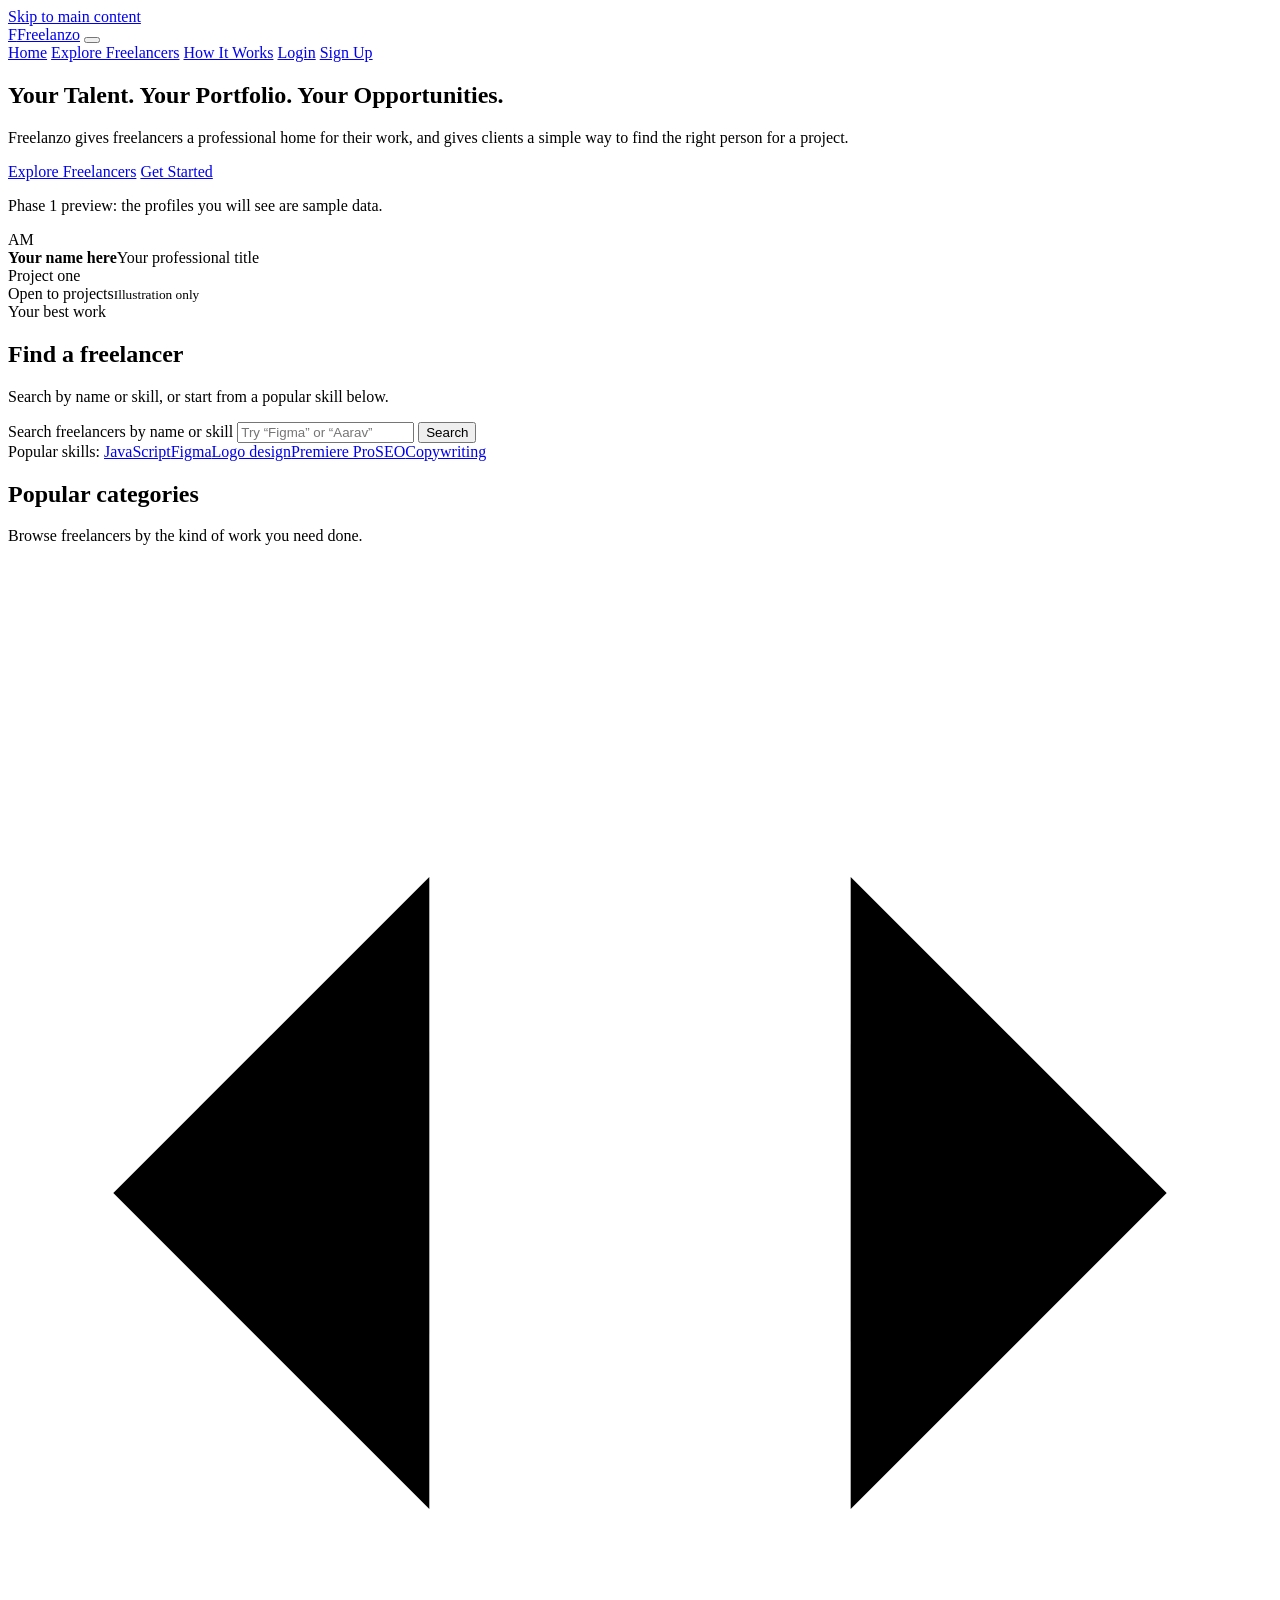
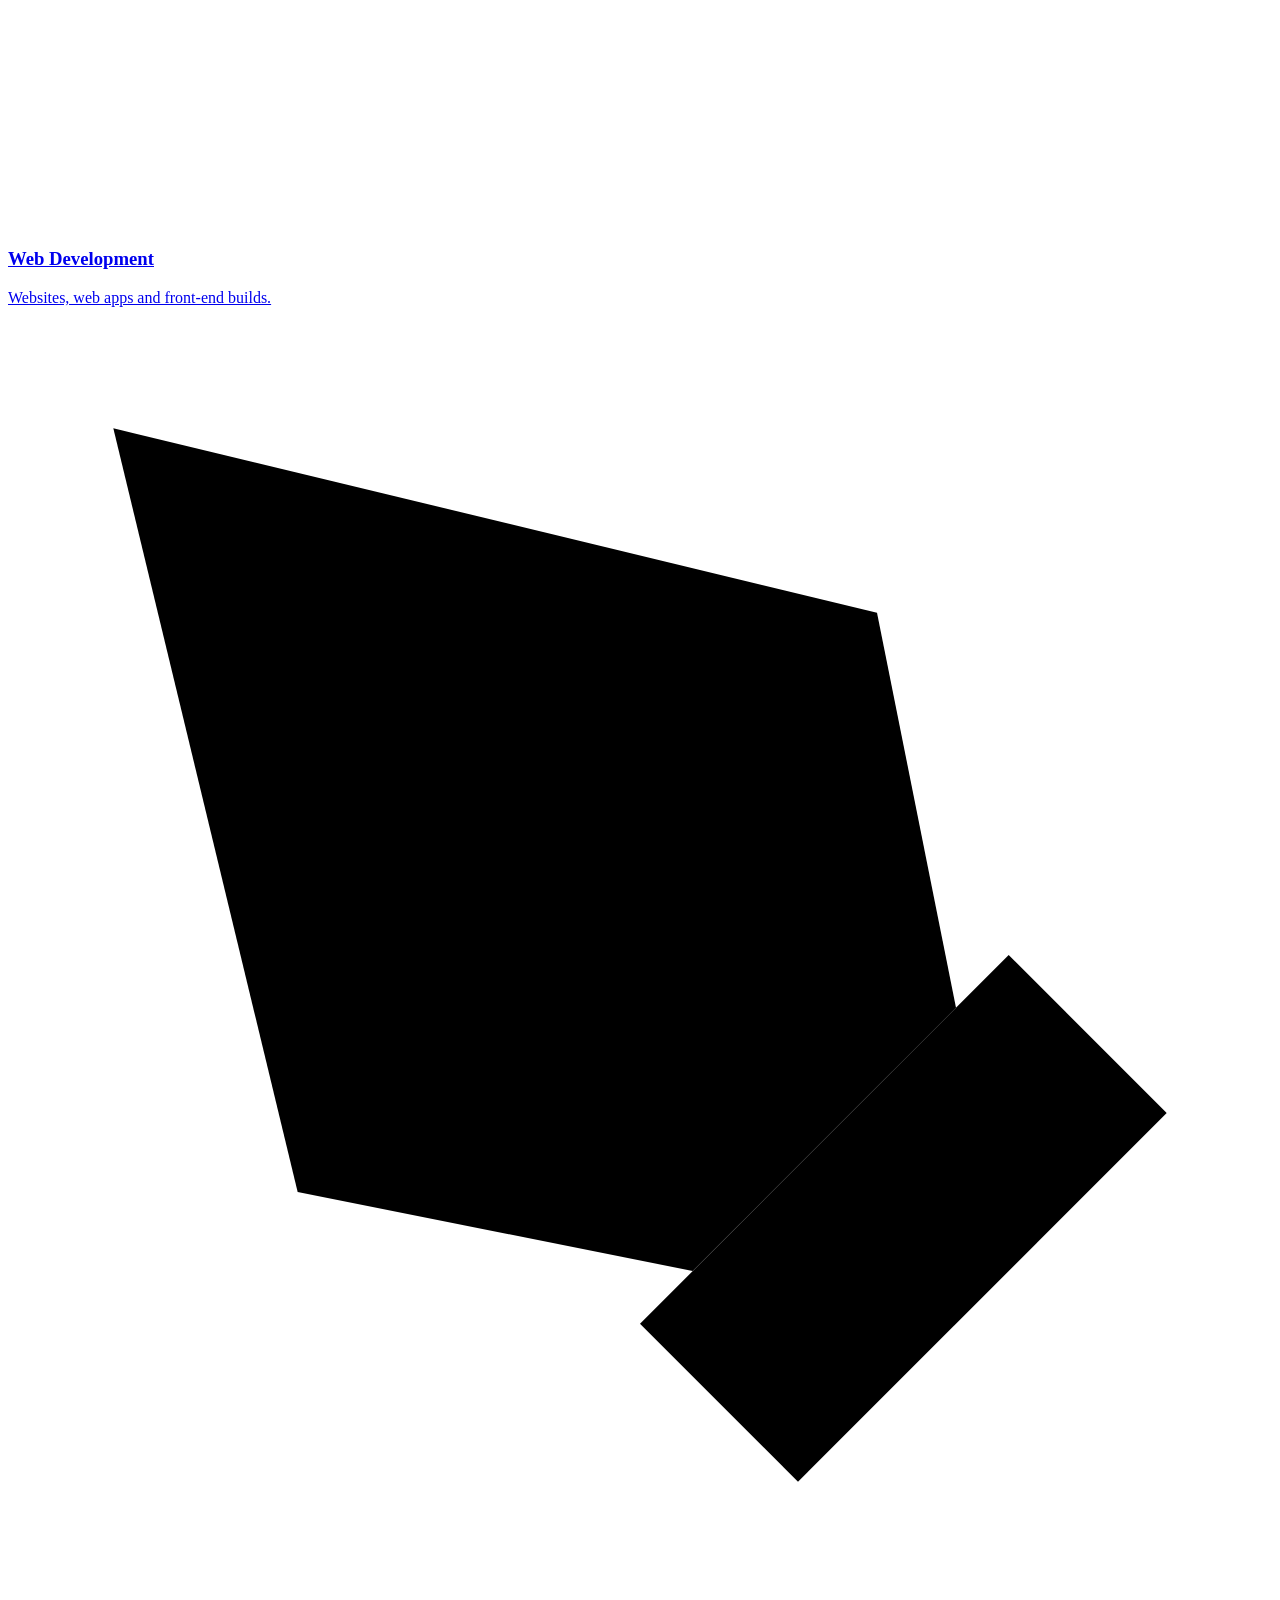
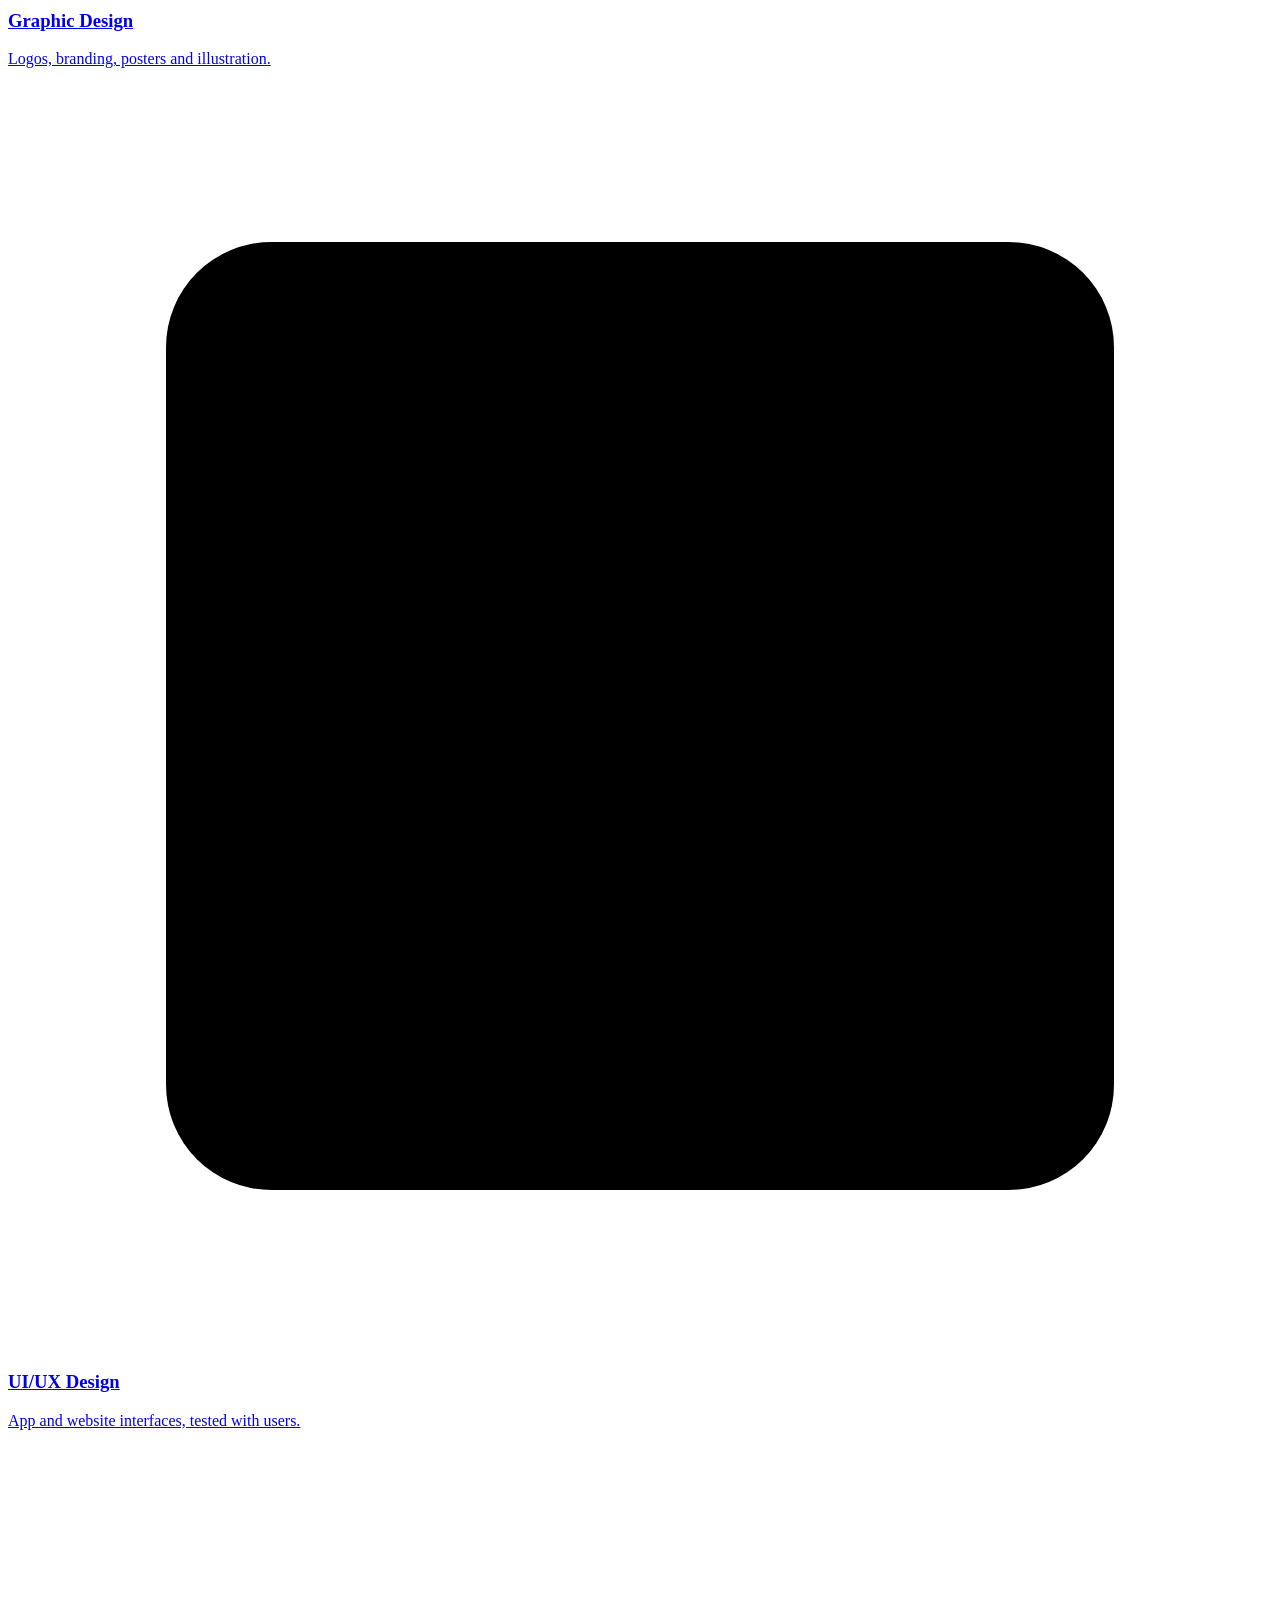
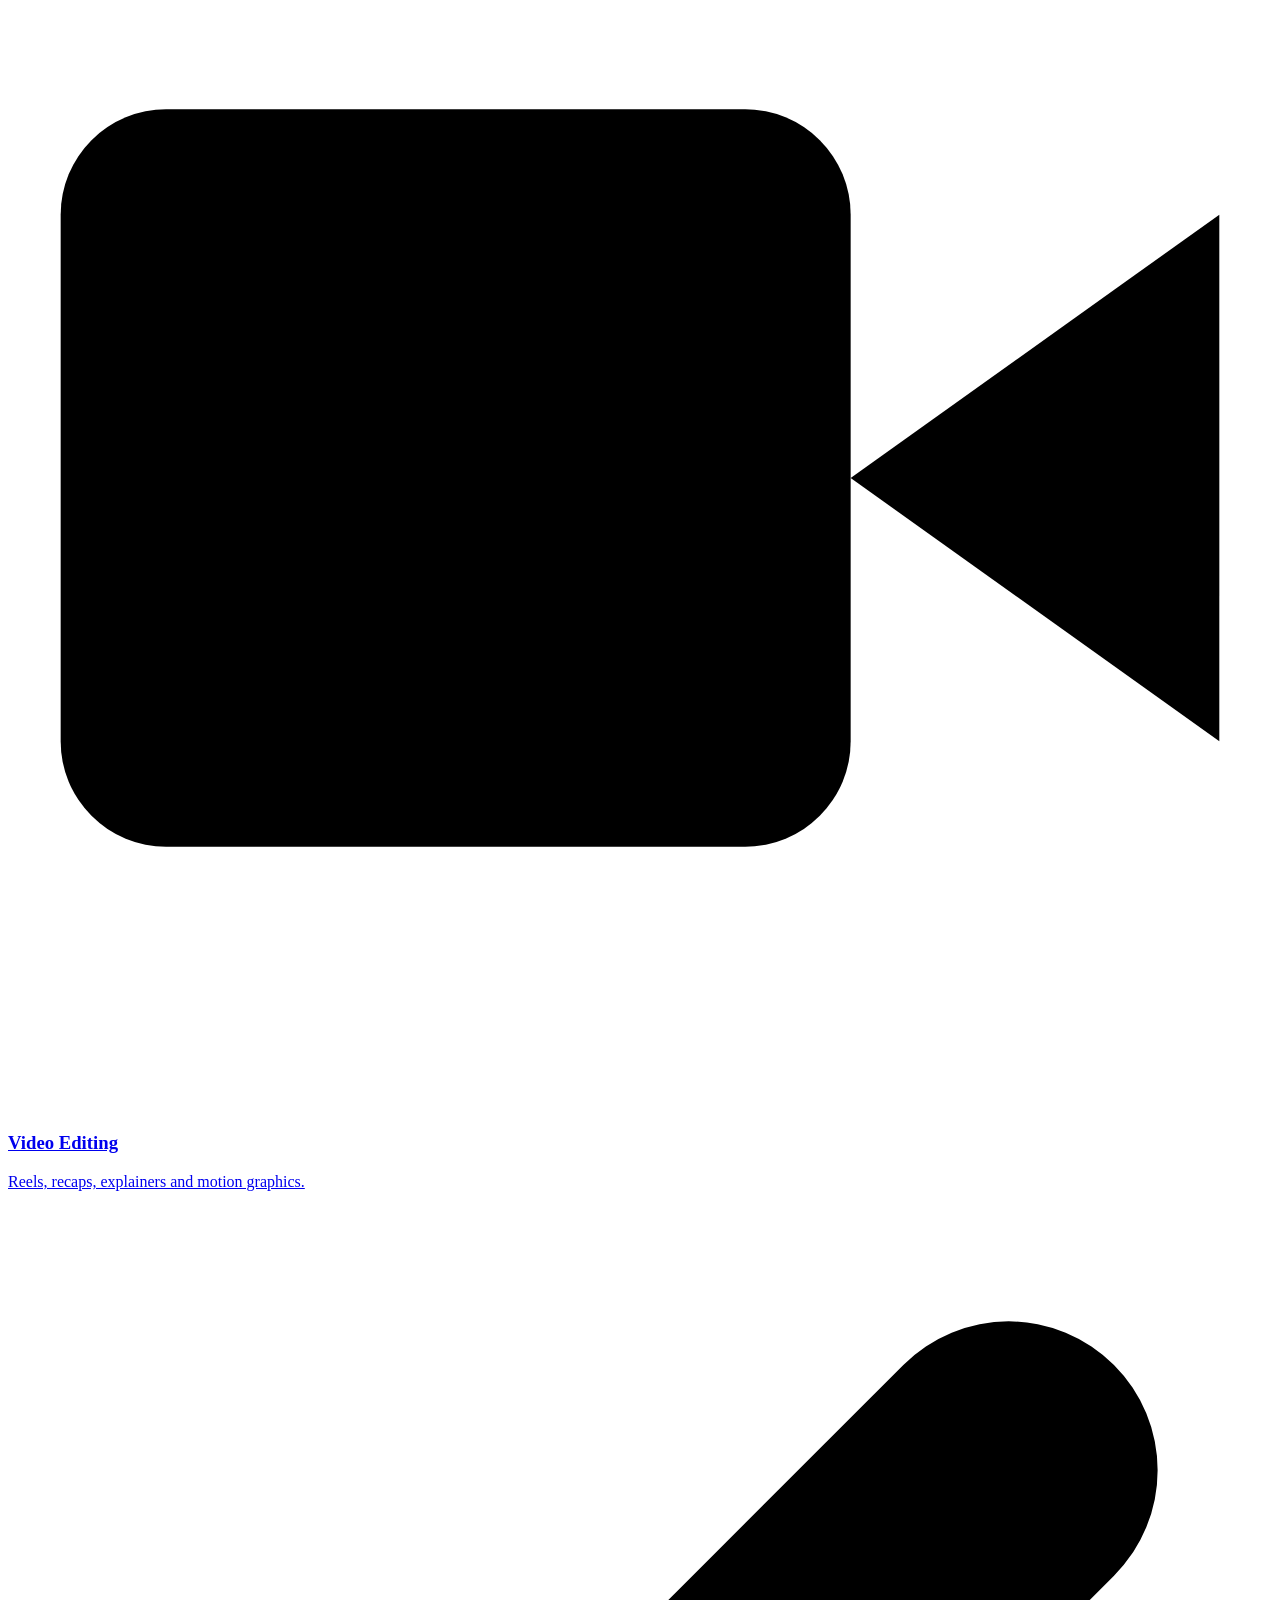
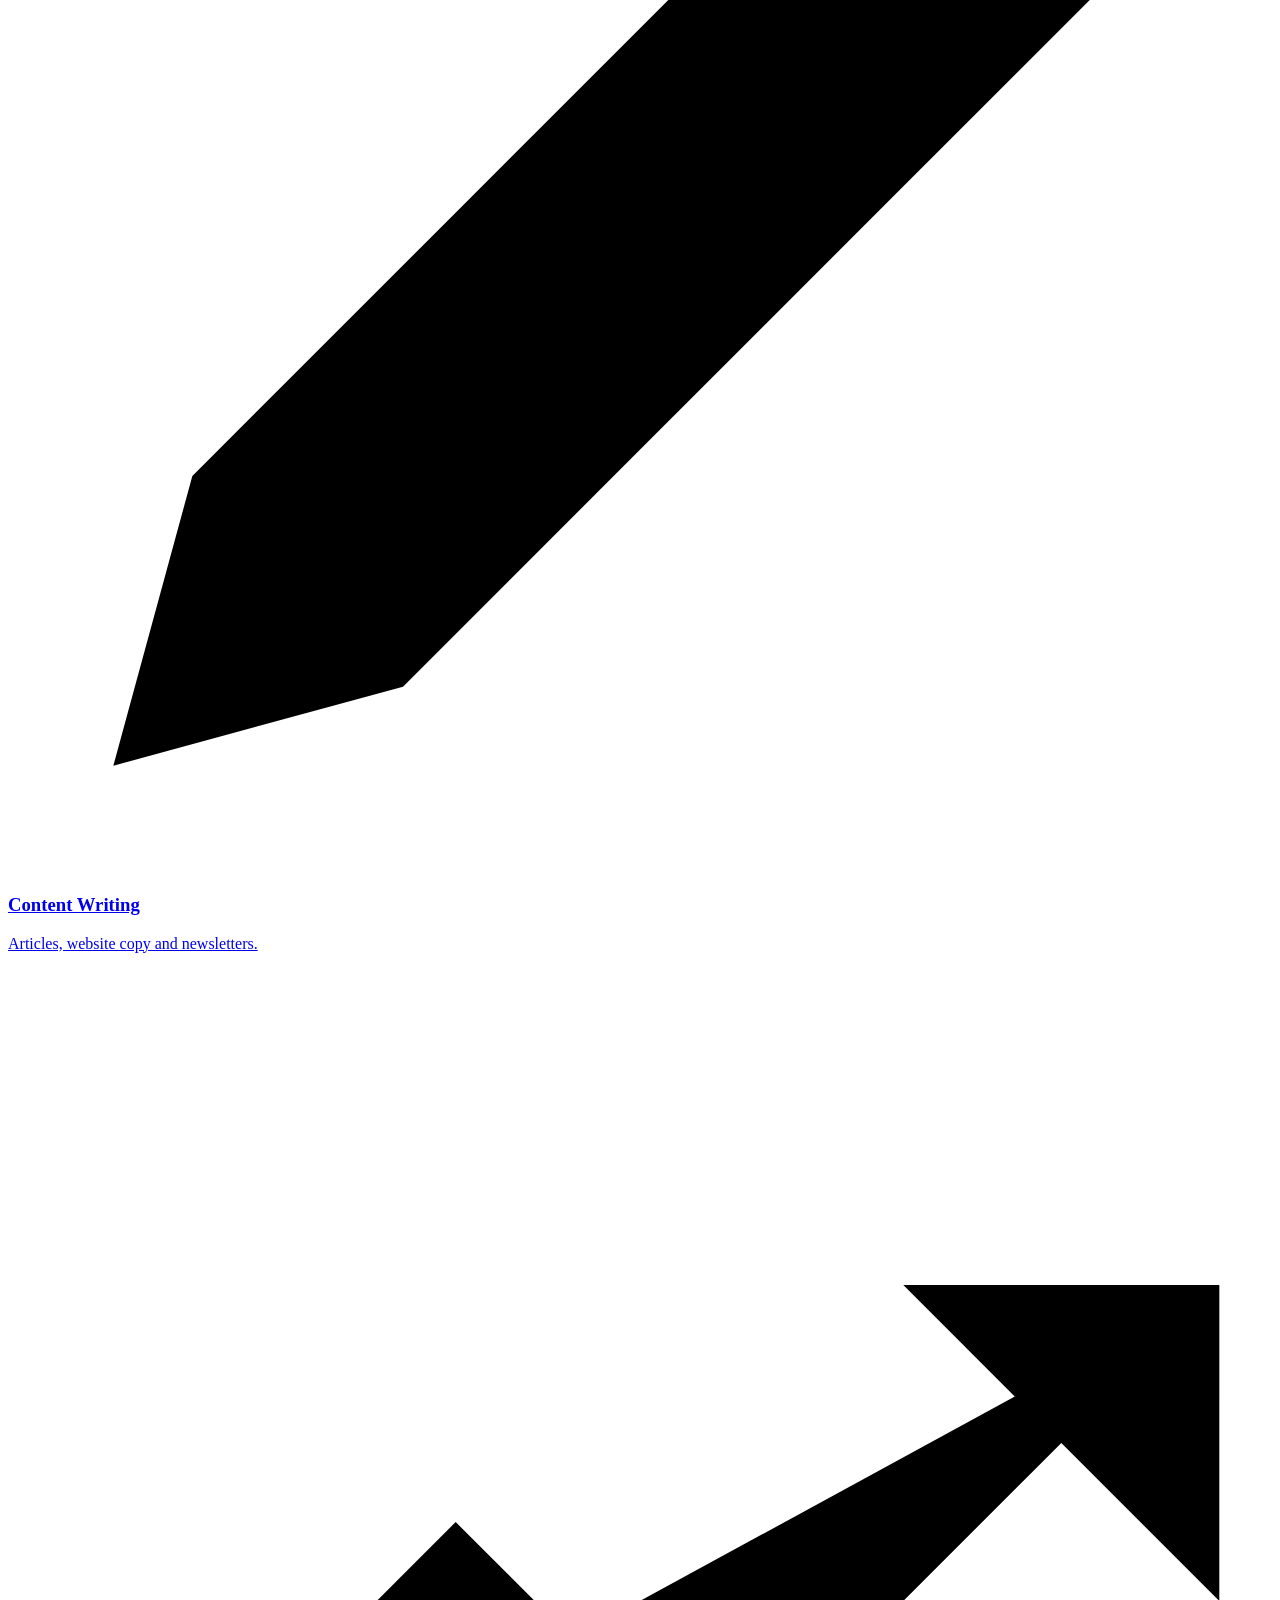
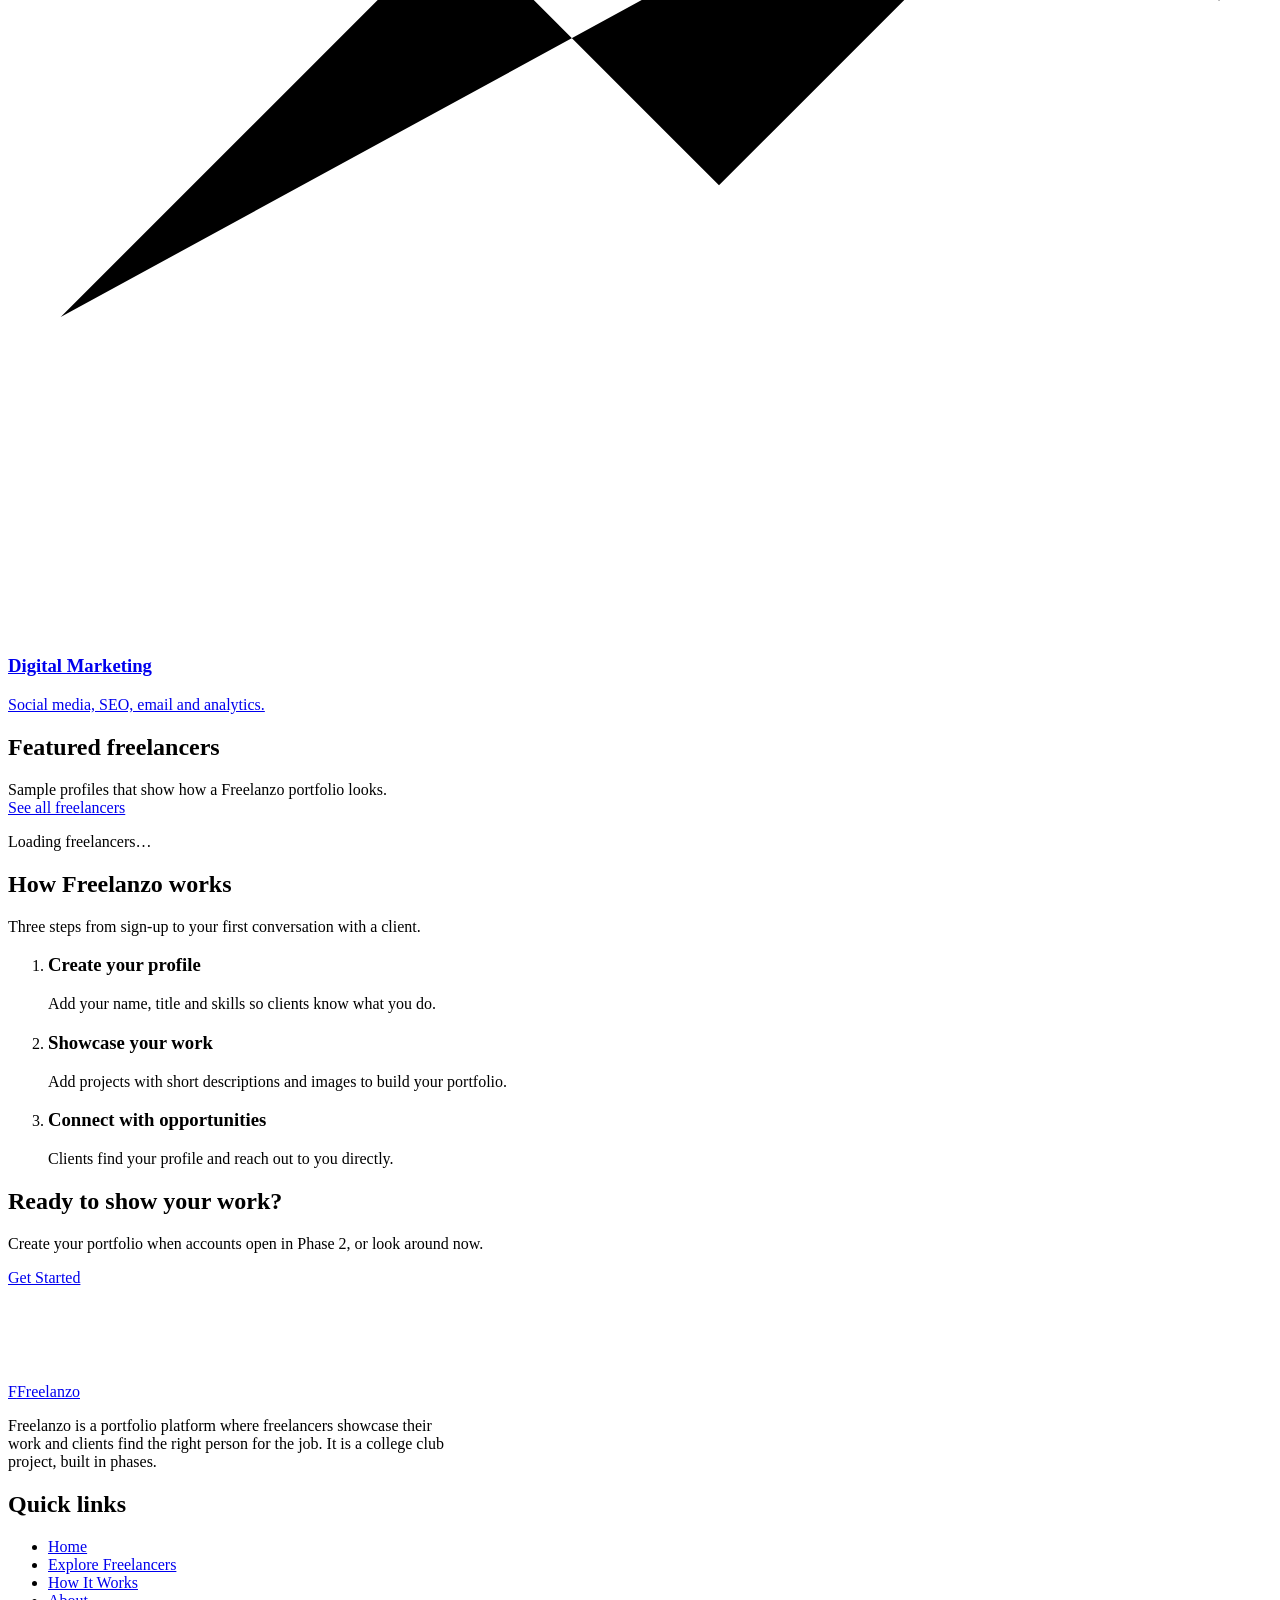
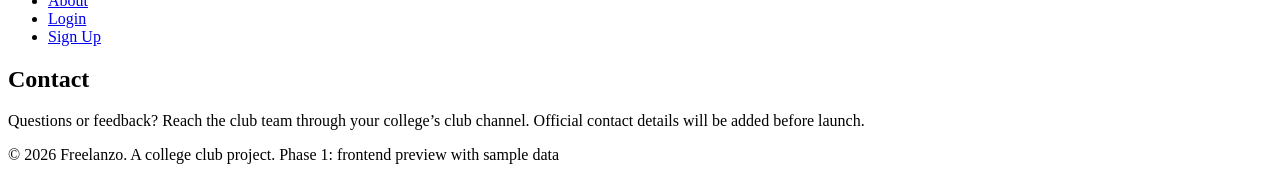
==== index.html @ 68101e15 "Add files via upload" ====
<!DOCTYPE html>
<html lang="en">
<head>
  <meta charset="UTF-8">
  <meta name="viewport" content="width=device-width, initial-scale=1">
  <title>Freelanzo — Your Talent. Your Portfolio. Your Opportunities.</title>
  <meta name="description" content="Freelanzo is a portfolio platform where freelancers showcase their work and clients discover talent.">
  <link rel="icon" href="assets/images/favicon.svg" type="image/svg+xml">
  <link rel="preconnect" href="https://fonts.googleapis.com">
  <link rel="preconnect" href="https://fonts.gstatic.com" crossorigin>
  <link href="https://fonts.googleapis.com/css2?family=Bricolage+Grotesque:opsz,wght@12..96,500;12..96,700;12..96,800&family=Instrument+Sans:wght@400;500;600;700&display=swap" rel="stylesheet">
  <link rel="stylesheet" href="css/style.css">
</head>
<body data-page="home">
  <a class="skip-link" href="#main">Skip to main content</a>
  <header class="navbar">
    <div class="container navbar__inner">
      <a class="logo" href="index.html" aria-label="Freelanzo home"><span class="logo__mark" aria-hidden="true">F</span>Freelanzo</a>
      <button class="nav-toggle" id="nav-toggle" type="button" aria-expanded="false" aria-controls="nav-menu" aria-label="Open menu">
        <span></span><span></span><span></span>
      </button>
      <nav class="nav-menu" id="nav-menu" aria-label="Main">
        <a class="nav-link" href="index.html" aria-current="page">Home</a>
        <a class="nav-link" href="explore.html">Explore Freelancers</a>
        <a class="nav-link" href="index.html#how-it-works">How It Works</a>
        <a class="nav-link" href="login.html">Login</a>
        <a class="btn btn--primary btn--sm" href="signup.html">Sign Up</a>
      </nav>
    </div>
  </header>

  <main id="main">
    <section class="hero" aria-labelledby="hero-title">
      <div class="container hero__grid">
        <div>
          <h1 id="hero-title">Your Talent. Your Portfolio. Your Opportunities.</h1>
          <p class="hero__lead">Freelanzo gives freelancers a professional home for their work, and gives clients a simple way to find the right person for a project.</p>
          <div class="hero__ctas">
            <a class="btn btn--primary" href="explore.html">Explore Freelancers</a>
            <a class="btn btn--secondary" href="signup.html">Get Started</a>
          </div>
          <p class="hero__note">Phase 1 preview: the profiles you will see are sample data.</p>
        </div>
        <div class="mock" role="img" aria-label="Illustration of a freelancer portfolio page with three project thumbnails">
          <div class="mock__window" aria-hidden="true">
            <div class="mock__bar"><i></i><i></i><i></i></div>
            <div class="mock__body">
              <div class="mock__who">
                <div class="avatar tone-1">AM</div>
                <div><strong>Your name here</strong><span>Your professional title</span></div>
              </div>
              <div class="mock__tiles">
                <div class="tile tile--a tone-1"><span class="tile__label">Project one</span></div>
                <div class="tile tile--b tone-2"></div>
                <div class="tile tile--c tone-3"></div>
              </div>
            </div>
          </div>
          <div class="mock__float mock__float--a" aria-hidden="true">Open to projects<small>Illustration only</small></div>
          <div class="mock__float mock__float--b" aria-hidden="true">Your best work</div>
        </div>
      </div>
    </section>

    <section class="container" aria-labelledby="search-title">
      <div class="search-panel reveal">
        <h2 id="search-title">Find a freelancer</h2>
        <p>Search by name or skill, or start from a popular skill below.</p>
        <form class="search-form" id="home-search" action="explore.html" method="get" role="search">
          <label class="visually-hidden" for="home-query">Search freelancers by name or skill</label>
          <input id="home-query" name="q" type="search" placeholder="Try &ldquo;Figma&rdquo; or &ldquo;Aarav&rdquo;" autocomplete="off" maxlength="80">
          <button class="btn btn--primary" type="submit">Search</button>
        </form>
        <div class="chip-row">
          <span class="search-panel__label">Popular skills:</span>
          <a class="chip" href="explore.html?q=JavaScript">JavaScript</a><a class="chip" href="explore.html?q=Figma">Figma</a><a class="chip" href="explore.html?q=Logo%20design">Logo design</a><a class="chip" href="explore.html?q=Premiere%20Pro">Premiere Pro</a><a class="chip" href="explore.html?q=SEO">SEO</a><a class="chip" href="explore.html?q=Copywriting">Copywriting</a>
        </div>
      </div>
    </section>

    <section class="section" aria-labelledby="categories-title">
      <div class="container">
        <div class="section-head">
          <h2 id="categories-title">Popular categories</h2>
          <p>Browse freelancers by the kind of work you need done.</p>
        </div>
        <div class="grid grid--3 carousel reveal">
          <a class="category" href="explore.html?category=web-development">
            <span class="category__icon tone-1" aria-hidden="true"><svg viewBox="0 0 24 24"><polyline points="16 18 22 12 16 6"/><polyline points="8 6 2 12 8 18"/></svg></span>
            <h3>Web Development</h3>
            <p>Websites, web apps and front-end builds.</p>
          </a>
          <a class="category" href="explore.html?category=graphic-design">
            <span class="category__icon tone-6" aria-hidden="true"><svg viewBox="0 0 24 24"><path d="M12 19l7-7 3 3-7 7-3-3z"/><path d="M18 13l-1.5-7.5L2 2l3.5 14.5L13 18l5-5z"/><path d="M2 2l7.6 7.6"/><circle cx="11" cy="11" r="2"/></svg></span>
            <h3>Graphic Design</h3>
            <p>Logos, branding, posters and illustration.</p>
          </a>
          <a class="category" href="explore.html?category=ui-ux-design">
            <span class="category__icon tone-5" aria-hidden="true"><svg viewBox="0 0 24 24"><rect x="3" y="3" width="18" height="18" rx="2"/><path d="M3 9h18M9 21V9"/></svg></span>
            <h3>UI/UX Design</h3>
            <p>App and website interfaces, tested with users.</p>
          </a>
          <a class="category" href="explore.html?category=video-editing">
            <span class="category__icon tone-4" aria-hidden="true"><svg viewBox="0 0 24 24"><polygon points="23 7 16 12 23 17 23 7"/><rect x="1" y="5" width="15" height="14" rx="2"/></svg></span>
            <h3>Video Editing</h3>
            <p>Reels, recaps, explainers and motion graphics.</p>
          </a>
          <a class="category" href="explore.html?category=content-writing">
            <span class="category__icon tone-3" aria-hidden="true"><svg viewBox="0 0 24 24"><path d="M17 3a2.8 2.8 0 0 1 4 4L7.5 20.5 2 22l1.5-5.5L17 3z"/></svg></span>
            <h3>Content Writing</h3>
            <p>Articles, website copy and newsletters.</p>
          </a>
          <a class="category" href="explore.html?category=digital-marketing">
            <span class="category__icon tone-2" aria-hidden="true"><svg viewBox="0 0 24 24"><polyline points="23 6 13.5 15.5 8.5 10.5 1 18"/><polyline points="17 6 23 6 23 12"/></svg></span>
            <h3>Digital Marketing</h3>
            <p>Social media, SEO, email and analytics.</p>
          </a>
        </div>
      </div>
    </section>

    <section class="section section--white" aria-labelledby="featured-title">
      <div class="container">
        <div class="section-head section-head--row">
          <div>
            <h2 id="featured-title">Featured freelancers</h2>
            <p style="margin:0">Sample profiles that show how a Freelanzo portfolio looks.</p>
          </div>
          <a class="btn btn--secondary" href="explore.html">See all freelancers</a>
        </div>
        <div class="grid grid--4 carousel reveal" id="featured-list">
          <p>Loading freelancers&hellip;</p>
        </div>
        <noscript><p>Turn on JavaScript to see the sample freelancers, or <a href="explore.html">open the Explore page</a>.</p></noscript>
      </div>
    </section>

    <section class="section" id="how-it-works" aria-labelledby="how-title">
      <div class="container">
        <div class="section-head">
          <h2 id="how-title">How Freelanzo works</h2>
          <p>Three steps from sign-up to your first conversation with a client.</p>
        </div>
        <ol class="steps reveal">
          <li class="step"><h3>Create your profile</h3><p>Add your name, title and skills so clients know what you do.</p></li>
          <li class="step"><h3>Showcase your work</h3><p>Add projects with short descriptions and images to build your portfolio.</p></li>
          <li class="step"><h3>Connect with opportunities</h3><p>Clients find your profile and reach out to you directly.</p></li>
        </ol>
      </div>
    </section>

    <section class="container" style="padding-bottom:clamp(3.5rem,8vw,6rem)" aria-labelledby="cta-title">
      <div class="cta-band reveal">
        <div>
          <h2 id="cta-title">Ready to show your work?</h2>
          <p>Create your portfolio when accounts open in Phase 2, or look around now.</p>
        </div>
        <a class="btn btn--secondary" href="signup.html">Get Started</a>
      </div>
    </section>
  </main>

  <footer class="footer">
    <div class="container">
      <div class="footer__grid">
        <div id="about">
          <a class="logo" href="index.html" aria-label="Freelanzo home"><span class="logo__mark" aria-hidden="true">F</span>Freelanzo</a>
          <p style="margin-top:1rem;max-width:28rem">Freelanzo is a portfolio platform where freelancers showcase their work and clients find the right person for the job. It is a college club project, built in phases.</p>
        </div>
        <nav aria-label="Quick links">
          <h2>Quick links</h2>
          <ul>
            <li><a href="index.html">Home</a></li>
            <li><a href="explore.html">Explore Freelancers</a></li>
            <li><a href="index.html#how-it-works">How It Works</a></li>
            <li><a href="index.html#about">About</a></li>
            <li><a href="login.html">Login</a></li>
            <li><a href="signup.html">Sign Up</a></li>
          </ul>
        </nav>
        <div id="contact">
          <h2>Contact</h2>
          <p>Questions or feedback? Reach the club team through your college&rsquo;s club channel. Official contact details will be added before launch.</p>
        </div>
      </div>
      <div class="footer__bottom">
        <span>&copy; <span id="year">2026</span> Freelanzo. A college club project.</span>
        <span>Phase 1: frontend preview with sample data</span>
      </div>
    </div>
  </footer>
  <script src="js/sample-data.js"></script>
  <script src="js/freelancers.js"></script>
  <script src="js/main.js"></script>
</body>
</html>
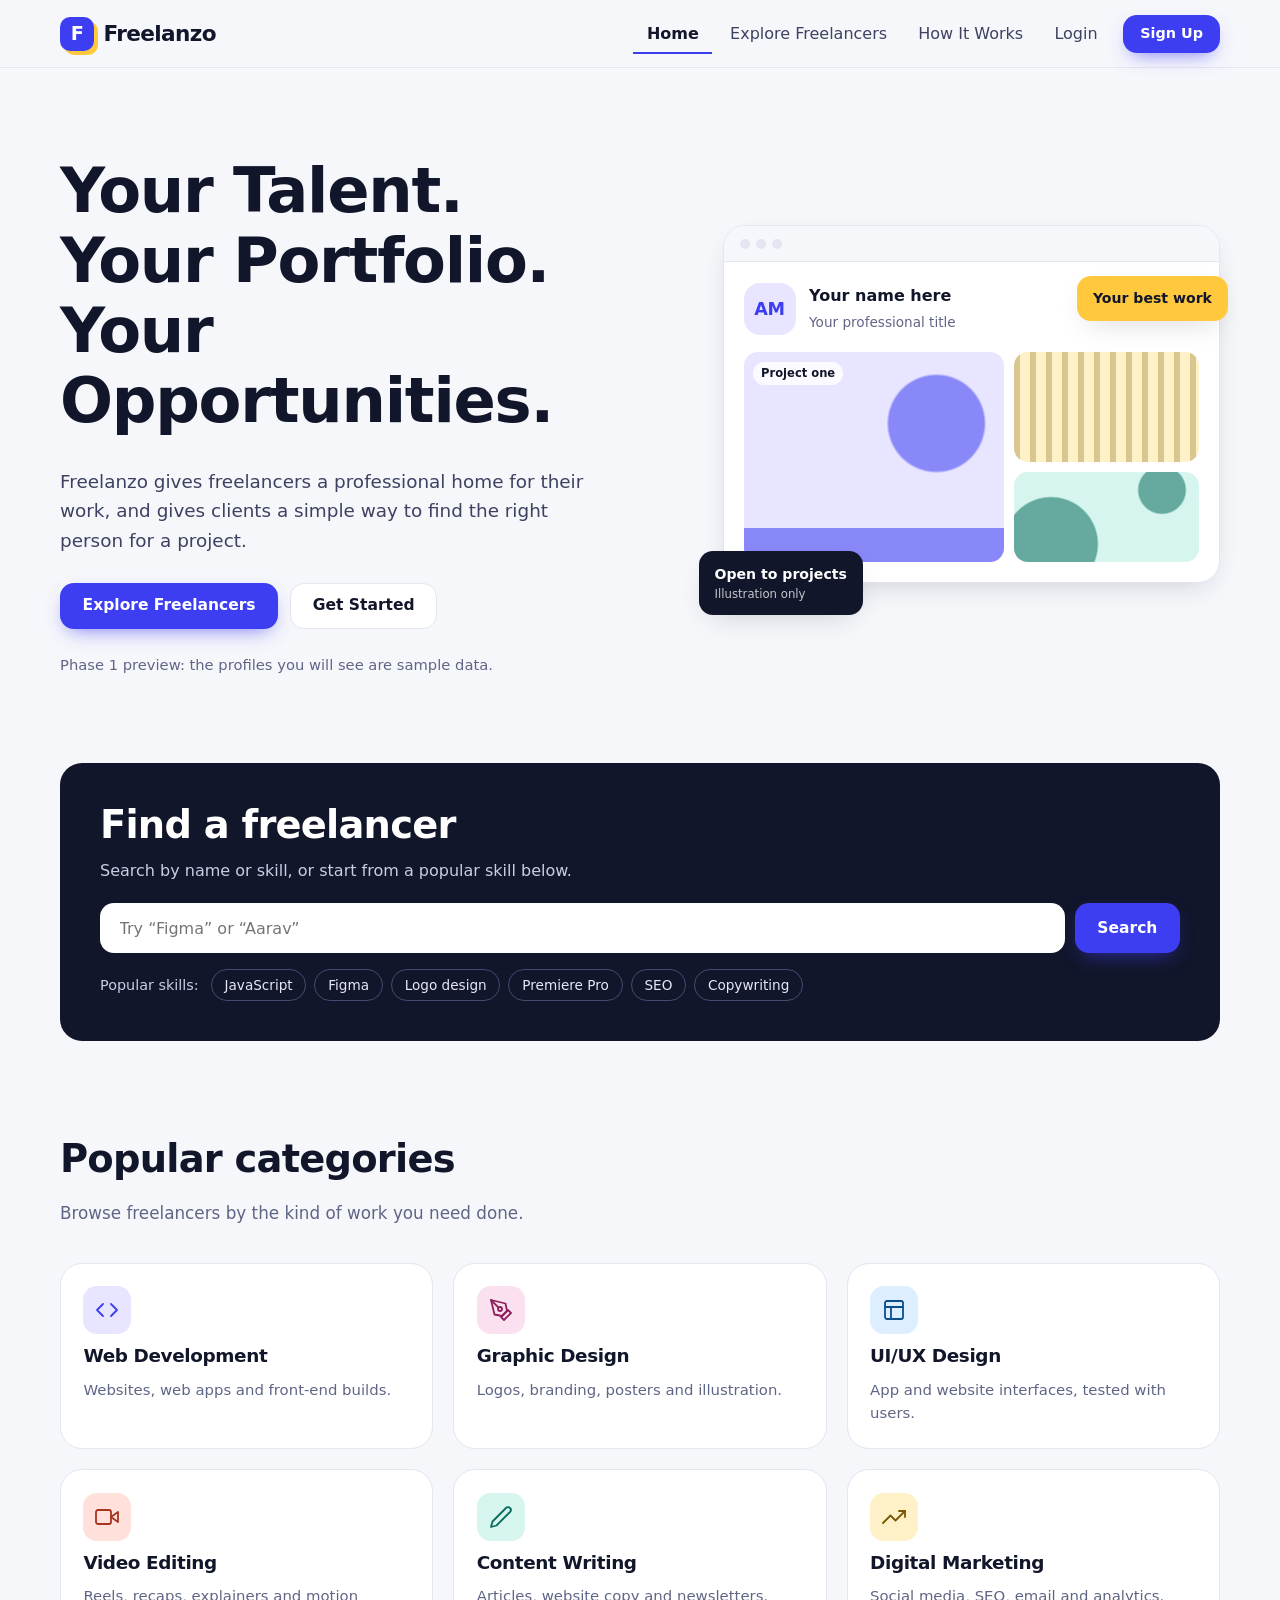
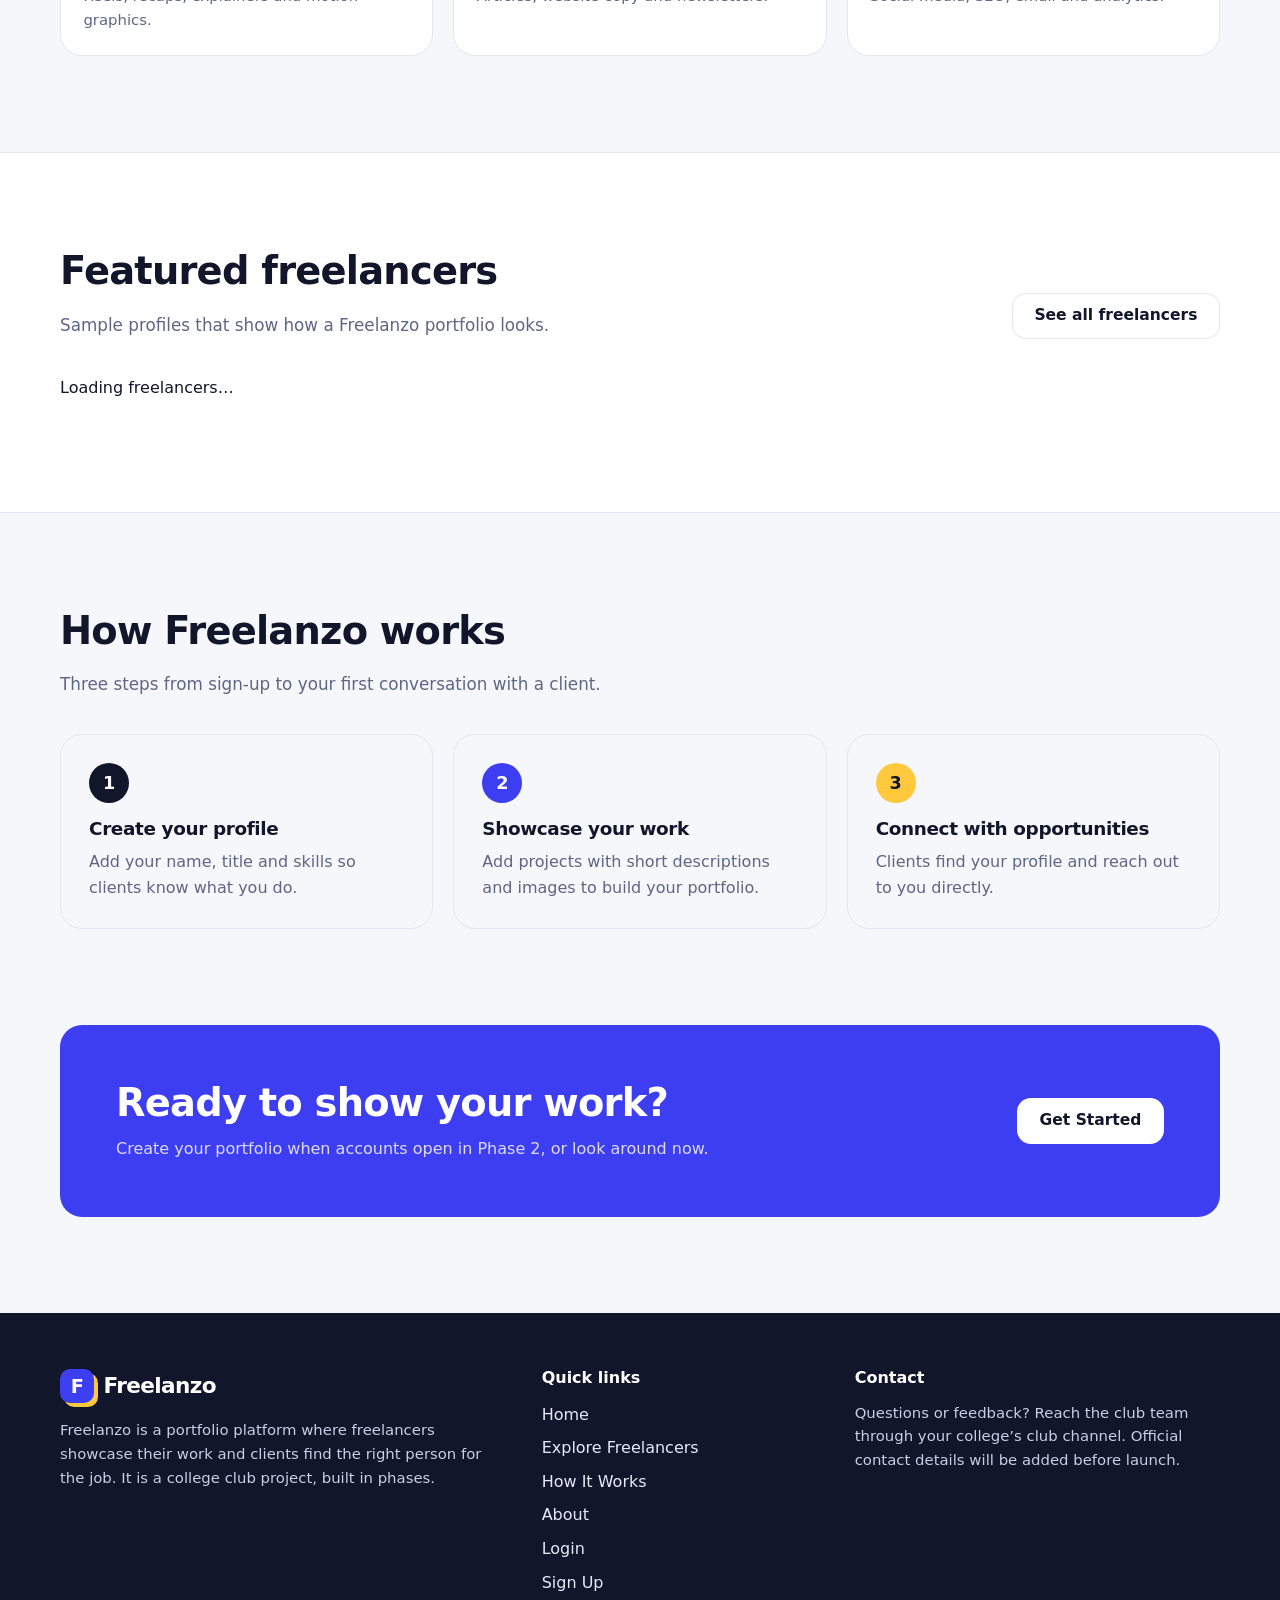
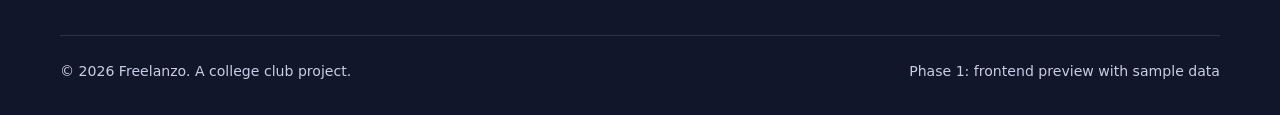
==== commit 1f154a8a: "Update index.html css" ====
--- a/index.html
+++ b/index.html
@@ -9,7 +9,7 @@
   <link rel="preconnect" href="https://fonts.googleapis.com">
   <link rel="preconnect" href="https://fonts.gstatic.com" crossorigin>
   <link href="https://fonts.googleapis.com/css2?family=Bricolage+Grotesque:opsz,wght@12..96,500;12..96,700;12..96,800&family=Instrument+Sans:wght@400;500;600;700&display=swap" rel="stylesheet">
-  <link rel="stylesheet" href="css/style.css">
+  <link rel="stylesheet" href="style.css">
 </head>
 <body data-page="home">
   <a class="skip-link" href="#main">Skip to main content</a>
--- a/style.css
+++ b/style.css
@@ -0,0 +1,448 @@
+/* ==========================================================================
+   Freelanzo — Phase 1 stylesheet
+   Sections: 1 Tokens · 2 Base · 3 Layout · 4 Buttons/Chips · 5 Navbar
+             6 Hero · 7 Home sections · 8 Cards · 9 Explore · 10 Profile
+             11 Forms · 12 Footer · 13 Motion · 14 Responsive
+   ========================================================================== */
+
+/* 1. DESIGN TOKENS ------------------------------------------------------- */
+:root {
+  --ink: #12162b;
+  --ink-2: #3c4260;
+  --muted: #5f6585;
+  --line: #e3e5f1;
+  --bg: #f6f7fb;
+  --surface: #ffffff;
+
+  --brand: #3d3df2;
+  --brand-dark: #2a2ac9;
+  --brand-soft: #ecedff;
+  --sun: #ffc83d;
+  --danger: #b42318;
+  --danger-soft: #fdecea;
+  --ok: #0b6b5e;
+
+  /* Tone pairs used for avatars and project placeholders */
+  --t1-bg: #e7e5ff; --t1-fg: #3d3df2;
+  --t2-bg: #fff1c7; --t2-fg: #7a5600;
+  --t3-bg: #d5f5ee; --t3-fg: #0b6b5e;
+  --t4-bg: #ffe0da; --t4-fg: #a8341f;
+  --t5-bg: #dceeff; --t5-fg: #0b4f8a;
+  --t6-bg: #fbe1f0; --t6-fg: #8f1f5c;
+
+  --font-display: "Bricolage Grotesque", "Segoe UI", system-ui, -apple-system, sans-serif;
+  --font-body: "Instrument Sans", "Segoe UI", system-ui, -apple-system, sans-serif;
+
+  --radius-sm: 10px;
+  --radius-md: 14px;
+  --radius-lg: 22px;
+  --shadow-sm: 0 1px 2px rgba(18, 22, 43, 0.06);
+  --shadow-md: 0 10px 30px -12px rgba(18, 22, 43, 0.22);
+  --container: 1160px;
+  --nav-h: 68px;
+}
+
+/* 2. BASE ---------------------------------------------------------------- */
+*, *::before, *::after { box-sizing: border-box; }
+html { scroll-behavior: smooth; scroll-padding-top: calc(var(--nav-h) + 12px); }
+body {
+  margin: 0;
+  font-family: var(--font-body);
+  font-size: 1rem;
+  line-height: 1.6;
+  color: var(--ink);
+  background: var(--bg);
+  -webkit-font-smoothing: antialiased;
+}
+img, svg { max-width: 100%; display: block; }
+h1, h2, h3, h4 { font-family: var(--font-display); line-height: 1.12; margin: 0 0 0.5em; letter-spacing: -0.02em; }
+h1 { font-size: clamp(2.3rem, 5.4vw, 3.9rem); font-weight: 800; }
+h2 { font-size: clamp(1.65rem, 3.4vw, 2.4rem); font-weight: 700; }
+h3 { font-size: 1.15rem; font-weight: 700; }
+p { margin: 0 0 1em; }
+a { color: var(--brand-dark); }
+a:hover { color: var(--brand); }
+ul, ol { margin: 0; padding: 0; list-style: none; }
+[hidden] { display: none !important; }
+:focus-visible { outline: 3px solid var(--brand); outline-offset: 3px; border-radius: 6px; }
+
+.skip-link {
+  position: absolute; left: 12px; top: -60px; z-index: 100;
+  background: var(--ink); color: #fff; padding: 10px 16px; border-radius: var(--radius-sm);
+}
+.skip-link:focus { top: 12px; color: #fff; }
+.visually-hidden {
+  position: absolute !important; width: 1px; height: 1px; margin: -1px; padding: 0;
+  overflow: hidden; clip: rect(0 0 0 0); white-space: nowrap; border: 0;
+}
+
+/* 3. LAYOUT -------------------------------------------------------------- */
+.container { width: min(100% - 2.5rem, var(--container)); margin-inline: auto; }
+.section { padding-block: clamp(3.5rem, 8vw, 6rem); }
+.section--white { background: var(--surface); border-block: 1px solid var(--line); }
+.section-head { max-width: 640px; margin-bottom: 2.25rem; }
+.section-head p { color: var(--muted); font-size: 1.05rem; }
+.section-head--row { max-width: none; display: flex; justify-content: space-between; align-items: end; gap: 1rem; flex-wrap: wrap; }
+.grid { display: grid; gap: 1.25rem; }
+.grid--cards { grid-template-columns: repeat(auto-fill, minmax(290px, 1fr)); }
+.grid--4 { grid-template-columns: repeat(4, 1fr); }
+.grid--3 { grid-template-columns: repeat(3, 1fr); }
+
+/* 4. BUTTONS & CHIPS ----------------------------------------------------- */
+.btn {
+  display: inline-flex; align-items: center; justify-content: center; gap: 0.5rem;
+  min-height: 46px; padding: 0.7rem 1.35rem;
+  font: 600 0.97rem/1 var(--font-body);
+  border-radius: var(--radius-md); border: 1.5px solid transparent;
+  cursor: pointer; text-decoration: none;
+  transition: transform 0.18s ease, background-color 0.18s ease, border-color 0.18s ease, box-shadow 0.18s ease;
+}
+.btn:hover { transform: translateY(-2px); }
+.btn:active { transform: translateY(0); }
+.btn--primary { background: var(--brand); color: #fff; box-shadow: 0 8px 20px -8px rgba(61, 61, 242, 0.7); }
+.btn--primary:hover { background: var(--brand-dark); color: #fff; }
+.btn--secondary { background: var(--surface); color: var(--ink); border-color: var(--line); }
+.btn--secondary:hover { border-color: var(--ink); color: var(--ink); }
+.btn--ghost { color: var(--brand-dark); background: var(--brand-soft); border-color: var(--brand-soft); }
+.btn--ghost:hover { background: #dedfff; color: var(--brand-dark); }
+.btn--block { width: 100%; }
+.btn--sm { min-height: 38px; padding: 0.5rem 1rem; font-size: 0.9rem; }
+.btn[disabled], .btn[aria-disabled="true"] { cursor: not-allowed; opacity: 0.75; }
+
+.chip {
+  display: inline-flex; align-items: center; min-height: 32px; padding: 0.2rem 0.8rem;
+  font: 500 0.85rem/1 var(--font-body);
+  color: var(--ink-2); background: var(--surface); border: 1px solid var(--line);
+  border-radius: 999px; text-decoration: none; cursor: pointer;
+  transition: background-color 0.15s ease, border-color 0.15s ease, color 0.15s ease;
+}
+a.chip:hover, button.chip:hover { border-color: var(--brand); color: var(--brand-dark); }
+button.chip[aria-pressed="true"] { background: var(--ink); border-color: var(--ink); color: #fff; }
+.chip--tag { background: var(--bg); cursor: default; min-height: 28px; font-size: 0.8rem; }
+.chip-row { display: flex; flex-wrap: wrap; gap: 0.5rem; }
+
+.badge {
+  display: inline-flex; align-items: center; gap: 0.4rem; padding: 0.25rem 0.7rem;
+  font-size: 0.8rem; font-weight: 600; border-radius: 999px;
+  background: var(--t2-bg); color: var(--t2-fg);
+}
+
+/* 5. NAVBAR -------------------------------------------------------------- */
+.navbar {
+  position: sticky; top: 0; z-index: 50; height: var(--nav-h);
+  background: rgba(246, 247, 251, 0.92); backdrop-filter: blur(10px);
+  border-bottom: 1px solid var(--line);
+}
+.navbar__inner { height: 100%; display: flex; align-items: center; justify-content: space-between; gap: 1rem; }
+.logo {
+  display: inline-flex; align-items: center; gap: 0.6rem; text-decoration: none;
+  font: 800 1.35rem/1 var(--font-display); letter-spacing: -0.03em; color: var(--ink);
+}
+.logo:hover { color: var(--ink); }
+.logo__mark {
+  width: 34px; height: 34px; border-radius: 10px; background: var(--brand); color: #fff;
+  display: grid; place-items: center; font-size: 1.2rem;
+  box-shadow: 4px 4px 0 var(--sun);
+}
+.nav-menu { display: flex; align-items: center; gap: 0.25rem; }
+.nav-link {
+  padding: 0.5rem 0.85rem; border-radius: var(--radius-sm);
+  font-weight: 500; color: var(--ink-2); text-decoration: none;
+  transition: background-color 0.15s ease, color 0.15s ease;
+}
+.nav-link:hover { background: var(--brand-soft); color: var(--brand-dark); }
+.nav-link[aria-current="page"] { color: var(--ink); font-weight: 700; box-shadow: inset 0 -2px 0 var(--brand); border-radius: 0; }
+.nav-menu .btn { margin-left: 0.5rem; }
+.nav-toggle {
+  display: none; width: 44px; height: 44px; border: 1px solid var(--line);
+  background: var(--surface); border-radius: var(--radius-sm); cursor: pointer; padding: 0;
+  align-items: center; justify-content: center; flex-direction: column; gap: 5px;
+}
+.nav-toggle span { display: block; width: 20px; height: 2px; background: var(--ink); border-radius: 2px; transition: transform 0.2s ease, opacity 0.2s ease; }
+.nav-toggle[aria-expanded="true"] span:nth-child(1) { transform: translateY(7px) rotate(45deg); }
+.nav-toggle[aria-expanded="true"] span:nth-child(2) { opacity: 0; }
+.nav-toggle[aria-expanded="true"] span:nth-child(3) { transform: translateY(-7px) rotate(-45deg); }
+
+/* 6. HERO ---------------------------------------------------------------- */
+.hero { padding-block: clamp(2.5rem, 7vw, 5.5rem) clamp(2.5rem, 6vw, 4.5rem); overflow: hidden; }
+.hero__grid { display: grid; grid-template-columns: 1.05fr 0.95fr; gap: clamp(2rem, 5vw, 4rem); align-items: center; }
+.hero__lead { font-size: 1.15rem; color: var(--ink-2); max-width: 34rem; margin-bottom: 1.75rem; }
+.hero__ctas { display: flex; flex-wrap: wrap; gap: 0.75rem; }
+.hero__note { margin-top: 1.5rem; color: var(--muted); font-size: 0.92rem; }
+
+/* Mock portfolio window (pure CSS illustration) */
+.mock { position: relative; padding: 0 0 2.5rem 1.5rem; }
+.mock__window {
+  background: var(--surface); border: 1px solid var(--line); border-radius: var(--radius-lg);
+  box-shadow: var(--shadow-md); overflow: hidden;
+}
+.mock__bar { display: flex; gap: 6px; padding: 0.8rem 1rem; border-bottom: 1px solid var(--line); background: var(--bg); }
+.mock__bar i { width: 10px; height: 10px; border-radius: 50%; background: var(--line); display: block; }
+.mock__body { padding: 1.25rem; }
+.mock__who { display: flex; align-items: center; gap: 0.85rem; margin-bottom: 1.1rem; }
+.mock__who strong { display: block; font-family: var(--font-display); }
+.mock__who span { font-size: 0.85rem; color: var(--muted); }
+.mock__tiles { display: grid; grid-template-columns: 1.4fr 1fr; grid-template-rows: 110px 90px; gap: 0.6rem; }
+.mock__tiles .tile:first-child { grid-row: span 2; }
+.mock__float {
+  position: absolute; background: var(--ink); color: #fff; border-radius: var(--radius-md);
+  padding: 0.7rem 1rem; box-shadow: var(--shadow-md); font-size: 0.88rem; font-weight: 600;
+}
+.mock__float--a { left: 0; bottom: 0.5rem; }
+.mock__float small { display: block; font-weight: 400; opacity: 0.75; }
+.mock__float--b { right: -0.5rem; top: 3.2rem; background: var(--sun); color: var(--ink); }
+.mock .tile__label { top: 0.6rem; bottom: auto; }
+
+/* 7. HOME SECTIONS ------------------------------------------------------- */
+.search-panel {
+  background: var(--ink); color: #fff; border-radius: var(--radius-lg);
+  padding: clamp(1.5rem, 4vw, 2.5rem);
+}
+.search-panel h2 { margin-bottom: 0.3em; }
+.search-panel p { color: #c9cde6; }
+.search-form { display: flex; gap: 0.6rem; margin: 1.25rem 0 1rem; }
+.search-form input {
+  flex: 1; min-width: 0; min-height: 50px; padding: 0 1.1rem;
+  font: inherit; color: var(--ink); background: #fff;
+  border: 2px solid transparent; border-radius: var(--radius-md);
+}
+.search-form input:focus-visible { outline: 3px solid var(--sun); outline-offset: 2px; }
+.search-panel .chip { background: transparent; color: #e6e8f7; border-color: #444a73; }
+.search-panel a.chip:hover { border-color: var(--sun); color: var(--sun); }
+.search-panel__label { font-size: 0.9rem; color: #c9cde6; margin-right: 0.25rem; align-self: center; }
+
+.category {
+  display: flex; flex-direction: column; gap: 0.75rem; padding: 1.4rem;
+  background: var(--surface); border: 1px solid var(--line); border-radius: var(--radius-lg);
+  text-decoration: none; color: var(--ink);
+  transition: transform 0.2s ease, border-color 0.2s ease, box-shadow 0.2s ease;
+}
+.category:hover { transform: translateY(-4px); border-color: var(--brand); box-shadow: var(--shadow-md); color: var(--ink); }
+.category__icon { width: 48px; height: 48px; border-radius: var(--radius-md); display: grid; place-items: center; }
+.category__icon svg { width: 24px; height: 24px; stroke: currentColor; fill: none; stroke-width: 1.8; stroke-linecap: round; stroke-linejoin: round; }
+.category h3 { margin: 0; }
+.category p { margin: 0; color: var(--muted); font-size: 0.93rem; }
+
+.steps { display: grid; grid-template-columns: repeat(3, 1fr); gap: 1.25rem; counter-reset: step; }
+.step { position: relative; padding: 1.75rem; background: var(--bg); border: 1px solid var(--line); border-radius: var(--radius-lg); }
+.step::before {
+  counter-increment: step; content: counter(step);
+  display: grid; place-items: center; width: 40px; height: 40px; margin-bottom: 1rem;
+  font: 800 1.1rem var(--font-display); background: var(--ink); color: #fff; border-radius: 50%;
+}
+.step:nth-child(2)::before { background: var(--brand); }
+.step:nth-child(3)::before { background: var(--sun); color: var(--ink); }
+.step p { margin: 0; color: var(--muted); }
+
+.cta-band {
+  background: var(--brand); color: #fff; border-radius: var(--radius-lg);
+  padding: clamp(2rem, 5vw, 3.5rem); display: flex; justify-content: space-between; align-items: center; gap: 1.5rem; flex-wrap: wrap;
+}
+.cta-band h2 { margin: 0 0 0.3em; }
+.cta-band p { margin: 0; color: #dcdcff; }
+.cta-band .btn--secondary { border-color: transparent; }
+
+/* 8. CARDS (freelancers) ------------------------------------------------- */
+.avatar {
+  flex: none; display: grid; place-items: center; width: 52px; height: 52px; border-radius: 16px;
+  font: 800 1.1rem var(--font-display); letter-spacing: -0.02em;
+}
+.avatar--lg { width: 112px; height: 112px; border-radius: 30px; font-size: 2.4rem; }
+.avatar--sm { width: 40px; height: 40px; border-radius: 12px; font-size: 0.95rem; }
+.tone-1 { background: var(--t1-bg); color: var(--t1-fg); }
+.tone-2 { background: var(--t2-bg); color: var(--t2-fg); }
+.tone-3 { background: var(--t3-bg); color: var(--t3-fg); }
+.tone-4 { background: var(--t4-bg); color: var(--t4-fg); }
+.tone-5 { background: var(--t5-bg); color: var(--t5-fg); }
+.tone-6 { background: var(--t6-bg); color: var(--t6-fg); }
+
+.card {
+  display: flex; flex-direction: column; gap: 1rem; padding: 1.4rem;
+  background: var(--surface); border: 1px solid var(--line); border-radius: var(--radius-lg);
+  transition: transform 0.2s ease, box-shadow 0.2s ease, border-color 0.2s ease;
+}
+.card:hover { transform: translateY(-4px); box-shadow: var(--shadow-md); border-color: #c9ccec; }
+.card__head { display: flex; align-items: center; gap: 0.9rem; }
+.card__head h3 { margin: 0; font-size: 1.1rem; }
+.card__title { margin: 0; color: var(--muted); font-size: 0.92rem; }
+.card__bio { margin: 0; color: var(--ink-2); font-size: 0.95rem; flex: 1; }
+.card__skills { display: flex; flex-wrap: wrap; gap: 0.4rem; }
+.card__foot { margin-top: auto; }
+
+/* Project placeholder tiles (no image files needed) */
+.tile { position: relative; border-radius: var(--radius-md); overflow: hidden; min-height: 56px; }
+.tile::before { content: ""; position: absolute; inset: 0; opacity: 0.55; }
+.tile--a::before { background: radial-gradient(circle at 74% 34%, currentColor 0 20%, transparent 21%), linear-gradient(0deg, currentColor 0 16%, transparent 16%); }
+.tile--b::before { background: repeating-linear-gradient(90deg, currentColor 0 6px, transparent 6px 16px); opacity: 0.28; }
+.tile--c::before { background: radial-gradient(circle at 20% 80%, currentColor 0 28%, transparent 29%), radial-gradient(circle at 80% 20%, currentColor 0 14%, transparent 15%); }
+.tile__label {
+  position: absolute; left: 0.6rem; bottom: 0.5rem; font-size: 0.72rem; font-weight: 700;
+  padding: 0.15rem 0.5rem; background: rgba(255, 255, 255, 0.85); color: var(--ink); border-radius: 999px;
+}
+.preview { display: grid; grid-template-columns: repeat(3, 1fr); gap: 0.4rem; height: 58px; }
+.preview .tile { min-height: 0; border-radius: 10px; }
+
+/* 9. EXPLORE ------------------------------------------------------------- */
+.page-head { padding-block: clamp(2rem, 5vw, 3.5rem) 1.5rem; }
+.page-head h1 { font-size: clamp(2rem, 4.5vw, 3rem); }
+.page-head p { color: var(--muted); max-width: 40rem; font-size: 1.05rem; }
+.notice {
+  display: flex; gap: 0.6rem; align-items: flex-start; padding: 0.8rem 1rem; margin-bottom: 1.5rem;
+  background: var(--t2-bg); color: #5c4200; border-radius: var(--radius-md); font-size: 0.92rem;
+}
+.notice strong { white-space: nowrap; }
+.filters { background: var(--surface); border: 1px solid var(--line); border-radius: var(--radius-lg); padding: 1.25rem; margin-bottom: 1.5rem; }
+.filters .search-form { margin: 0 0 1rem; }
+.filters .search-form input { border-color: var(--line); background: var(--bg); }
+.results-meta { color: var(--muted); font-size: 0.95rem; margin: 0 0 1rem; }
+.empty {
+  text-align: center; padding: clamp(2.5rem, 6vw, 4rem) 1.5rem;
+  background: var(--surface); border: 2px dashed var(--line); border-radius: var(--radius-lg);
+}
+.empty h3 { font-size: 1.3rem; }
+.empty p { color: var(--muted); max-width: 30rem; margin-inline: auto; }
+
+/* 10. PROFILE ------------------------------------------------------------ */
+.profile-hero {
+  display: flex; gap: 1.75rem; align-items: center; flex-wrap: wrap;
+  padding: clamp(1.5rem, 4vw, 2.5rem); background: var(--surface);
+  border: 1px solid var(--line); border-radius: var(--radius-lg); margin-bottom: 1.5rem;
+}
+.profile-hero__main { flex: 1; min-width: 240px; }
+.profile-hero h1 { font-size: clamp(1.9rem, 4vw, 2.7rem); margin-bottom: 0.15em; }
+.profile-hero__title { font-size: 1.15rem; color: var(--ink-2); margin-bottom: 0.75rem; }
+.profile-hero__meta { display: flex; flex-wrap: wrap; gap: 0.5rem; }
+.profile-hero__cta { display: flex; flex-direction: column; gap: 0.5rem; align-items: stretch; min-width: 200px; }
+.contact-note { margin: 0; font-size: 0.88rem; color: var(--ok); min-height: 1.3em; max-width: 220px; }
+.profile-layout { display: grid; grid-template-columns: 1fr 320px; gap: 1.5rem; align-items: start; }
+.panel { background: var(--surface); border: 1px solid var(--line); border-radius: var(--radius-lg); padding: 1.6rem; margin-bottom: 1.5rem; }
+.panel h2 { font-size: 1.35rem; }
+.panel p:last-child { margin-bottom: 0; }
+.projects { display: grid; gap: 1.25rem; grid-template-columns: repeat(2, 1fr); }
+.project .tile { height: 170px; margin-bottom: 0.9rem; }
+.project h3 { margin-bottom: 0.25em; }
+.project p { color: var(--muted); font-size: 0.95rem; margin: 0; }
+.back-link { display: inline-flex; margin-bottom: 1rem; font-weight: 600; text-decoration: none; }
+
+/* 11. FORMS -------------------------------------------------------------- */
+.auth-wrap { min-height: calc(100vh - var(--nav-h)); display: grid; place-items: center; padding: 2.5rem 0; }
+.auth-card {
+  width: min(100% - 2rem, 460px); background: var(--surface);
+  border: 1px solid var(--line); border-radius: var(--radius-lg);
+  padding: clamp(1.5rem, 5vw, 2.5rem); box-shadow: var(--shadow-md);
+}
+.auth-card h1 { font-size: 2rem; margin-bottom: 0.2em; }
+.auth-card > p { color: var(--muted); }
+.field { margin-bottom: 1.15rem; }
+.field label, .field legend { display: block; font-weight: 600; font-size: 0.93rem; margin-bottom: 0.4rem; padding: 0; }
+.input {
+  width: 100%; min-height: 48px; padding: 0 1rem; font: inherit; color: var(--ink);
+  background: var(--bg); border: 1.5px solid var(--line); border-radius: var(--radius-md);
+  transition: border-color 0.15s ease, background-color 0.15s ease;
+}
+.input:hover { border-color: #c4c8e4; }
+.input:focus-visible { outline: 3px solid var(--brand-soft); outline-offset: 0; border-color: var(--brand); background: #fff; }
+.input[aria-invalid="true"] { border-color: var(--danger); background: var(--danger-soft); }
+.input-group { position: relative; }
+.input-group .input { padding-right: 4.5rem; }
+.toggle-pw {
+  position: absolute; right: 6px; top: 6px; height: 36px; padding: 0 0.7rem;
+  background: transparent; border: 0; border-radius: var(--radius-sm); cursor: pointer;
+  font: 600 0.85rem var(--font-body); color: var(--brand-dark);
+}
+.toggle-pw:hover { background: var(--brand-soft); }
+.field-error { margin: 0.35rem 0 0; font-size: 0.86rem; color: var(--danger); min-height: 1.2em; }
+.field-hint { margin: 0.35rem 0 0; font-size: 0.85rem; color: var(--muted); }
+fieldset.field { border: 0; padding: 0; margin: 0 0 1.15rem; min-width: 0; }
+.radio-cards { display: grid; grid-template-columns: 1fr 1fr; gap: 0.6rem; }
+.radio-card { position: relative; }
+.radio-card input { position: absolute; opacity: 0; inset: 0; cursor: pointer; }
+.radio-card span {
+  display: block; padding: 0.85rem 1rem; border: 1.5px solid var(--line); border-radius: var(--radius-md);
+  font-weight: 600; background: var(--bg); transition: border-color 0.15s ease, background-color 0.15s ease;
+}
+.radio-card small { display: block; font-weight: 400; color: var(--muted); font-size: 0.82rem; }
+.radio-card input:checked + span { border-color: var(--brand); background: var(--brand-soft); }
+.radio-card input:focus-visible + span { outline: 3px solid var(--brand); outline-offset: 2px; }
+.check { display: flex; gap: 0.6rem; align-items: flex-start; font-size: 0.93rem; }
+.check input { width: 20px; height: 20px; margin: 2px 0 0; accent-color: var(--brand); flex: none; }
+.form-status {
+  margin: 0 0 1rem; padding: 0.85rem 1rem; border-radius: var(--radius-md);
+  background: var(--brand-soft); color: var(--brand-dark); font-size: 0.93rem;
+}
+.form-status:empty { display: none; }
+.auth-alt { text-align: center; margin: 1.5rem 0 0; color: var(--muted); font-size: 0.95rem; }
+
+/* 12. FOOTER ------------------------------------------------------------- */
+.footer { background: var(--ink); color: #c9cde6; padding-block: 3.5rem 2rem; }
+.footer a { color: #e6e8f7; text-decoration: none; }
+.footer a:hover { color: var(--sun); text-decoration: underline; }
+.footer .logo { color: #fff; }
+.footer__grid { display: grid; grid-template-columns: 1.6fr 1fr 1.3fr; gap: 2rem; }
+.footer h2 { font-size: 1rem; color: #fff; margin-bottom: 0.9rem; letter-spacing: 0; }
+.footer li + li { margin-top: 0.5rem; }
+.footer p { font-size: 0.93rem; }
+.footer__bottom { margin-top: 2.5rem; padding-top: 1.5rem; border-top: 1px solid #2b3050; font-size: 0.88rem; display: flex; justify-content: space-between; gap: 1rem; flex-wrap: wrap; }
+
+/* 13. MOTION ------------------------------------------------------------- */
+/* One page-load moment: the hero mock-up assembles itself. */
+@keyframes rise { from { opacity: 0; transform: translateY(18px); } to { opacity: 1; transform: none; } }
+.hero .mock__window { animation: rise 0.7s cubic-bezier(0.2, 0.7, 0.2, 1) both; }
+.hero .mock__float--a { animation: rise 0.7s 0.25s cubic-bezier(0.2, 0.7, 0.2, 1) both; }
+.hero .mock__float--b { animation: rise 0.7s 0.4s cubic-bezier(0.2, 0.7, 0.2, 1) both; }
+/* Subtle scroll reveal; only applied once JS has confirmed it is running. */
+.js .reveal { opacity: 0; transform: translateY(14px); transition: opacity 0.5s ease, transform 0.5s ease; }
+.js .reveal.is-visible { opacity: 1; transform: none; }
+@media (prefers-reduced-motion: reduce) {
+  html { scroll-behavior: auto; }
+  *, *::before, *::after { animation: none !important; transition: none !important; }
+  .js .reveal { opacity: 1; transform: none; }
+}
+
+/* 14. RESPONSIVE --------------------------------------------------------- */
+@media (max-width: 1024px) {
+  .grid--4 { grid-template-columns: repeat(2, 1fr); }
+  .footer__grid { grid-template-columns: 1fr 1fr; }
+  .footer__grid > :first-child { grid-column: 1 / -1; }
+  .profile-layout { grid-template-columns: 1fr; }
+}
+@media (max-width: 860px) {
+  .nav-toggle { display: inline-flex; }
+  .nav-menu {
+    position: absolute; top: var(--nav-h); left: 0; right: 0; flex-direction: column; align-items: stretch;
+    gap: 0.25rem; padding: 1rem 1.25rem 1.5rem; background: var(--surface);
+    border-bottom: 1px solid var(--line); box-shadow: var(--shadow-md);
+    display: none;
+  }
+  .nav-menu.is-open { display: flex; }
+  .nav-link { padding: 0.8rem 0.9rem; }
+  .nav-link[aria-current="page"] { box-shadow: none; background: var(--brand-soft); border-radius: var(--radius-sm); }
+  .nav-menu .btn { margin: 0.5rem 0 0; }
+  .hero__grid { grid-template-columns: 1fr; }
+  .mock { max-width: 520px; }
+  .steps { grid-template-columns: 1fr; }
+  .grid--3 { grid-template-columns: repeat(2, 1fr); }
+}
+@media (max-width: 640px) {
+  .container { width: min(100% - 2rem, var(--container)); }
+  .search-form { flex-direction: column; }
+  .projects { grid-template-columns: 1fr; }
+  .footer__grid { grid-template-columns: 1fr; }
+  .profile-hero { flex-direction: column; align-items: flex-start; }
+  .profile-hero__cta { align-self: stretch; }
+  .contact-note { max-width: none; }
+  .mock { padding-left: 0; }
+  .mock__float--b { display: none; }
+
+  /* Horizontal swipe carousels on phones */
+  .carousel {
+    display: flex; overflow-x: auto; gap: 1rem; padding-bottom: 1rem;
+    margin-inline: -1rem; padding-inline: 1rem;
+    scroll-snap-type: x mandatory; scrollbar-width: thin;
+  }
+  .carousel > * { flex: 0 0 80%; scroll-snap-align: start; }
+}
+@media (max-width: 420px) {
+  .radio-cards { grid-template-columns: 1fr; }
+  .grid--4 { grid-template-columns: 1fr; }
+}
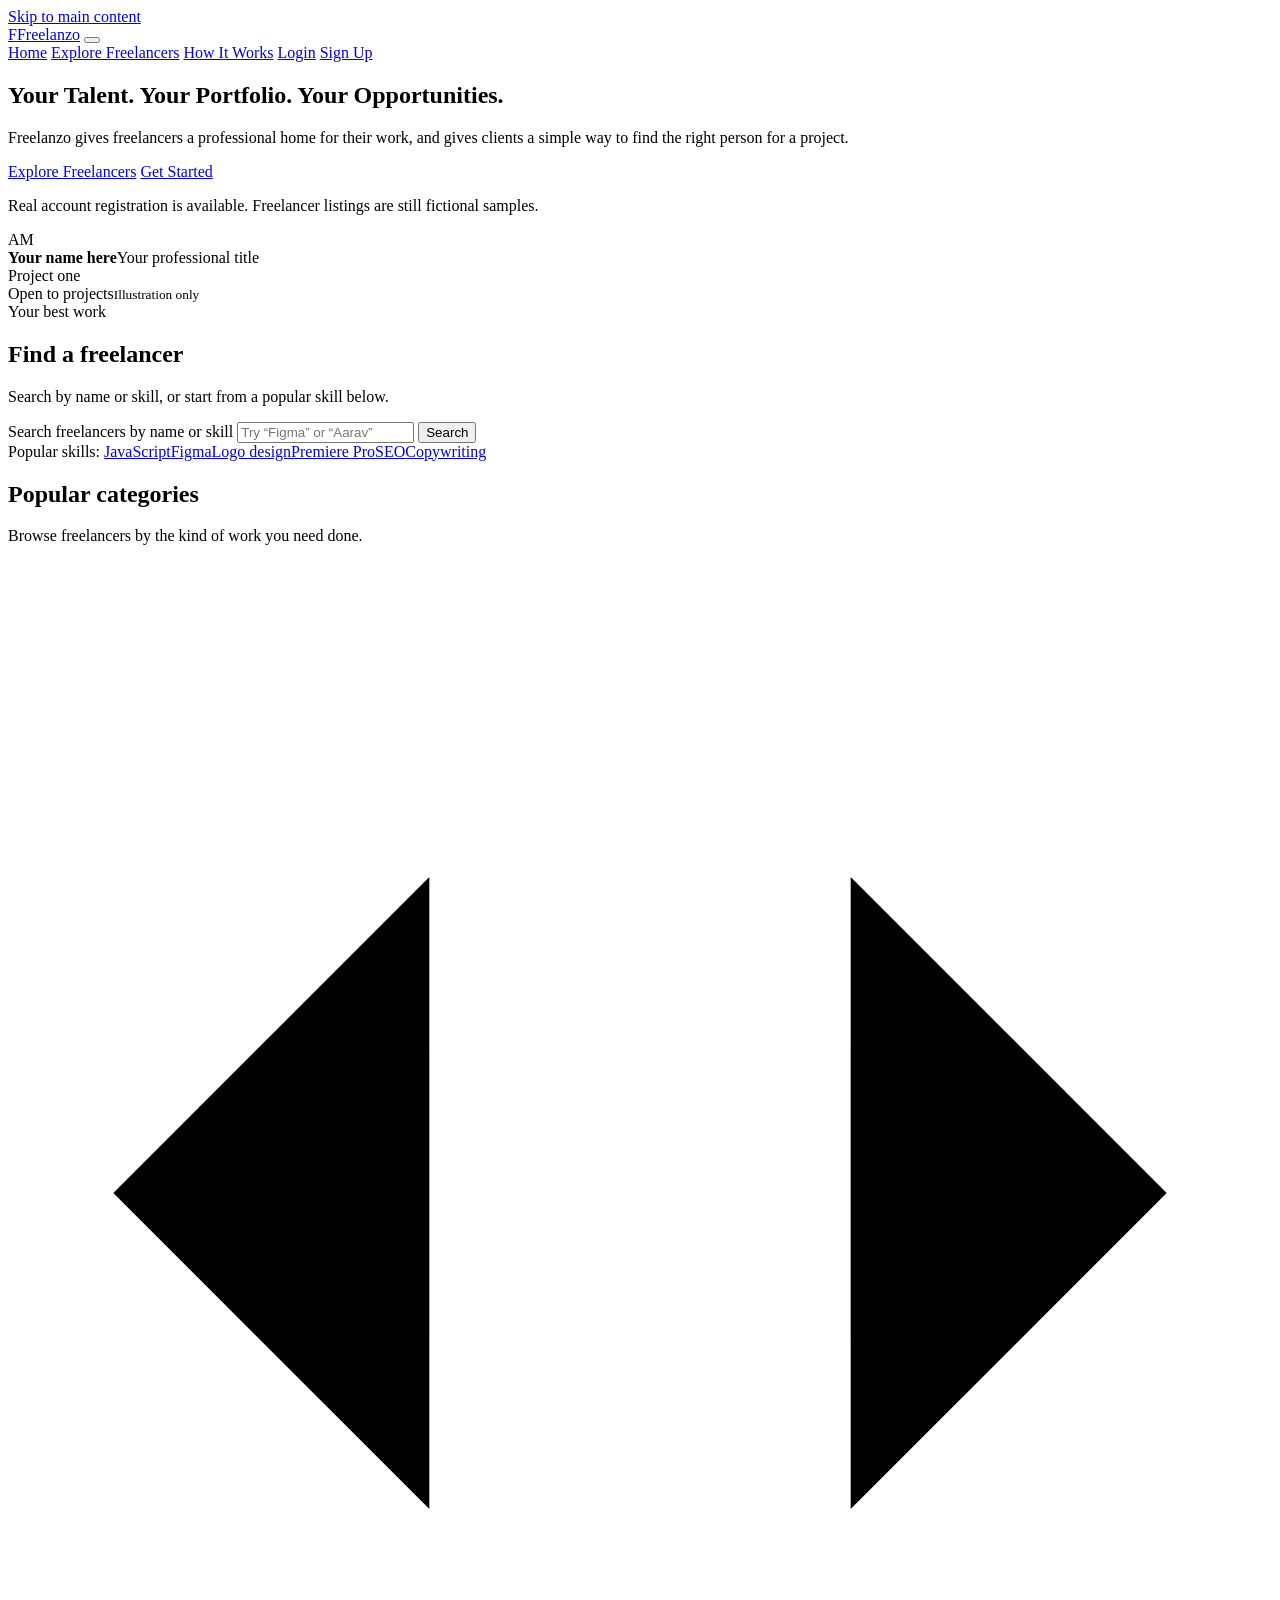
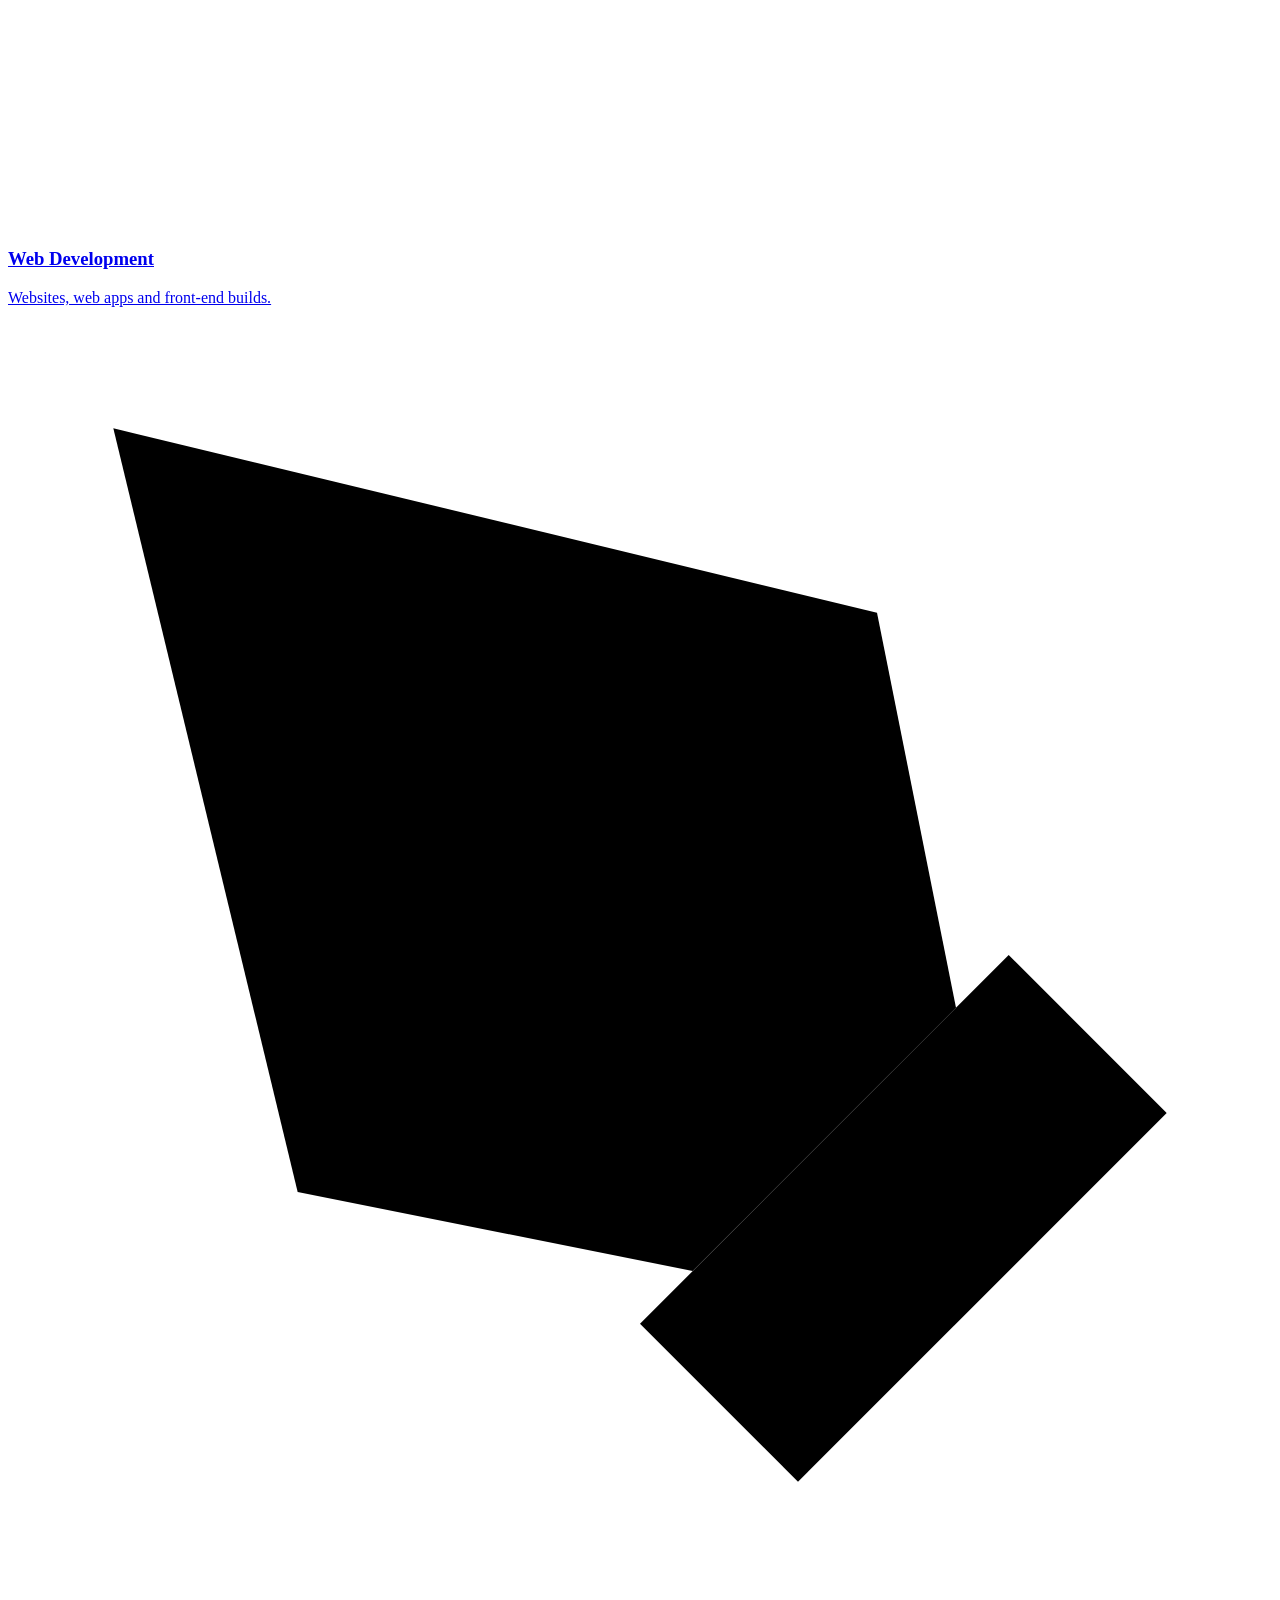
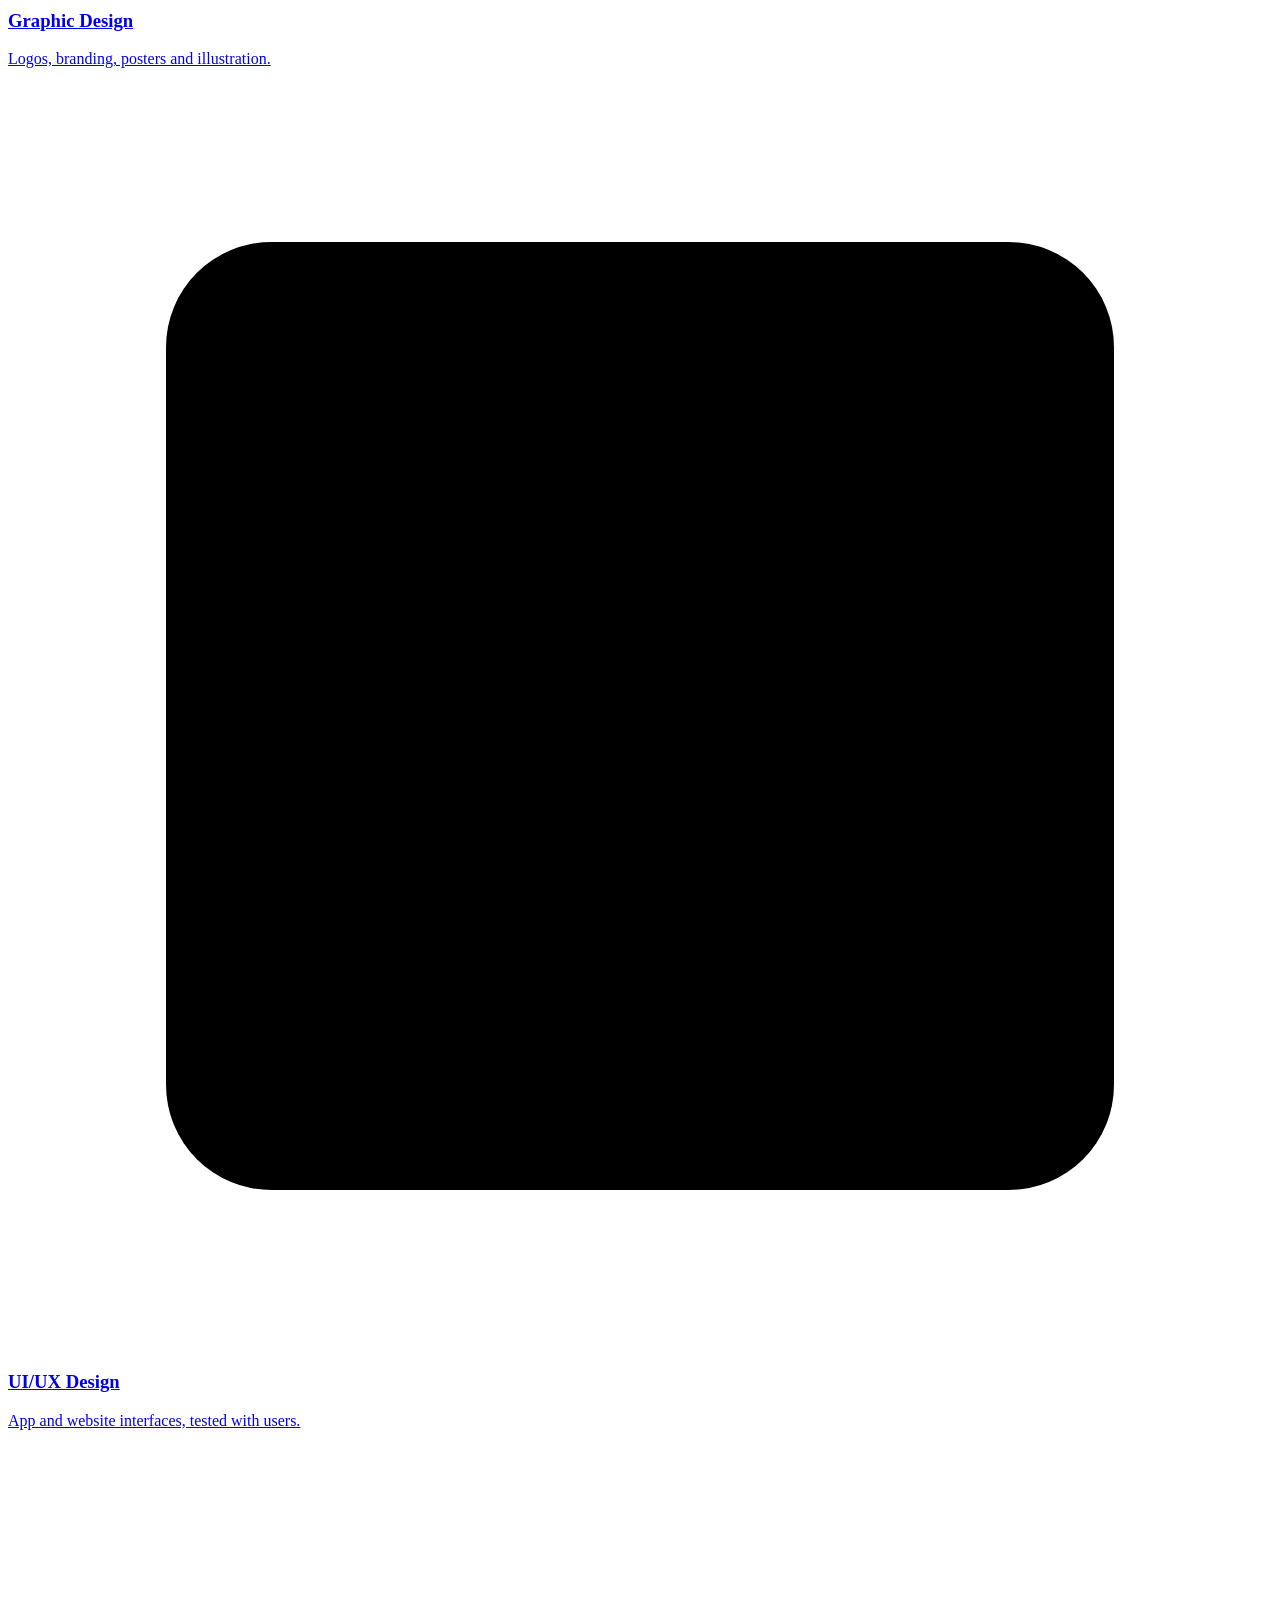
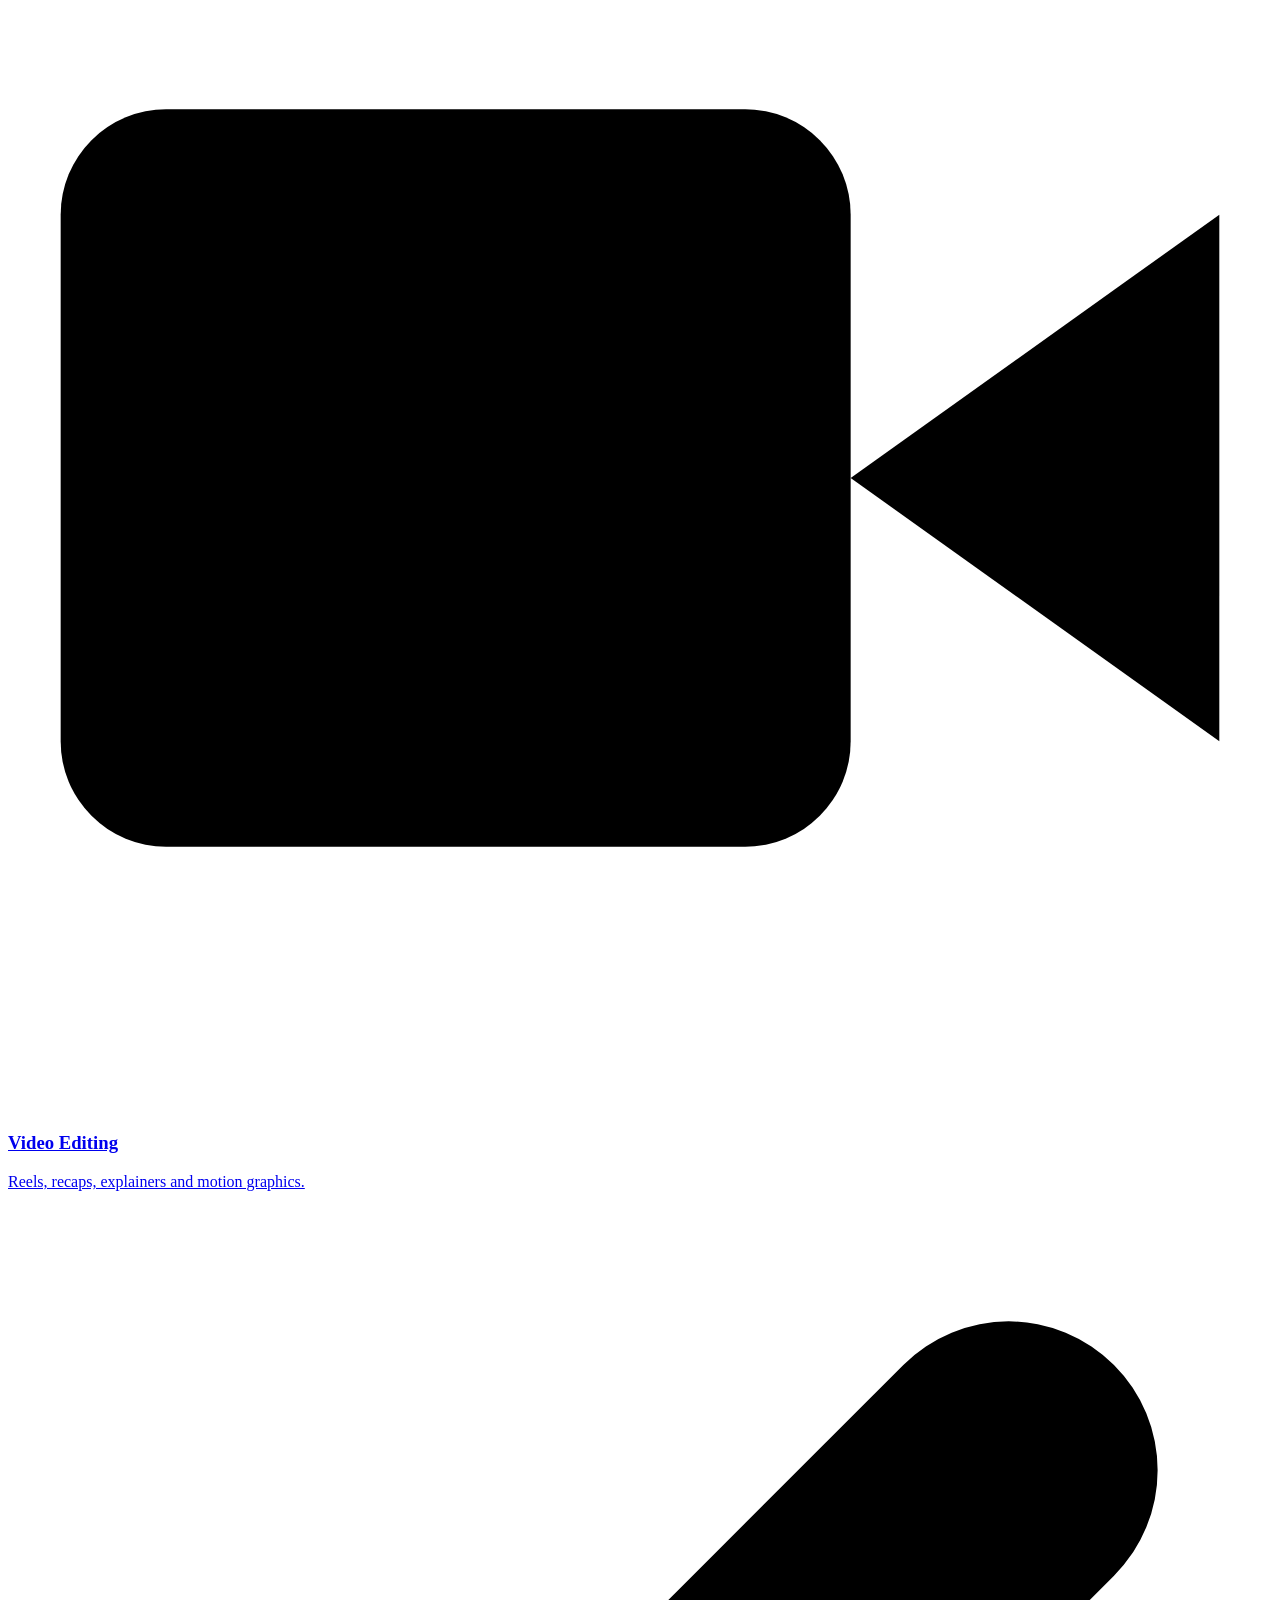
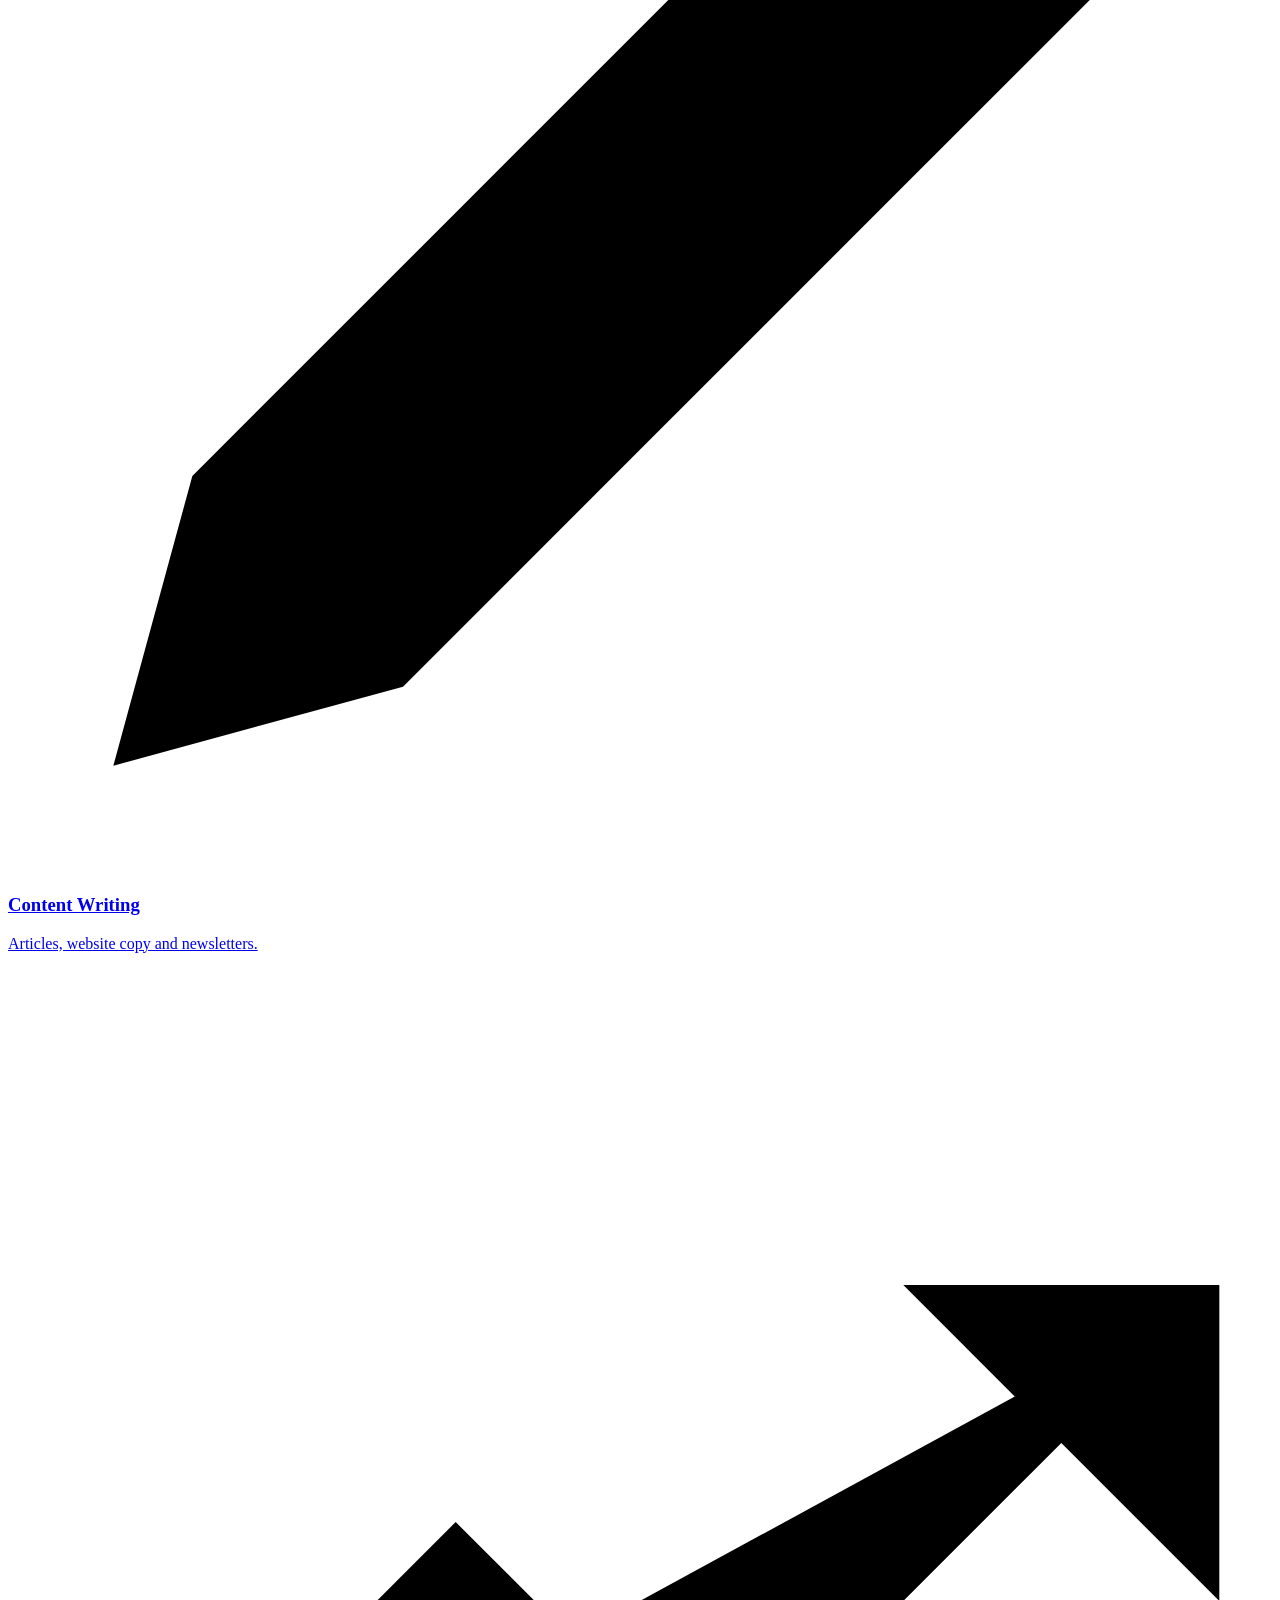
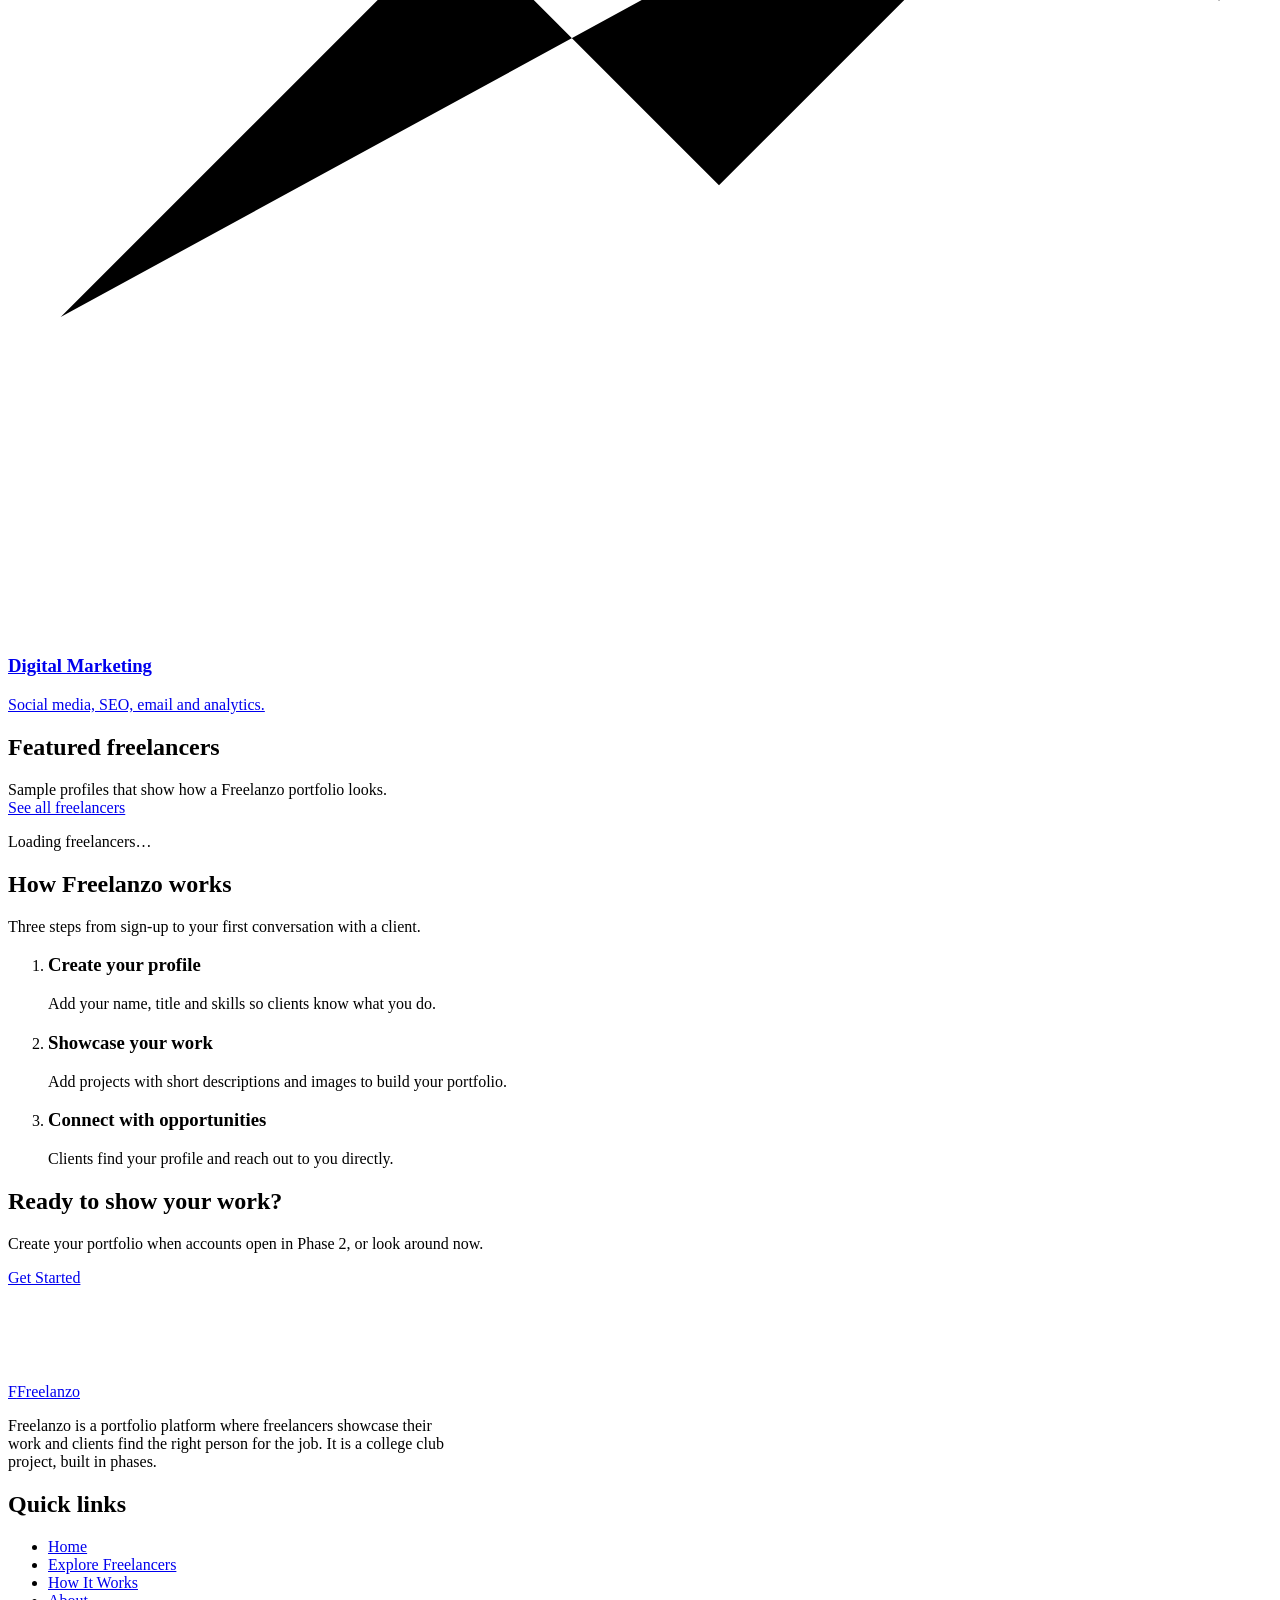
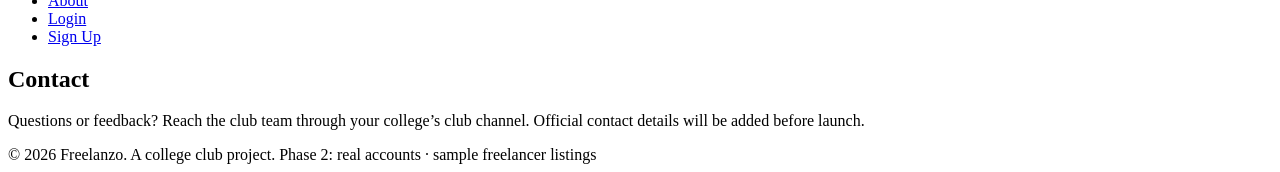
==== commit fc0ab3f7: "Add files via upload" ====
--- a/index.html
+++ b/index.html
@@ -9,7 +9,7 @@
   <link rel="preconnect" href="https://fonts.googleapis.com">
   <link rel="preconnect" href="https://fonts.gstatic.com" crossorigin>
   <link href="https://fonts.googleapis.com/css2?family=Bricolage+Grotesque:opsz,wght@12..96,500;12..96,700;12..96,800&family=Instrument+Sans:wght@400;500;600;700&display=swap" rel="stylesheet">
-  <link rel="stylesheet" href="style.css">
+  <link rel="stylesheet" href="css/style.css">
 </head>
 <body data-page="home">
   <a class="skip-link" href="#main">Skip to main content</a>
@@ -23,8 +23,10 @@
         <a class="nav-link" href="index.html" aria-current="page">Home</a>
         <a class="nav-link" href="explore.html">Explore Freelancers</a>
         <a class="nav-link" href="index.html#how-it-works">How It Works</a>
-        <a class="nav-link" href="login.html">Login</a>
-        <a class="btn btn--primary btn--sm" href="signup.html">Sign Up</a>
+        <a class="nav-link" data-auth="guest" href="login.html">Login</a>
+        <a class="btn btn--primary btn--sm" data-auth="guest" href="signup.html">Sign Up</a>
+        <a class="nav-link" href="dashboard.html" data-auth="user" hidden>Dashboard</a>
+        <button class="btn btn--secondary btn--sm" data-action="logout" data-auth="user" type="button" hidden>Log out</button>
       </nav>
     </div>
   </header>
@@ -39,7 +41,7 @@
             <a class="btn btn--primary" href="explore.html">Explore Freelancers</a>
             <a class="btn btn--secondary" href="signup.html">Get Started</a>
           </div>
-          <p class="hero__note">Phase 1 preview: the profiles you will see are sample data.</p>
+          <p class="hero__note">Real account registration is available. Freelancer listings are still fictional samples.</p>
         </div>
         <div class="mock" role="img" aria-label="Illustration of a freelancer portfolio page with three project thumbnails">
           <div class="mock__window" aria-hidden="true">
@@ -174,8 +176,9 @@
             <li><a href="explore.html">Explore Freelancers</a></li>
             <li><a href="index.html#how-it-works">How It Works</a></li>
             <li><a href="index.html#about">About</a></li>
-            <li><a href="login.html">Login</a></li>
-            <li><a href="signup.html">Sign Up</a></li>
+            <li data-auth="guest"><a href="login.html">Login</a></li>
+            <li data-auth="guest"><a href="signup.html">Sign Up</a></li>
+            <li data-auth="user" hidden><a href="dashboard.html">Dashboard</a></li>
           </ul>
         </nav>
         <div id="contact">
@@ -185,12 +188,13 @@
       </div>
       <div class="footer__bottom">
         <span>&copy; <span id="year">2026</span> Freelanzo. A college club project.</span>
-        <span>Phase 1: frontend preview with sample data</span>
+        <span>Phase 2: real accounts · sample freelancer listings</span>
       </div>
     </div>
   </footer>
   <script src="js/sample-data.js"></script>
   <script src="js/freelancers.js"></script>
+  <script type="module" src="js/auth-state.js"></script>
   <script src="js/main.js"></script>
 </body>
 </html>
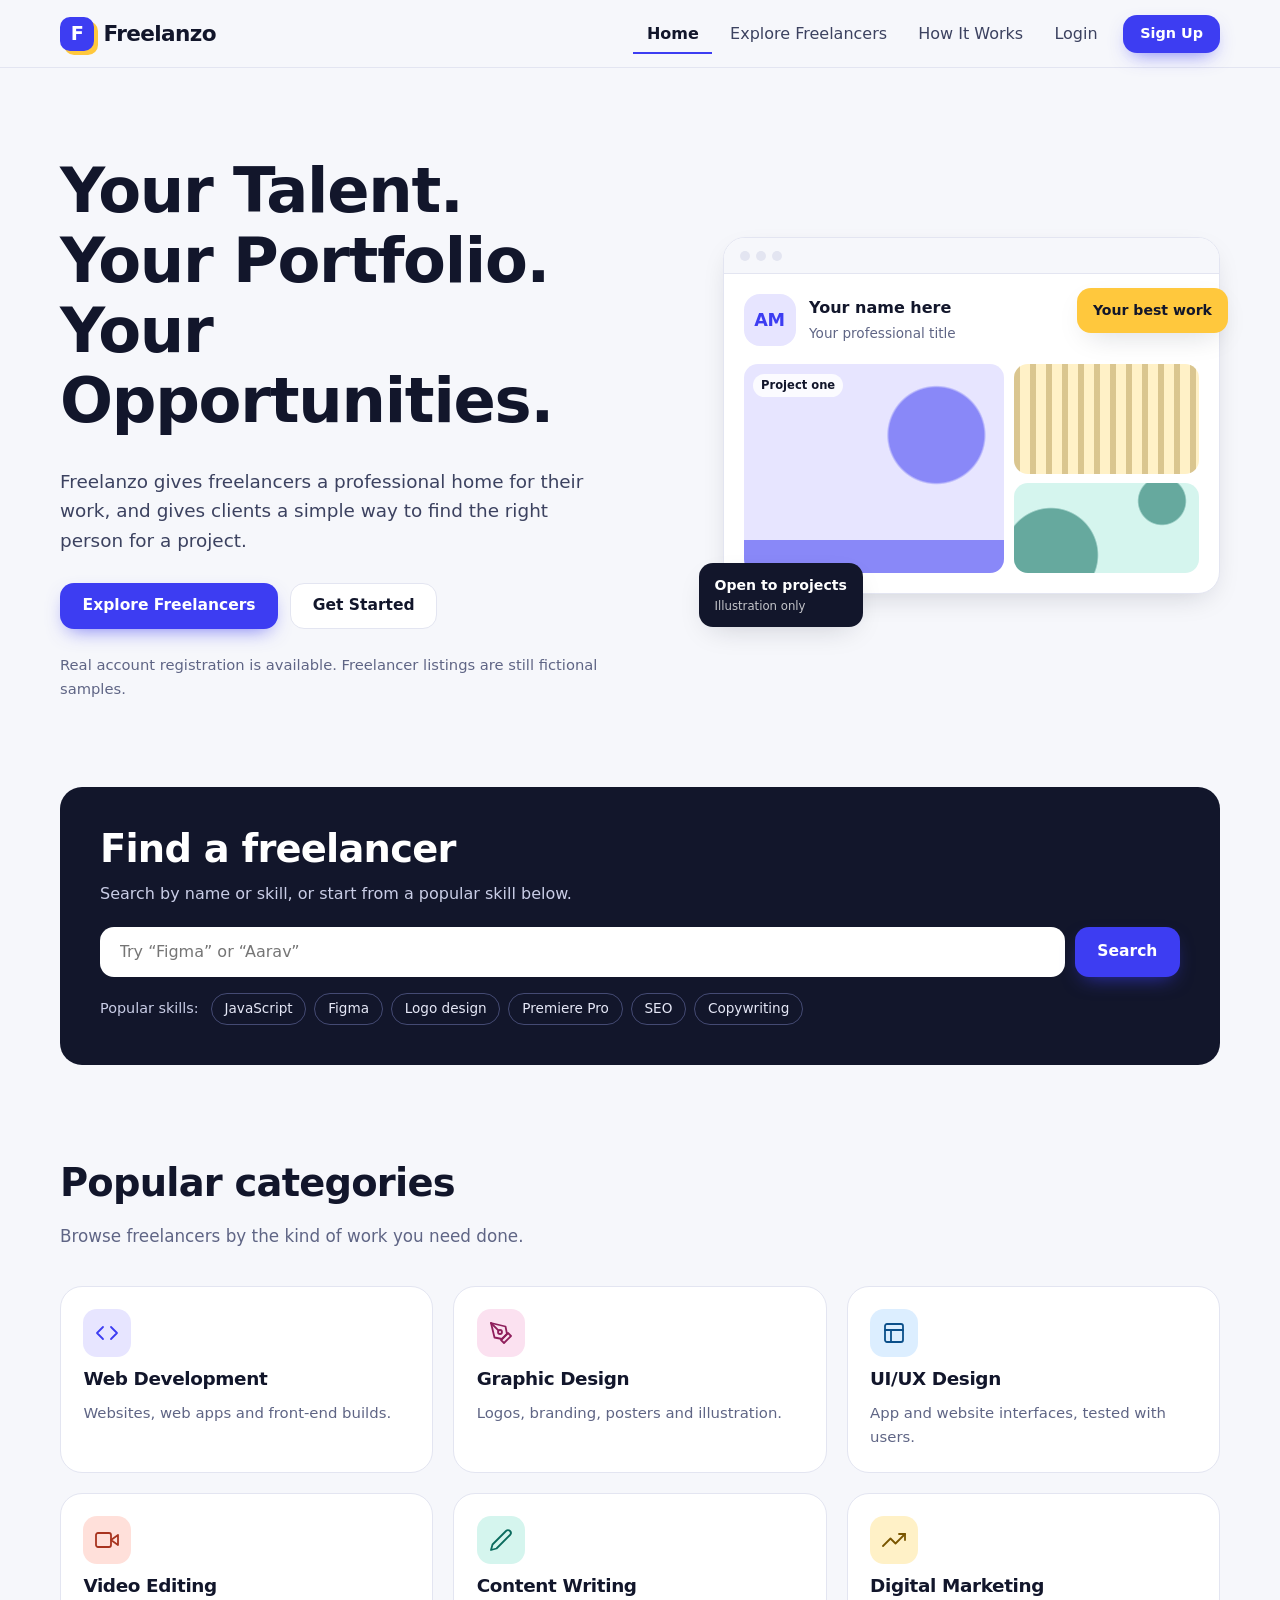
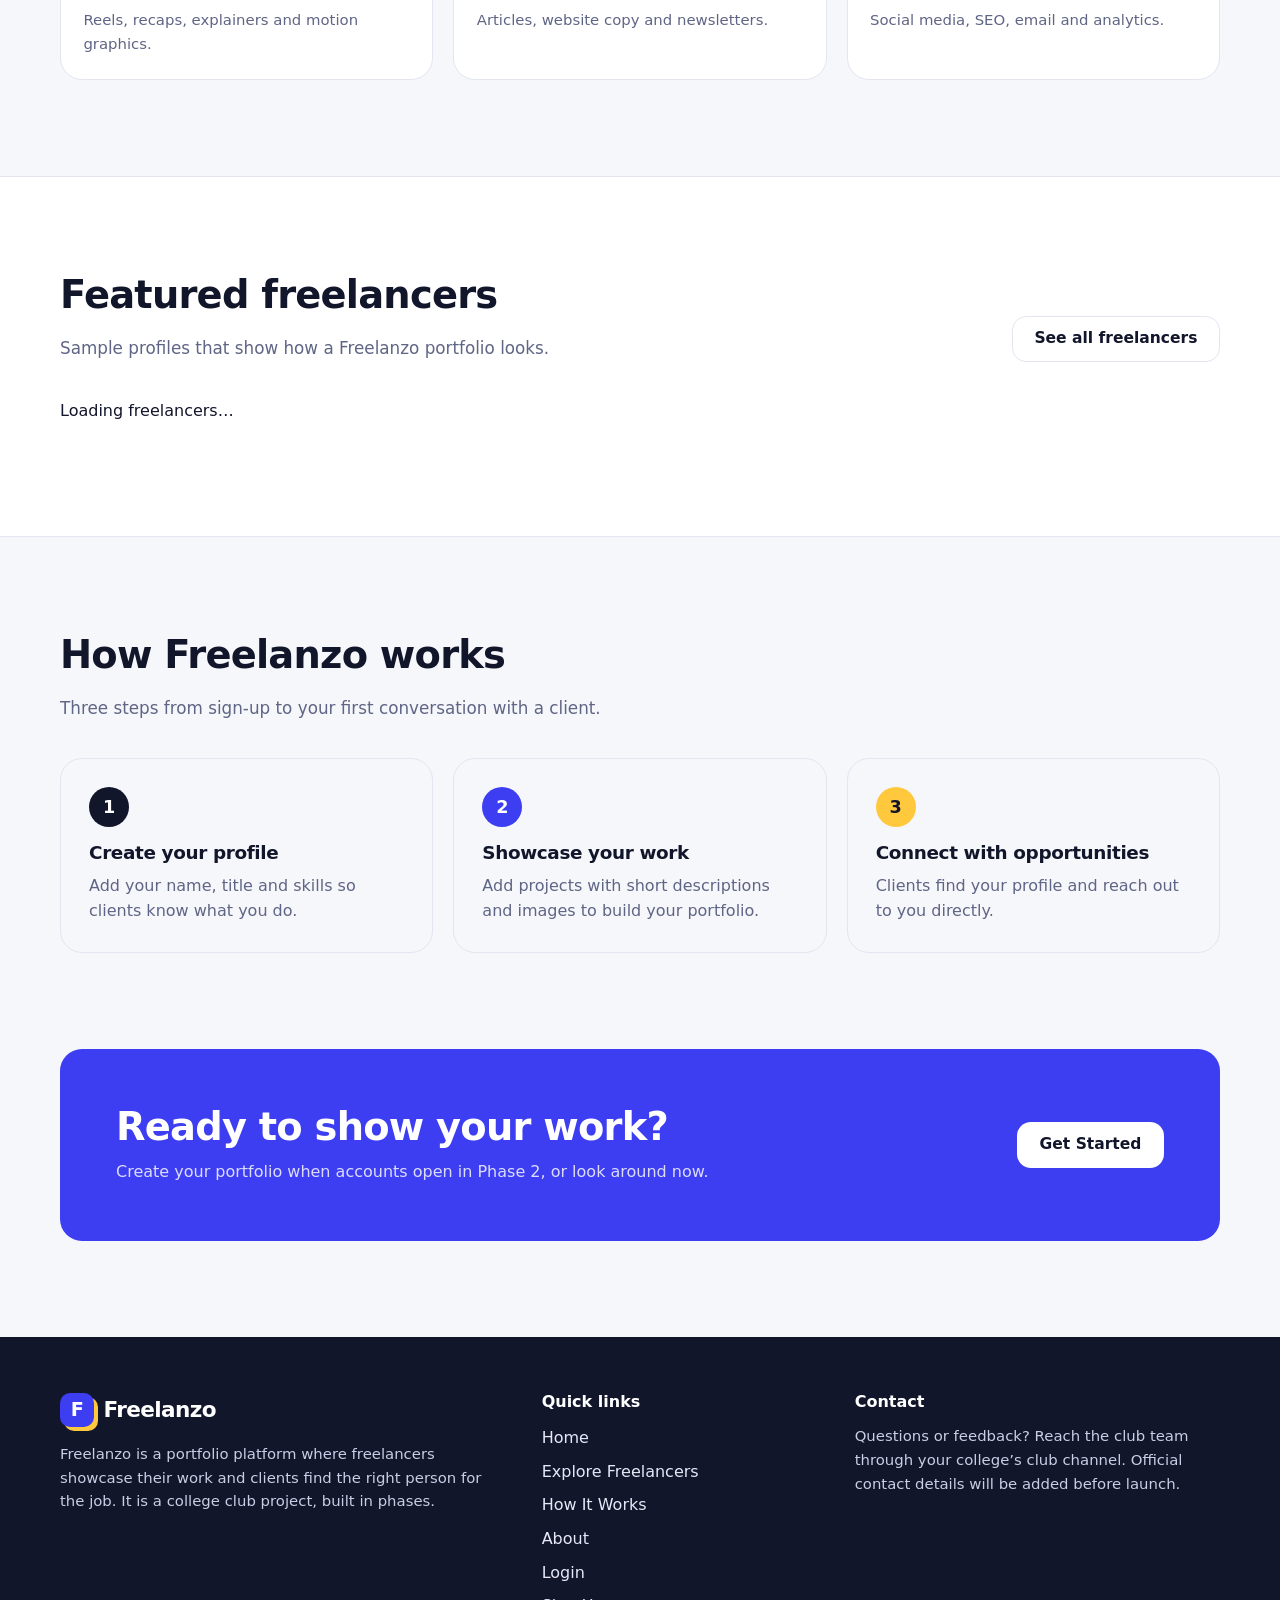
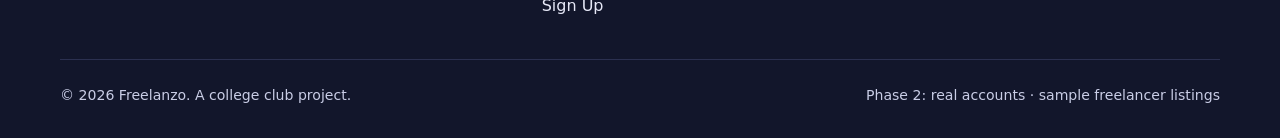
==== commit cf04a83f: "Update index.html" ====
--- a/index.html
+++ b/index.html
@@ -9,7 +9,7 @@
   <link rel="preconnect" href="https://fonts.googleapis.com">
   <link rel="preconnect" href="https://fonts.gstatic.com" crossorigin>
   <link href="https://fonts.googleapis.com/css2?family=Bricolage+Grotesque:opsz,wght@12..96,500;12..96,700;12..96,800&family=Instrument+Sans:wght@400;500;600;700&display=swap" rel="stylesheet">
-  <link rel="stylesheet" href="css/style.css">
+  <link rel="stylesheet" href="style.css">
 </head>
 <body data-page="home">
   <a class="skip-link" href="#main">Skip to main content</a>
--- a/style.css
+++ b/style.css
@@ -0,0 +1,480 @@
+/* ==========================================================================
+   Freelanzo — Phase 1 stylesheet
+   Sections: 1 Tokens · 2 Base · 3 Layout · 4 Buttons/Chips · 5 Navbar
+             6 Hero · 7 Home sections · 8 Cards · 9 Explore · 10 Profile
+             11 Forms · 12 Footer · 13 Motion · 14 Responsive
+   ========================================================================== */
+
+/* 1. DESIGN TOKENS ------------------------------------------------------- */
+:root {
+  --ink: #12162b;
+  --ink-2: #3c4260;
+  --muted: #5f6585;
+  --line: #e3e5f1;
+  --bg: #f6f7fb;
+  --surface: #ffffff;
+
+  --brand: #3d3df2;
+  --brand-dark: #2a2ac9;
+  --brand-soft: #ecedff;
+  --sun: #ffc83d;
+  --danger: #b42318;
+  --danger-soft: #fdecea;
+  --ok: #0b6b5e;
+
+  /* Tone pairs used for avatars and project placeholders */
+  --t1-bg: #e7e5ff; --t1-fg: #3d3df2;
+  --t2-bg: #fff1c7; --t2-fg: #7a5600;
+  --t3-bg: #d5f5ee; --t3-fg: #0b6b5e;
+  --t4-bg: #ffe0da; --t4-fg: #a8341f;
+  --t5-bg: #dceeff; --t5-fg: #0b4f8a;
+  --t6-bg: #fbe1f0; --t6-fg: #8f1f5c;
+
+  --font-display: "Bricolage Grotesque", "Segoe UI", system-ui, -apple-system, sans-serif;
+  --font-body: "Instrument Sans", "Segoe UI", system-ui, -apple-system, sans-serif;
+
+  --radius-sm: 10px;
+  --radius-md: 14px;
+  --radius-lg: 22px;
+  --shadow-sm: 0 1px 2px rgba(18, 22, 43, 0.06);
+  --shadow-md: 0 10px 30px -12px rgba(18, 22, 43, 0.22);
+  --container: 1160px;
+  --nav-h: 68px;
+}
+
+/* 2. BASE ---------------------------------------------------------------- */
+*, *::before, *::after { box-sizing: border-box; }
+html { scroll-behavior: smooth; scroll-padding-top: calc(var(--nav-h) + 12px); }
+body {
+  margin: 0;
+  font-family: var(--font-body);
+  font-size: 1rem;
+  line-height: 1.6;
+  color: var(--ink);
+  background: var(--bg);
+  -webkit-font-smoothing: antialiased;
+}
+img, svg { max-width: 100%; display: block; }
+h1, h2, h3, h4 { font-family: var(--font-display); line-height: 1.12; margin: 0 0 0.5em; letter-spacing: -0.02em; }
+h1 { font-size: clamp(2.3rem, 5.4vw, 3.9rem); font-weight: 800; }
+h2 { font-size: clamp(1.65rem, 3.4vw, 2.4rem); font-weight: 700; }
+h3 { font-size: 1.15rem; font-weight: 700; }
+p { margin: 0 0 1em; }
+a { color: var(--brand-dark); }
+a:hover { color: var(--brand); }
+ul, ol { margin: 0; padding: 0; list-style: none; }
+[hidden] { display: none !important; }
+:focus-visible { outline: 3px solid var(--brand); outline-offset: 3px; border-radius: 6px; }
+
+.skip-link {
+  position: absolute; left: 12px; top: -60px; z-index: 100;
+  background: var(--ink); color: #fff; padding: 10px 16px; border-radius: var(--radius-sm);
+}
+.skip-link:focus { top: 12px; color: #fff; }
+.visually-hidden {
+  position: absolute !important; width: 1px; height: 1px; margin: -1px; padding: 0;
+  overflow: hidden; clip: rect(0 0 0 0); white-space: nowrap; border: 0;
+}
+
+/* 3. LAYOUT -------------------------------------------------------------- */
+.container { width: min(100% - 2.5rem, var(--container)); margin-inline: auto; }
+.section { padding-block: clamp(3.5rem, 8vw, 6rem); }
+.section--white { background: var(--surface); border-block: 1px solid var(--line); }
+.section-head { max-width: 640px; margin-bottom: 2.25rem; }
+.section-head p { color: var(--muted); font-size: 1.05rem; }
+.section-head--row { max-width: none; display: flex; justify-content: space-between; align-items: end; gap: 1rem; flex-wrap: wrap; }
+.grid { display: grid; gap: 1.25rem; }
+.grid--cards { grid-template-columns: repeat(auto-fill, minmax(290px, 1fr)); }
+.grid--4 { grid-template-columns: repeat(4, 1fr); }
+.grid--3 { grid-template-columns: repeat(3, 1fr); }
+
+/* 4. BUTTONS & CHIPS ----------------------------------------------------- */
+.btn {
+  display: inline-flex; align-items: center; justify-content: center; gap: 0.5rem;
+  min-height: 46px; padding: 0.7rem 1.35rem;
+  font: 600 0.97rem/1 var(--font-body);
+  border-radius: var(--radius-md); border: 1.5px solid transparent;
+  cursor: pointer; text-decoration: none;
+  transition: transform 0.18s ease, background-color 0.18s ease, border-color 0.18s ease, box-shadow 0.18s ease;
+}
+.btn:hover { transform: translateY(-2px); }
+.btn:active { transform: translateY(0); }
+.btn--primary { background: var(--brand); color: #fff; box-shadow: 0 8px 20px -8px rgba(61, 61, 242, 0.7); }
+.btn--primary:hover { background: var(--brand-dark); color: #fff; }
+.btn--secondary { background: var(--surface); color: var(--ink); border-color: var(--line); }
+.btn--secondary:hover { border-color: var(--ink); color: var(--ink); }
+.btn--ghost { color: var(--brand-dark); background: var(--brand-soft); border-color: var(--brand-soft); }
+.btn--ghost:hover { background: #dedfff; color: var(--brand-dark); }
+.btn--block { width: 100%; }
+.btn--sm { min-height: 38px; padding: 0.5rem 1rem; font-size: 0.9rem; }
+.btn[disabled], .btn[aria-disabled="true"] { cursor: not-allowed; opacity: 0.75; }
+
+.chip {
+  display: inline-flex; align-items: center; min-height: 32px; padding: 0.2rem 0.8rem;
+  font: 500 0.85rem/1 var(--font-body);
+  color: var(--ink-2); background: var(--surface); border: 1px solid var(--line);
+  border-radius: 999px; text-decoration: none; cursor: pointer;
+  transition: background-color 0.15s ease, border-color 0.15s ease, color 0.15s ease;
+}
+a.chip:hover, button.chip:hover { border-color: var(--brand); color: var(--brand-dark); }
+button.chip[aria-pressed="true"] { background: var(--ink); border-color: var(--ink); color: #fff; }
+.chip--tag { background: var(--bg); cursor: default; min-height: 28px; font-size: 0.8rem; }
+.chip-row { display: flex; flex-wrap: wrap; gap: 0.5rem; }
+
+.badge {
+  display: inline-flex; align-items: center; gap: 0.4rem; padding: 0.25rem 0.7rem;
+  font-size: 0.8rem; font-weight: 600; border-radius: 999px;
+  background: var(--t2-bg); color: var(--t2-fg);
+}
+
+/* 5. NAVBAR -------------------------------------------------------------- */
+.navbar {
+  position: sticky; top: 0; z-index: 50; height: var(--nav-h);
+  background: rgba(246, 247, 251, 0.92); backdrop-filter: blur(10px);
+  border-bottom: 1px solid var(--line);
+}
+.navbar__inner { height: 100%; display: flex; align-items: center; justify-content: space-between; gap: 1rem; }
+.logo {
+  display: inline-flex; align-items: center; gap: 0.6rem; text-decoration: none;
+  font: 800 1.35rem/1 var(--font-display); letter-spacing: -0.03em; color: var(--ink);
+}
+.logo:hover { color: var(--ink); }
+.logo__mark {
+  width: 34px; height: 34px; border-radius: 10px; background: var(--brand); color: #fff;
+  display: grid; place-items: center; font-size: 1.2rem;
+  box-shadow: 4px 4px 0 var(--sun);
+}
+.nav-menu { display: flex; align-items: center; gap: 0.25rem; }
+.nav-link {
+  padding: 0.5rem 0.85rem; border-radius: var(--radius-sm);
+  font-weight: 500; color: var(--ink-2); text-decoration: none;
+  transition: background-color 0.15s ease, color 0.15s ease;
+}
+.nav-link:hover { background: var(--brand-soft); color: var(--brand-dark); }
+.nav-link[aria-current="page"] { color: var(--ink); font-weight: 700; box-shadow: inset 0 -2px 0 var(--brand); border-radius: 0; }
+.nav-menu .btn { margin-left: 0.5rem; }
+.nav-toggle {
+  display: none; width: 44px; height: 44px; border: 1px solid var(--line);
+  background: var(--surface); border-radius: var(--radius-sm); cursor: pointer; padding: 0;
+  align-items: center; justify-content: center; flex-direction: column; gap: 5px;
+}
+.nav-toggle span { display: block; width: 20px; height: 2px; background: var(--ink); border-radius: 2px; transition: transform 0.2s ease, opacity 0.2s ease; }
+.nav-toggle[aria-expanded="true"] span:nth-child(1) { transform: translateY(7px) rotate(45deg); }
+.nav-toggle[aria-expanded="true"] span:nth-child(2) { opacity: 0; }
+.nav-toggle[aria-expanded="true"] span:nth-child(3) { transform: translateY(-7px) rotate(-45deg); }
+
+/* 6. HERO ---------------------------------------------------------------- */
+.hero { padding-block: clamp(2.5rem, 7vw, 5.5rem) clamp(2.5rem, 6vw, 4.5rem); overflow: hidden; }
+.hero__grid { display: grid; grid-template-columns: 1.05fr 0.95fr; gap: clamp(2rem, 5vw, 4rem); align-items: center; }
+.hero__lead { font-size: 1.15rem; color: var(--ink-2); max-width: 34rem; margin-bottom: 1.75rem; }
+.hero__ctas { display: flex; flex-wrap: wrap; gap: 0.75rem; }
+.hero__note { margin-top: 1.5rem; color: var(--muted); font-size: 0.92rem; }
+
+/* Mock portfolio window (pure CSS illustration) */
+.mock { position: relative; padding: 0 0 2.5rem 1.5rem; }
+.mock__window {
+  background: var(--surface); border: 1px solid var(--line); border-radius: var(--radius-lg);
+  box-shadow: var(--shadow-md); overflow: hidden;
+}
+.mock__bar { display: flex; gap: 6px; padding: 0.8rem 1rem; border-bottom: 1px solid var(--line); background: var(--bg); }
+.mock__bar i { width: 10px; height: 10px; border-radius: 50%; background: var(--line); display: block; }
+.mock__body { padding: 1.25rem; }
+.mock__who { display: flex; align-items: center; gap: 0.85rem; margin-bottom: 1.1rem; }
+.mock__who strong { display: block; font-family: var(--font-display); }
+.mock__who span { font-size: 0.85rem; color: var(--muted); }
+.mock__tiles { display: grid; grid-template-columns: 1.4fr 1fr; grid-template-rows: 110px 90px; gap: 0.6rem; }
+.mock__tiles .tile:first-child { grid-row: span 2; }
+.mock__float {
+  position: absolute; background: var(--ink); color: #fff; border-radius: var(--radius-md);
+  padding: 0.7rem 1rem; box-shadow: var(--shadow-md); font-size: 0.88rem; font-weight: 600;
+}
+.mock__float--a { left: 0; bottom: 0.5rem; }
+.mock__float small { display: block; font-weight: 400; opacity: 0.75; }
+.mock__float--b { right: -0.5rem; top: 3.2rem; background: var(--sun); color: var(--ink); }
+.mock .tile__label { top: 0.6rem; bottom: auto; }
+
+/* 7. HOME SECTIONS ------------------------------------------------------- */
+.search-panel {
+  background: var(--ink); color: #fff; border-radius: var(--radius-lg);
+  padding: clamp(1.5rem, 4vw, 2.5rem);
+}
+.search-panel h2 { margin-bottom: 0.3em; }
+.search-panel p { color: #c9cde6; }
+.search-form { display: flex; gap: 0.6rem; margin: 1.25rem 0 1rem; }
+.search-form input {
+  flex: 1; min-width: 0; min-height: 50px; padding: 0 1.1rem;
+  font: inherit; color: var(--ink); background: #fff;
+  border: 2px solid transparent; border-radius: var(--radius-md);
+}
+.search-form input:focus-visible { outline: 3px solid var(--sun); outline-offset: 2px; }
+.search-panel .chip { background: transparent; color: #e6e8f7; border-color: #444a73; }
+.search-panel a.chip:hover { border-color: var(--sun); color: var(--sun); }
+.search-panel__label { font-size: 0.9rem; color: #c9cde6; margin-right: 0.25rem; align-self: center; }
+
+.category {
+  display: flex; flex-direction: column; gap: 0.75rem; padding: 1.4rem;
+  background: var(--surface); border: 1px solid var(--line); border-radius: var(--radius-lg);
+  text-decoration: none; color: var(--ink);
+  transition: transform 0.2s ease, border-color 0.2s ease, box-shadow 0.2s ease;
+}
+.category:hover { transform: translateY(-4px); border-color: var(--brand); box-shadow: var(--shadow-md); color: var(--ink); }
+.category__icon { width: 48px; height: 48px; border-radius: var(--radius-md); display: grid; place-items: center; }
+.category__icon svg { width: 24px; height: 24px; stroke: currentColor; fill: none; stroke-width: 1.8; stroke-linecap: round; stroke-linejoin: round; }
+.category h3 { margin: 0; }
+.category p { margin: 0; color: var(--muted); font-size: 0.93rem; }
+
+.steps { display: grid; grid-template-columns: repeat(3, 1fr); gap: 1.25rem; counter-reset: step; }
+.step { position: relative; padding: 1.75rem; background: var(--bg); border: 1px solid var(--line); border-radius: var(--radius-lg); }
+.step::before {
+  counter-increment: step; content: counter(step);
+  display: grid; place-items: center; width: 40px; height: 40px; margin-bottom: 1rem;
+  font: 800 1.1rem var(--font-display); background: var(--ink); color: #fff; border-radius: 50%;
+}
+.step:nth-child(2)::before { background: var(--brand); }
+.step:nth-child(3)::before { background: var(--sun); color: var(--ink); }
+.step p { margin: 0; color: var(--muted); }
+
+.cta-band {
+  background: var(--brand); color: #fff; border-radius: var(--radius-lg);
+  padding: clamp(2rem, 5vw, 3.5rem); display: flex; justify-content: space-between; align-items: center; gap: 1.5rem; flex-wrap: wrap;
+}
+.cta-band h2 { margin: 0 0 0.3em; }
+.cta-band p { margin: 0; color: #dcdcff; }
+.cta-band .btn--secondary { border-color: transparent; }
+
+/* 8. CARDS (freelancers) ------------------------------------------------- */
+.avatar {
+  flex: none; display: grid; place-items: center; width: 52px; height: 52px; border-radius: 16px;
+  font: 800 1.1rem var(--font-display); letter-spacing: -0.02em;
+}
+.avatar--lg { width: 112px; height: 112px; border-radius: 30px; font-size: 2.4rem; }
+.avatar--sm { width: 40px; height: 40px; border-radius: 12px; font-size: 0.95rem; }
+.tone-1 { background: var(--t1-bg); color: var(--t1-fg); }
+.tone-2 { background: var(--t2-bg); color: var(--t2-fg); }
+.tone-3 { background: var(--t3-bg); color: var(--t3-fg); }
+.tone-4 { background: var(--t4-bg); color: var(--t4-fg); }
+.tone-5 { background: var(--t5-bg); color: var(--t5-fg); }
+.tone-6 { background: var(--t6-bg); color: var(--t6-fg); }
+
+.card {
+  display: flex; flex-direction: column; gap: 1rem; padding: 1.4rem;
+  background: var(--surface); border: 1px solid var(--line); border-radius: var(--radius-lg);
+  transition: transform 0.2s ease, box-shadow 0.2s ease, border-color 0.2s ease;
+}
+.card:hover { transform: translateY(-4px); box-shadow: var(--shadow-md); border-color: #c9ccec; }
+.card__head { display: flex; align-items: center; gap: 0.9rem; }
+.card__head h3 { margin: 0; font-size: 1.1rem; }
+.card__title { margin: 0; color: var(--muted); font-size: 0.92rem; }
+.card__bio { margin: 0; color: var(--ink-2); font-size: 0.95rem; flex: 1; }
+.card__skills { display: flex; flex-wrap: wrap; gap: 0.4rem; }
+.card__foot { margin-top: auto; }
+
+/* Project placeholder tiles (no image files needed) */
+.tile { position: relative; border-radius: var(--radius-md); overflow: hidden; min-height: 56px; }
+.tile::before { content: ""; position: absolute; inset: 0; opacity: 0.55; }
+.tile--a::before { background: radial-gradient(circle at 74% 34%, currentColor 0 20%, transparent 21%), linear-gradient(0deg, currentColor 0 16%, transparent 16%); }
+.tile--b::before { background: repeating-linear-gradient(90deg, currentColor 0 6px, transparent 6px 16px); opacity: 0.28; }
+.tile--c::before { background: radial-gradient(circle at 20% 80%, currentColor 0 28%, transparent 29%), radial-gradient(circle at 80% 20%, currentColor 0 14%, transparent 15%); }
+.tile__label {
+  position: absolute; left: 0.6rem; bottom: 0.5rem; font-size: 0.72rem; font-weight: 700;
+  padding: 0.15rem 0.5rem; background: rgba(255, 255, 255, 0.85); color: var(--ink); border-radius: 999px;
+}
+.preview { display: grid; grid-template-columns: repeat(3, 1fr); gap: 0.4rem; height: 58px; }
+.preview .tile { min-height: 0; border-radius: 10px; }
+
+/* 9. EXPLORE ------------------------------------------------------------- */
+.page-head { padding-block: clamp(2rem, 5vw, 3.5rem) 1.5rem; }
+.page-head h1 { font-size: clamp(2rem, 4.5vw, 3rem); }
+.page-head p { color: var(--muted); max-width: 40rem; font-size: 1.05rem; }
+.notice {
+  display: flex; gap: 0.6rem; align-items: flex-start; padding: 0.8rem 1rem; margin-bottom: 1.5rem;
+  background: var(--t2-bg); color: #5c4200; border-radius: var(--radius-md); font-size: 0.92rem;
+}
+.notice strong { white-space: nowrap; }
+.filters { background: var(--surface); border: 1px solid var(--line); border-radius: var(--radius-lg); padding: 1.25rem; margin-bottom: 1.5rem; }
+.filters .search-form { margin: 0 0 1rem; }
+.filters .search-form input { border-color: var(--line); background: var(--bg); }
+.results-meta { color: var(--muted); font-size: 0.95rem; margin: 0 0 1rem; }
+.empty {
+  text-align: center; padding: clamp(2.5rem, 6vw, 4rem) 1.5rem;
+  background: var(--surface); border: 2px dashed var(--line); border-radius: var(--radius-lg);
+}
+.empty h3 { font-size: 1.3rem; }
+.empty p { color: var(--muted); max-width: 30rem; margin-inline: auto; }
+
+/* 10. PROFILE ------------------------------------------------------------ */
+.profile-hero {
+  display: flex; gap: 1.75rem; align-items: center; flex-wrap: wrap;
+  padding: clamp(1.5rem, 4vw, 2.5rem); background: var(--surface);
+  border: 1px solid var(--line); border-radius: var(--radius-lg); margin-bottom: 1.5rem;
+}
+.profile-hero__main { flex: 1; min-width: 240px; }
+.profile-hero h1 { font-size: clamp(1.9rem, 4vw, 2.7rem); margin-bottom: 0.15em; }
+.profile-hero__title { font-size: 1.15rem; color: var(--ink-2); margin-bottom: 0.75rem; }
+.profile-hero__meta { display: flex; flex-wrap: wrap; gap: 0.5rem; }
+.profile-hero__cta { display: flex; flex-direction: column; gap: 0.5rem; align-items: stretch; min-width: 200px; }
+.contact-note { margin: 0; font-size: 0.88rem; color: var(--ok); min-height: 1.3em; max-width: 220px; }
+.profile-layout { display: grid; grid-template-columns: 1fr 320px; gap: 1.5rem; align-items: start; }
+.panel { background: var(--surface); border: 1px solid var(--line); border-radius: var(--radius-lg); padding: 1.6rem; margin-bottom: 1.5rem; }
+.panel h2 { font-size: 1.35rem; }
+.panel p:last-child { margin-bottom: 0; }
+.projects { display: grid; gap: 1.25rem; grid-template-columns: repeat(2, 1fr); }
+.project .tile { height: 170px; margin-bottom: 0.9rem; }
+.project h3 { margin-bottom: 0.25em; }
+.project p { color: var(--muted); font-size: 0.95rem; margin: 0; }
+.back-link { display: inline-flex; margin-bottom: 1rem; font-weight: 600; text-decoration: none; }
+
+/* 11. FORMS -------------------------------------------------------------- */
+.auth-wrap { min-height: calc(100vh - var(--nav-h)); display: grid; place-items: center; padding: 2.5rem 0; }
+.auth-card {
+  width: min(100% - 2rem, 460px); background: var(--surface);
+  border: 1px solid var(--line); border-radius: var(--radius-lg);
+  padding: clamp(1.5rem, 5vw, 2.5rem); box-shadow: var(--shadow-md);
+}
+.auth-card h1 { font-size: 2rem; margin-bottom: 0.2em; }
+.auth-card > p { color: var(--muted); }
+.field { margin-bottom: 1.15rem; }
+.field label, .field legend { display: block; font-weight: 600; font-size: 0.93rem; margin-bottom: 0.4rem; padding: 0; }
+.input {
+  width: 100%; min-height: 48px; padding: 0 1rem; font: inherit; color: var(--ink);
+  background: var(--bg); border: 1.5px solid var(--line); border-radius: var(--radius-md);
+  transition: border-color 0.15s ease, background-color 0.15s ease;
+}
+.input:hover { border-color: #c4c8e4; }
+.input:focus-visible { outline: 3px solid var(--brand-soft); outline-offset: 0; border-color: var(--brand); background: #fff; }
+.input[aria-invalid="true"] { border-color: var(--danger); background: var(--danger-soft); }
+.input-group { position: relative; }
+.input-group .input { padding-right: 4.5rem; }
+.toggle-pw {
+  position: absolute; right: 6px; top: 6px; height: 36px; padding: 0 0.7rem;
+  background: transparent; border: 0; border-radius: var(--radius-sm); cursor: pointer;
+  font: 600 0.85rem var(--font-body); color: var(--brand-dark);
+}
+.toggle-pw:hover { background: var(--brand-soft); }
+.field-error { margin: 0.35rem 0 0; font-size: 0.86rem; color: var(--danger); min-height: 1.2em; }
+.field-hint { margin: 0.35rem 0 0; font-size: 0.85rem; color: var(--muted); }
+fieldset.field { border: 0; padding: 0; margin: 0 0 1.15rem; min-width: 0; }
+.radio-cards { display: grid; grid-template-columns: 1fr 1fr; gap: 0.6rem; }
+.radio-card { position: relative; }
+.radio-card input { position: absolute; opacity: 0; inset: 0; cursor: pointer; }
+.radio-card span {
+  display: block; padding: 0.85rem 1rem; border: 1.5px solid var(--line); border-radius: var(--radius-md);
+  font-weight: 600; background: var(--bg); transition: border-color 0.15s ease, background-color 0.15s ease;
+}
+.radio-card small { display: block; font-weight: 400; color: var(--muted); font-size: 0.82rem; }
+.radio-card input:checked + span { border-color: var(--brand); background: var(--brand-soft); }
+.radio-card input:focus-visible + span { outline: 3px solid var(--brand); outline-offset: 2px; }
+.check { display: flex; gap: 0.6rem; align-items: flex-start; font-size: 0.93rem; }
+.check input { width: 20px; height: 20px; margin: 2px 0 0; accent-color: var(--brand); flex: none; }
+.form-status {
+  margin: 0 0 1rem; padding: 0.85rem 1rem; border-radius: var(--radius-md);
+  background: var(--brand-soft); color: var(--brand-dark); font-size: 0.93rem;
+}
+.form-status:empty { display: none; }
+.auth-alt { text-align: center; margin: 1.5rem 0 0; color: var(--muted); font-size: 0.95rem; }
+
+/* 12. FOOTER ------------------------------------------------------------- */
+.footer { background: var(--ink); color: #c9cde6; padding-block: 3.5rem 2rem; }
+.footer a { color: #e6e8f7; text-decoration: none; }
+.footer a:hover { color: var(--sun); text-decoration: underline; }
+.footer .logo { color: #fff; }
+.footer__grid { display: grid; grid-template-columns: 1.6fr 1fr 1.3fr; gap: 2rem; }
+.footer h2 { font-size: 1rem; color: #fff; margin-bottom: 0.9rem; letter-spacing: 0; }
+.footer li + li { margin-top: 0.5rem; }
+.footer p { font-size: 0.93rem; }
+.footer__bottom { margin-top: 2.5rem; padding-top: 1.5rem; border-top: 1px solid #2b3050; font-size: 0.88rem; display: flex; justify-content: space-between; gap: 1rem; flex-wrap: wrap; }
+
+/* 13. MOTION ------------------------------------------------------------- */
+/* One page-load moment: the hero mock-up assembles itself. */
+@keyframes rise { from { opacity: 0; transform: translateY(18px); } to { opacity: 1; transform: none; } }
+.hero .mock__window { animation: rise 0.7s cubic-bezier(0.2, 0.7, 0.2, 1) both; }
+.hero .mock__float--a { animation: rise 0.7s 0.25s cubic-bezier(0.2, 0.7, 0.2, 1) both; }
+.hero .mock__float--b { animation: rise 0.7s 0.4s cubic-bezier(0.2, 0.7, 0.2, 1) both; }
+/* Subtle scroll reveal; only applied once JS has confirmed it is running. */
+.js .reveal { opacity: 0; transform: translateY(14px); transition: opacity 0.5s ease, transform 0.5s ease; }
+.js .reveal.is-visible { opacity: 1; transform: none; }
+@media (prefers-reduced-motion: reduce) {
+  html { scroll-behavior: auto; }
+  *, *::before, *::after { animation: none !important; transition: none !important; }
+  .js .reveal { opacity: 1; transform: none; }
+}
+
+/* 14. RESPONSIVE --------------------------------------------------------- */
+@media (max-width: 1024px) {
+  .grid--4 { grid-template-columns: repeat(2, 1fr); }
+  .footer__grid { grid-template-columns: 1fr 1fr; }
+  .footer__grid > :first-child { grid-column: 1 / -1; }
+  .profile-layout { grid-template-columns: 1fr; }
+}
+@media (max-width: 860px) {
+  .nav-toggle { display: inline-flex; }
+  .nav-menu {
+    position: absolute; top: var(--nav-h); left: 0; right: 0; flex-direction: column; align-items: stretch;
+    gap: 0.25rem; padding: 1rem 1.25rem 1.5rem; background: var(--surface);
+    border-bottom: 1px solid var(--line); box-shadow: var(--shadow-md);
+    display: none;
+  }
+  .nav-menu.is-open { display: flex; }
+  .nav-link { padding: 0.8rem 0.9rem; }
+  .nav-link[aria-current="page"] { box-shadow: none; background: var(--brand-soft); border-radius: var(--radius-sm); }
+  .nav-menu .btn { margin: 0.5rem 0 0; }
+  .hero__grid { grid-template-columns: 1fr; }
+  .mock { max-width: 520px; }
+  .steps { grid-template-columns: 1fr; }
+  .grid--3 { grid-template-columns: repeat(2, 1fr); }
+}
+@media (max-width: 640px) {
+  .container { width: min(100% - 2rem, var(--container)); }
+  .search-form { flex-direction: column; }
+  .projects { grid-template-columns: 1fr; }
+  .footer__grid { grid-template-columns: 1fr; }
+  .profile-hero { flex-direction: column; align-items: flex-start; }
+  .profile-hero__cta { align-self: stretch; }
+  .contact-note { max-width: none; }
+  .mock { padding-left: 0; }
+  .mock__float--b { display: none; }
+
+  /* Horizontal swipe carousels on phones */
+  .carousel {
+    display: flex; overflow-x: auto; gap: 1rem; padding-bottom: 1rem;
+    margin-inline: -1rem; padding-inline: 1rem;
+    scroll-snap-type: x mandatory; scrollbar-width: thin;
+  }
+  .carousel > * { flex: 0 0 80%; scroll-snap-align: start; }
+}
+@media (max-width: 420px) {
+  .radio-cards { grid-template-columns: 1fr; }
+  .grid--4 { grid-template-columns: 1fr; }
+}
+
+
+/* Phase 2 — auth state, notifications, dashboard -------------------------- */
+.form-status[data-kind="error"] { background: var(--danger-soft); color: var(--danger); }
+.form-status[data-kind="success"] { background: #def8ef; color: var(--ok); }
+.nav-menu button { font-family: inherit; font-size: 0.9rem; }
+.dashboard-main { min-height: 65vh; padding-block: clamp(2.5rem, 7vw, 5rem); }
+.dashboard-loading { background: var(--surface); padding: 2.5rem; border: 1px solid var(--line); border-radius: var(--radius-lg); }
+.dashboard-loading h1 { font-size: 1.8rem; }
+.dashboard-heading { display: flex; gap: 1.25rem; align-items: center; justify-content: space-between; flex-wrap: wrap; margin-bottom: 2.25rem; }
+.dashboard-heading h1 { font-size: clamp(2rem,4vw,3rem); }
+.dashboard-heading p, .dashboard-card p { color: var(--muted); }
+.dashboard-eyebrow { font-size: 0.85rem; font-weight: 700; color: var(--brand-dark) !important; text-transform: uppercase; letter-spacing: 0.08em; }
+.dashboard-grid { display: grid; grid-template-columns: repeat(2, minmax(0, 1fr)); gap: 1.5rem; }
+.dashboard-card { min-width: 0; padding: clamp(1.5rem,3vw,2rem); background: var(--surface); border: 1px solid var(--line); border-radius: var(--radius-lg); box-shadow: var(--shadow-sm); }
+.dashboard-card h1 { font-size: 1.65rem; }
+.dashboard-card h2 { font-size: 1.4rem; }
+.dashboard-card .notice { margin: 1.2rem 0; }
+.account-details { margin: 0; }
+.account-details > div { border-bottom: 1px solid var(--line); padding: 0.85rem 0; }
+.account-details > div:last-child { border-bottom: 0; }
+.account-details dt { font-size: 0.82rem; font-weight: 600; color: var(--muted); }
+.account-details dd { margin: 0.15rem 0 0; font-weight: 600; overflow-wrap: anywhere; }
+.dashboard-footnote { margin: 1.5rem 0 0; color: var(--muted); font-size: 0.9rem; }
+.dashboard-recovery { margin-inline: auto; }
+.dashboard-recovery h1 { font-size: 1.65rem; }
+.dashboard-recovery .notice { overflow-wrap: anywhere; }
+.dashboard-recovery > .btn { margin-top: 1rem; }
+.dashboard-error { max-width: 680px; margin: 0 auto; }
+.dashboard-error .btn { margin-right: 0.6rem; margin-top: 0.5rem; }
+@media (max-width: 760px) { .dashboard-grid { grid-template-columns: 1fr; } }
+@media (max-width: 420px) { .dashboard-heading > .btn { width: 100%; } }
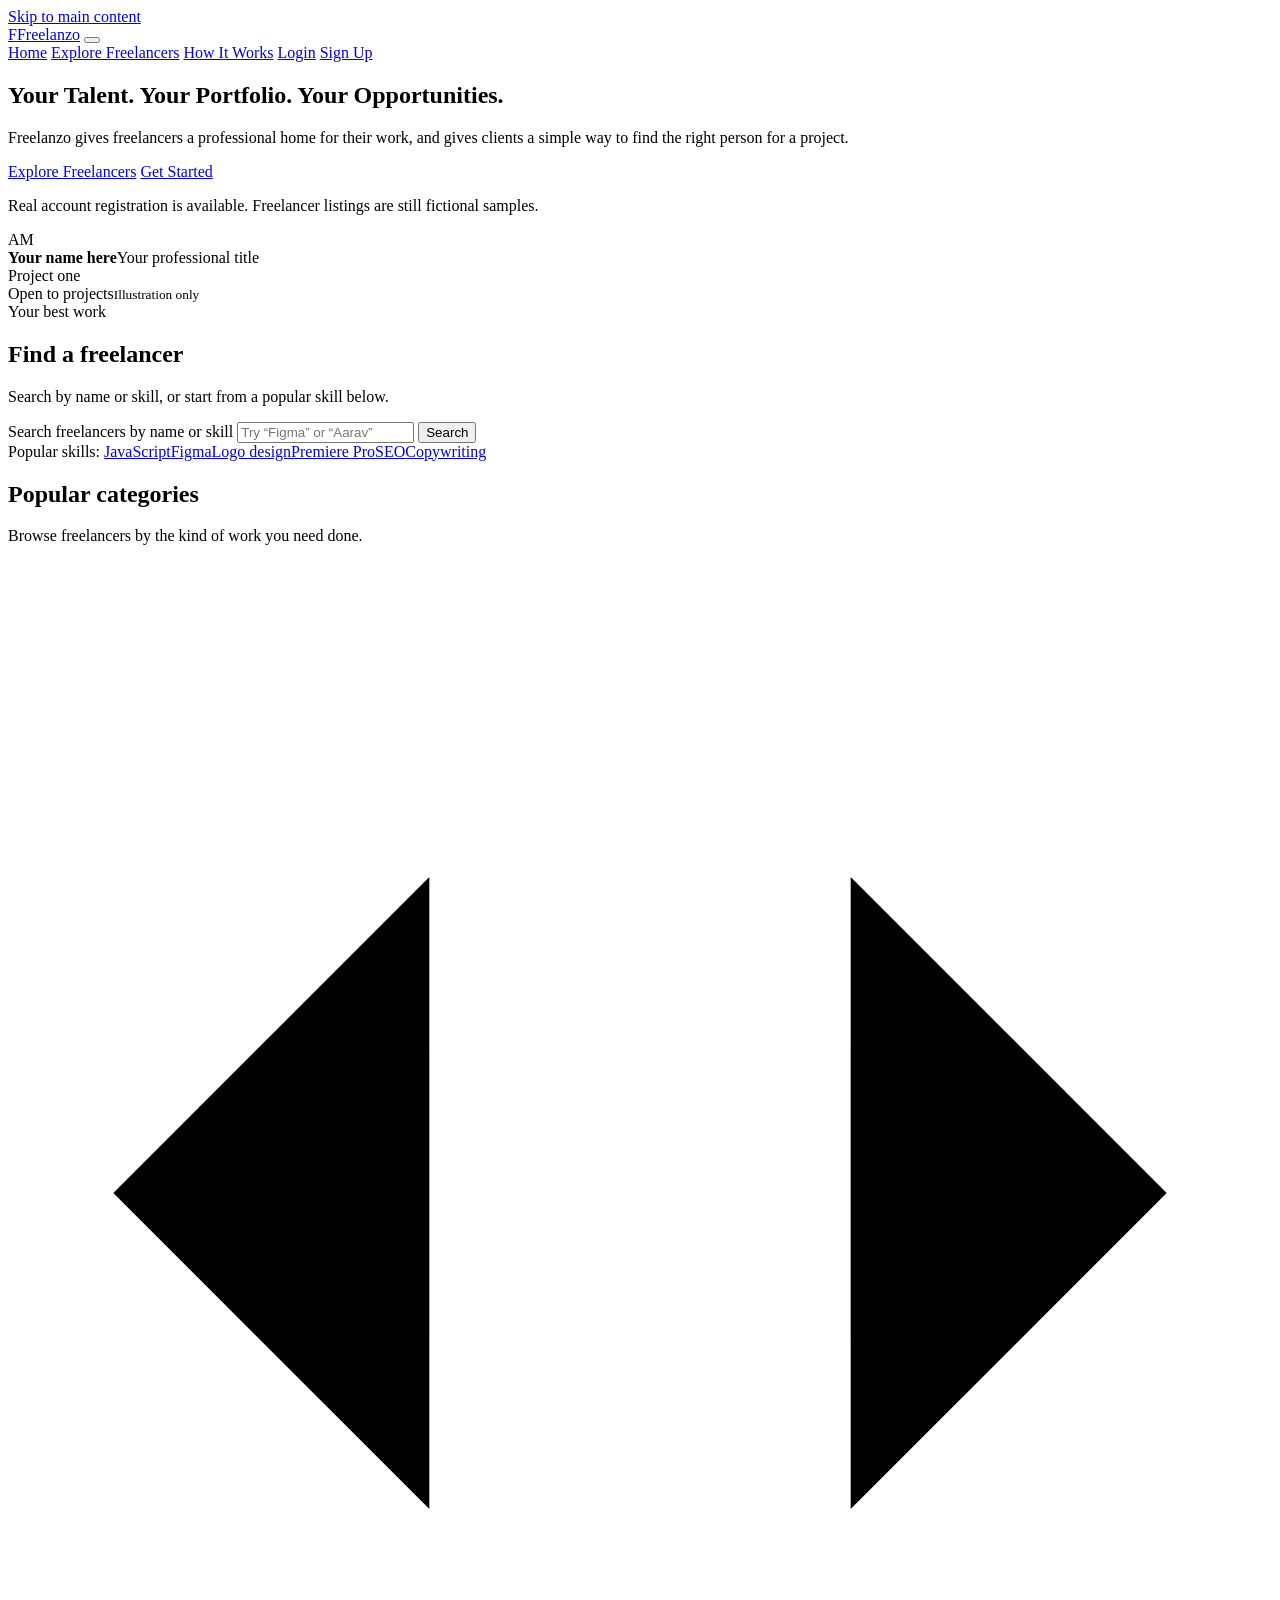
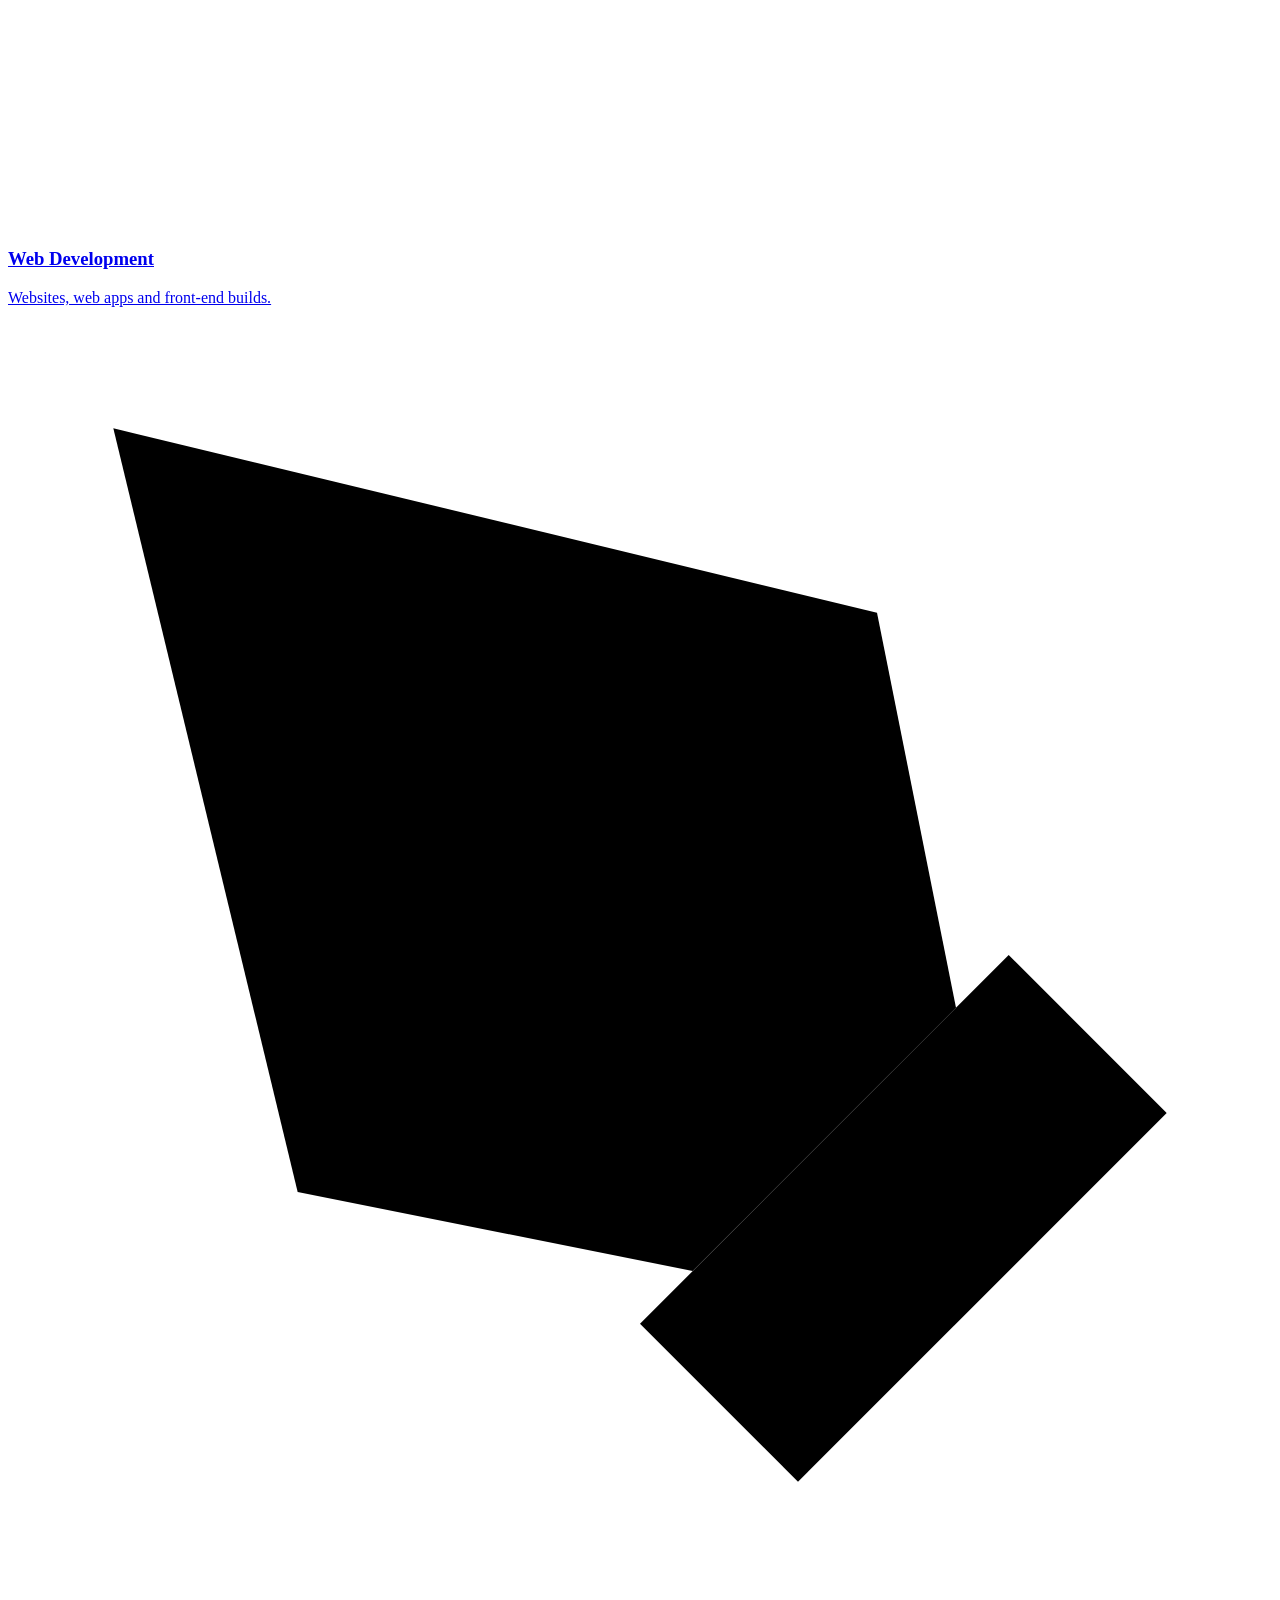
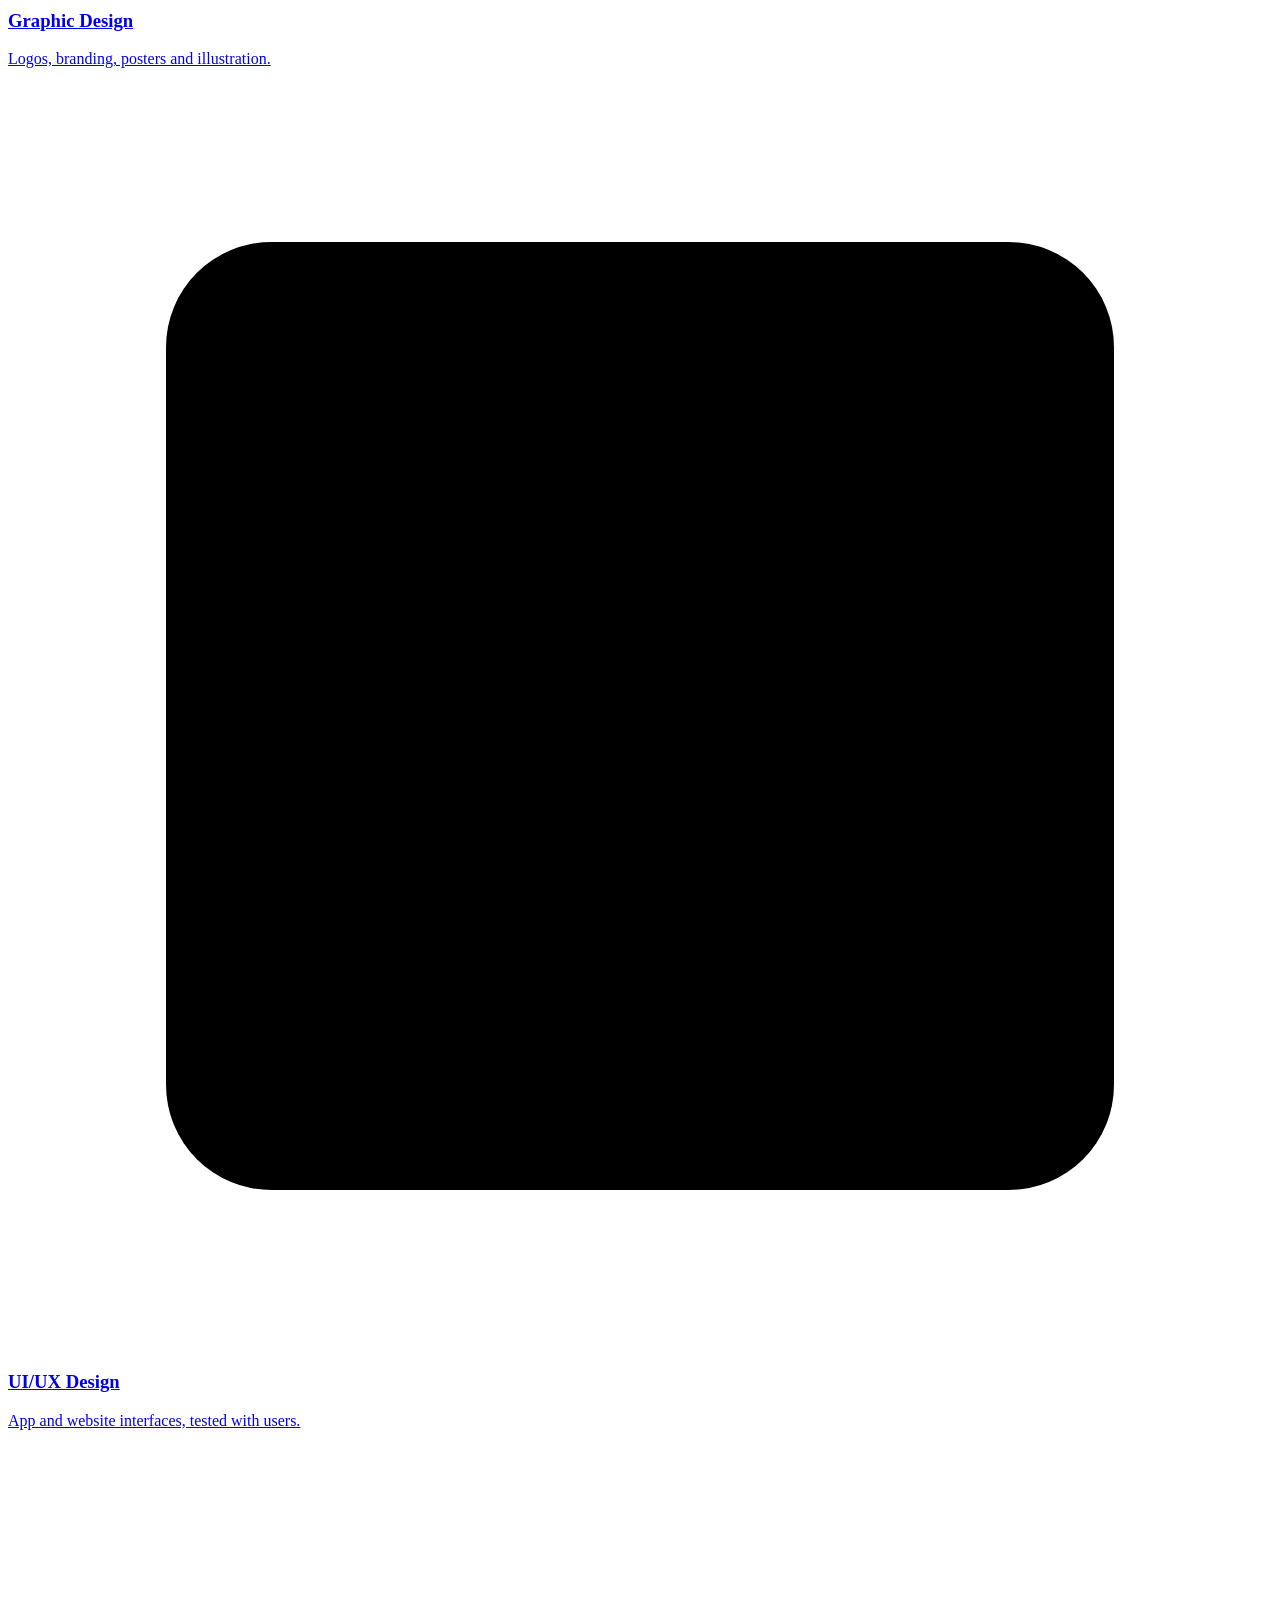
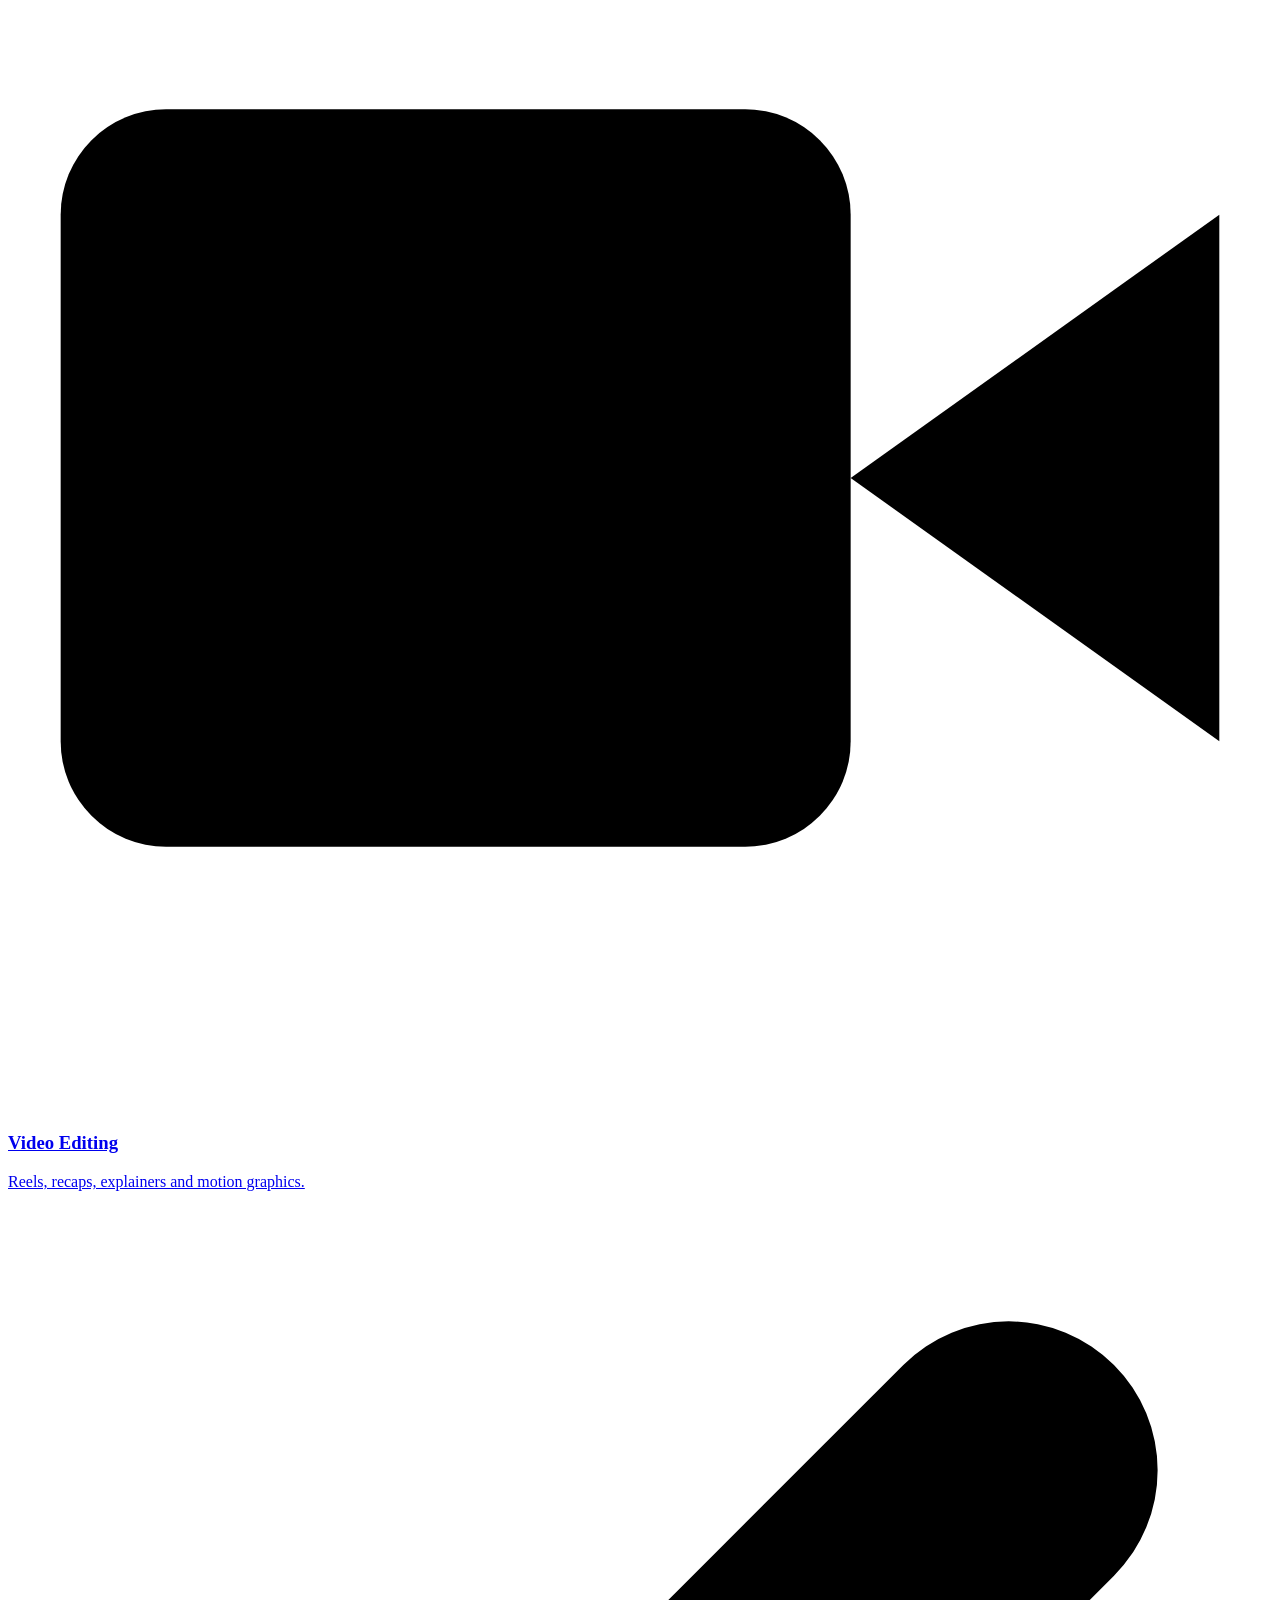
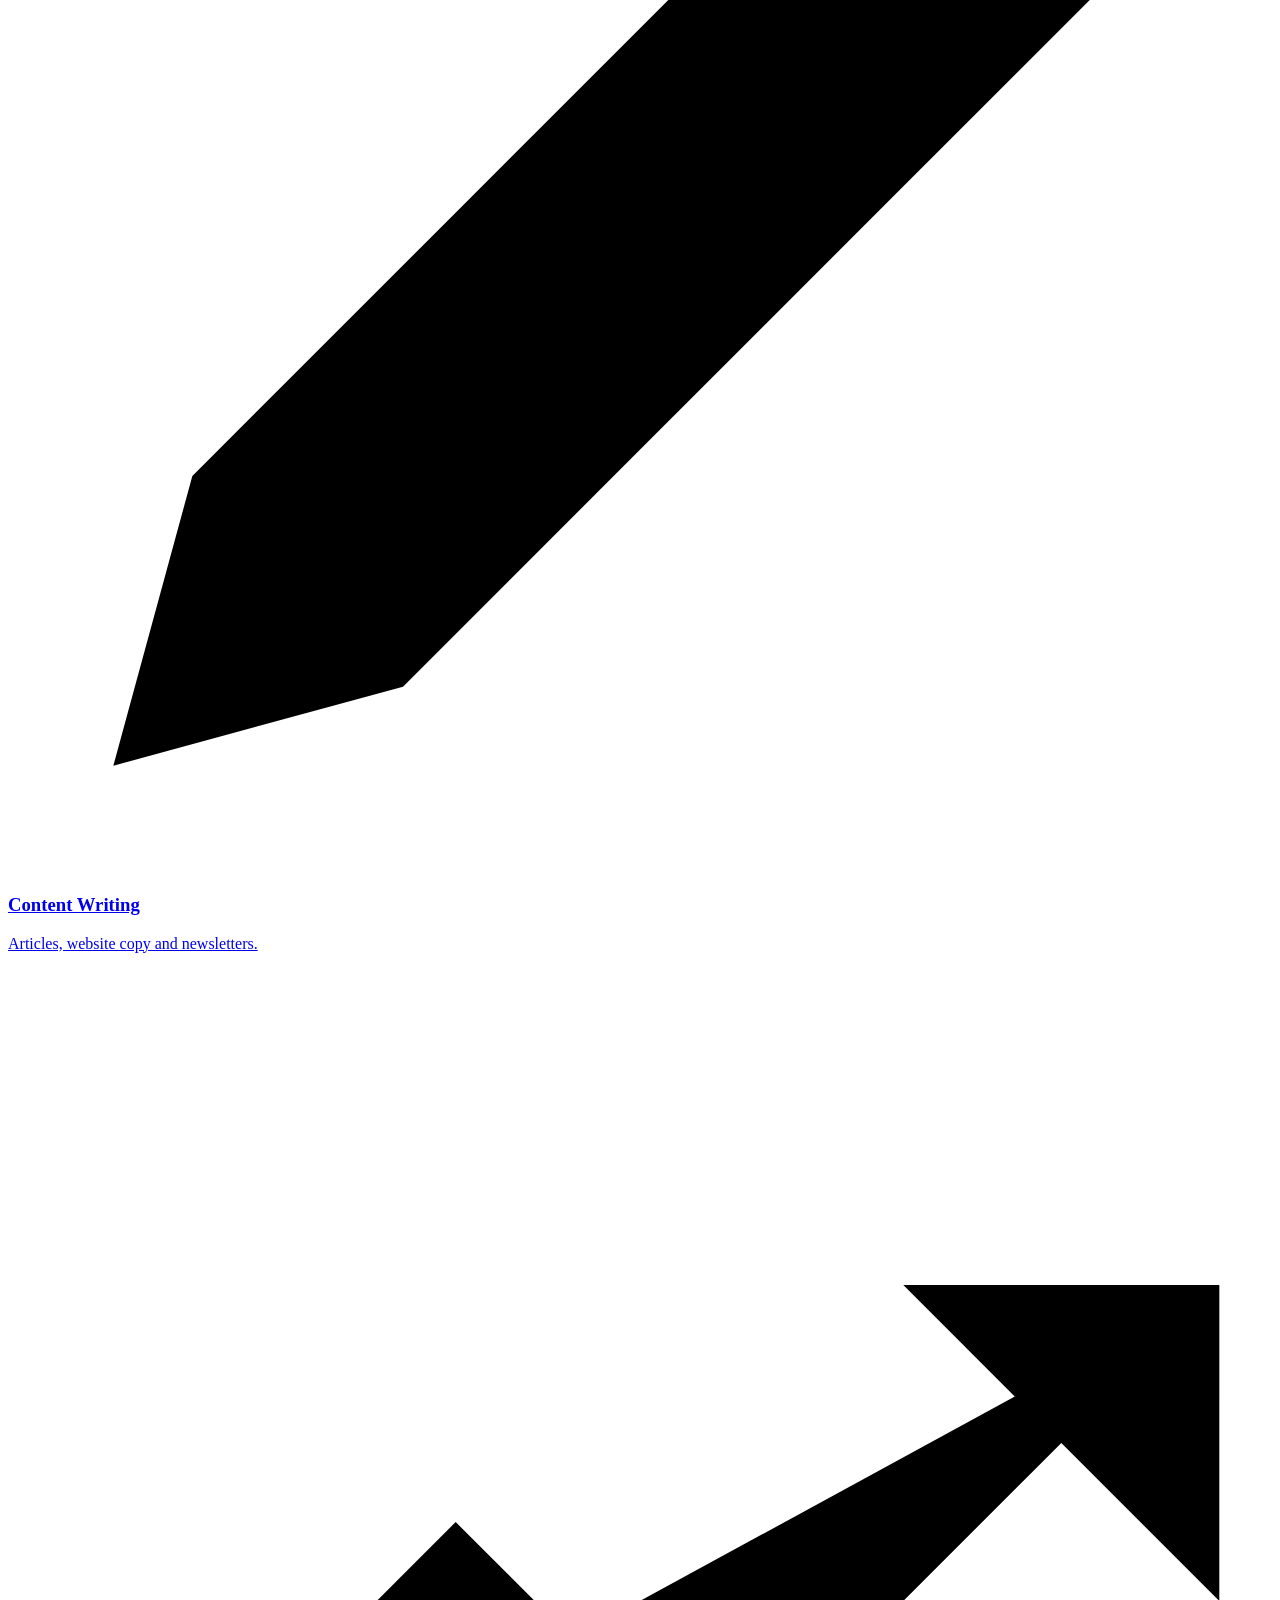
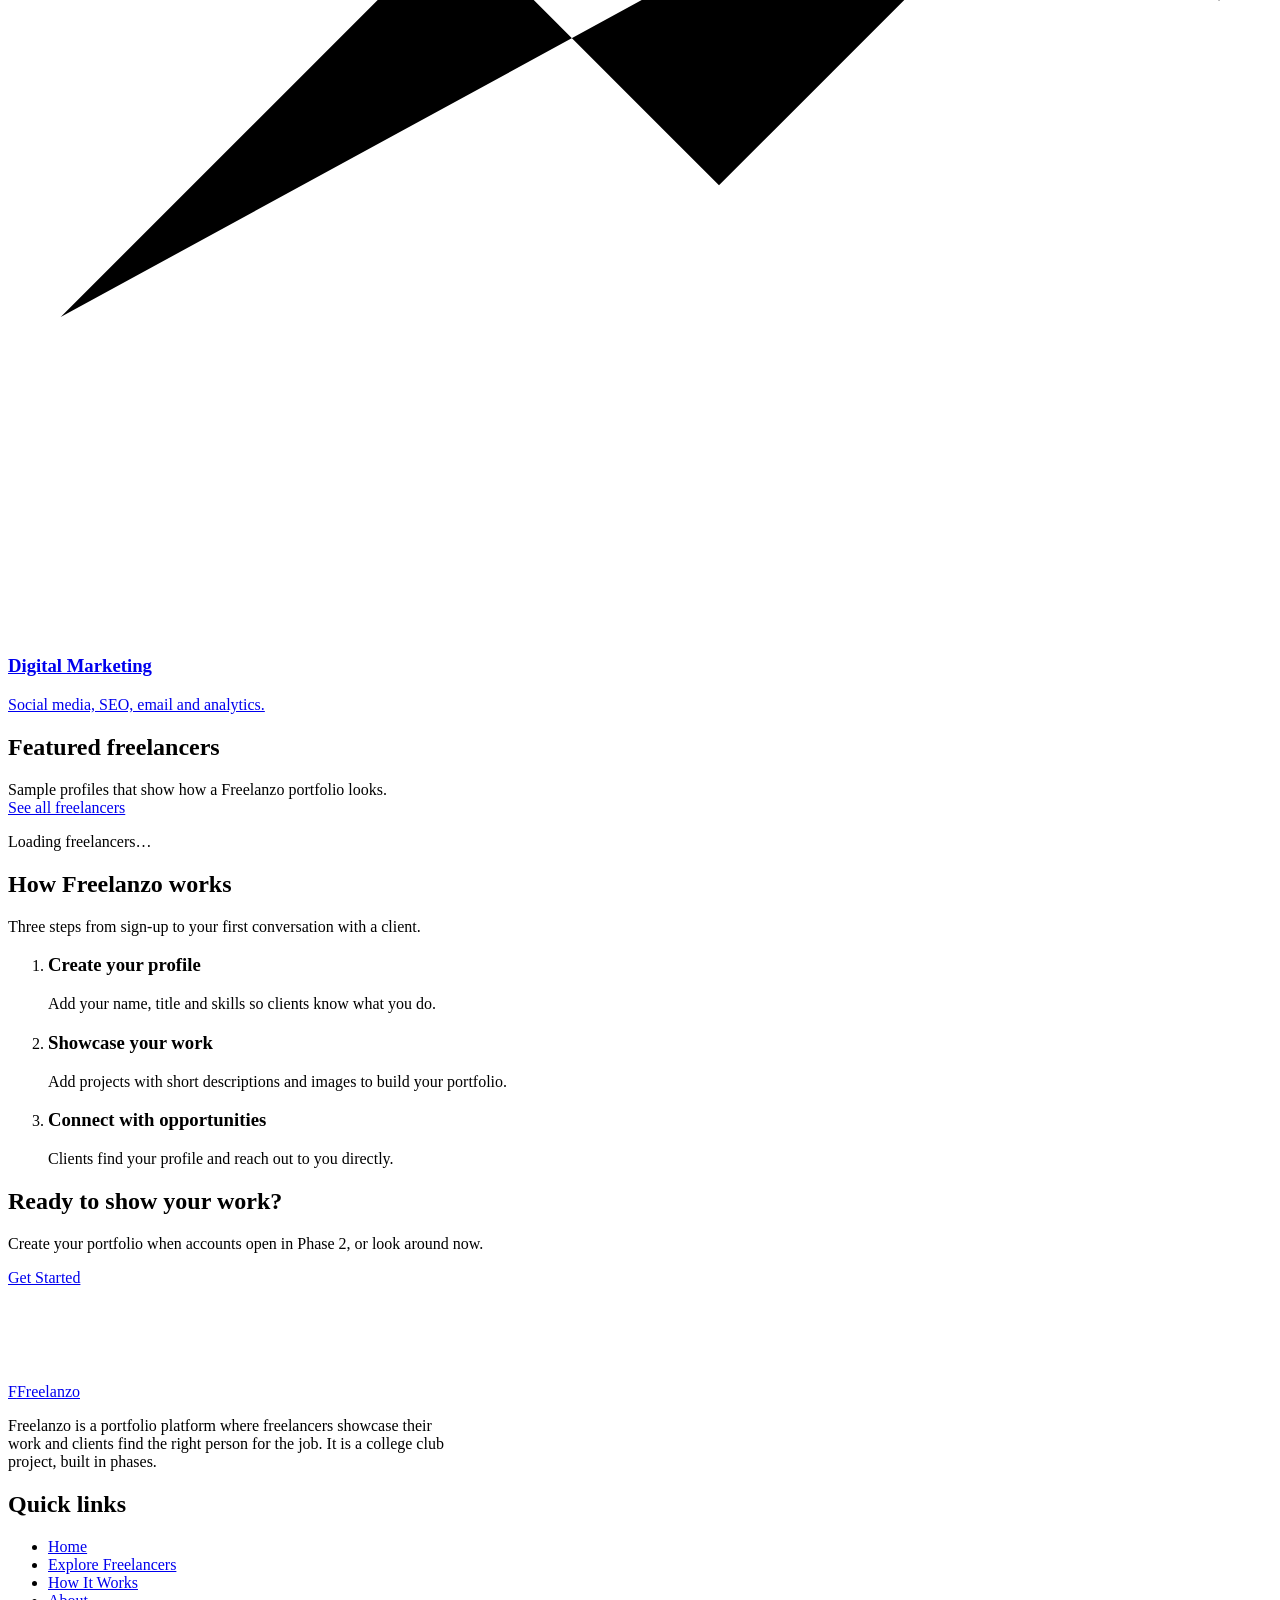
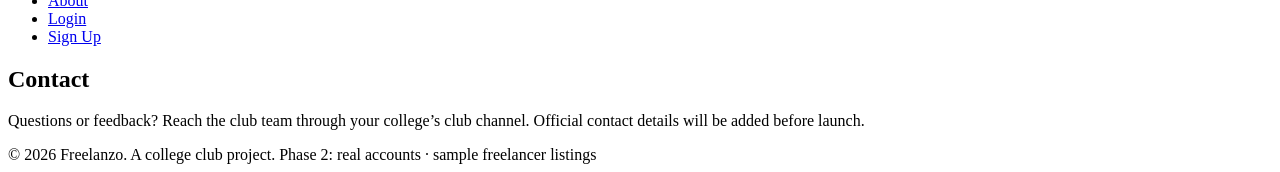
==== commit 6bd512ad: "Add files via upload" ====
--- a/index.html
+++ b/index.html
@@ -9,7 +9,7 @@
   <link rel="preconnect" href="https://fonts.googleapis.com">
   <link rel="preconnect" href="https://fonts.gstatic.com" crossorigin>
   <link href="https://fonts.googleapis.com/css2?family=Bricolage+Grotesque:opsz,wght@12..96,500;12..96,700;12..96,800&family=Instrument+Sans:wght@400;500;600;700&display=swap" rel="stylesheet">
-  <link rel="stylesheet" href="style.css">
+  <link rel="stylesheet" href="css/style.css">
 </head>
 <body data-page="home">
   <a class="skip-link" href="#main">Skip to main content</a>
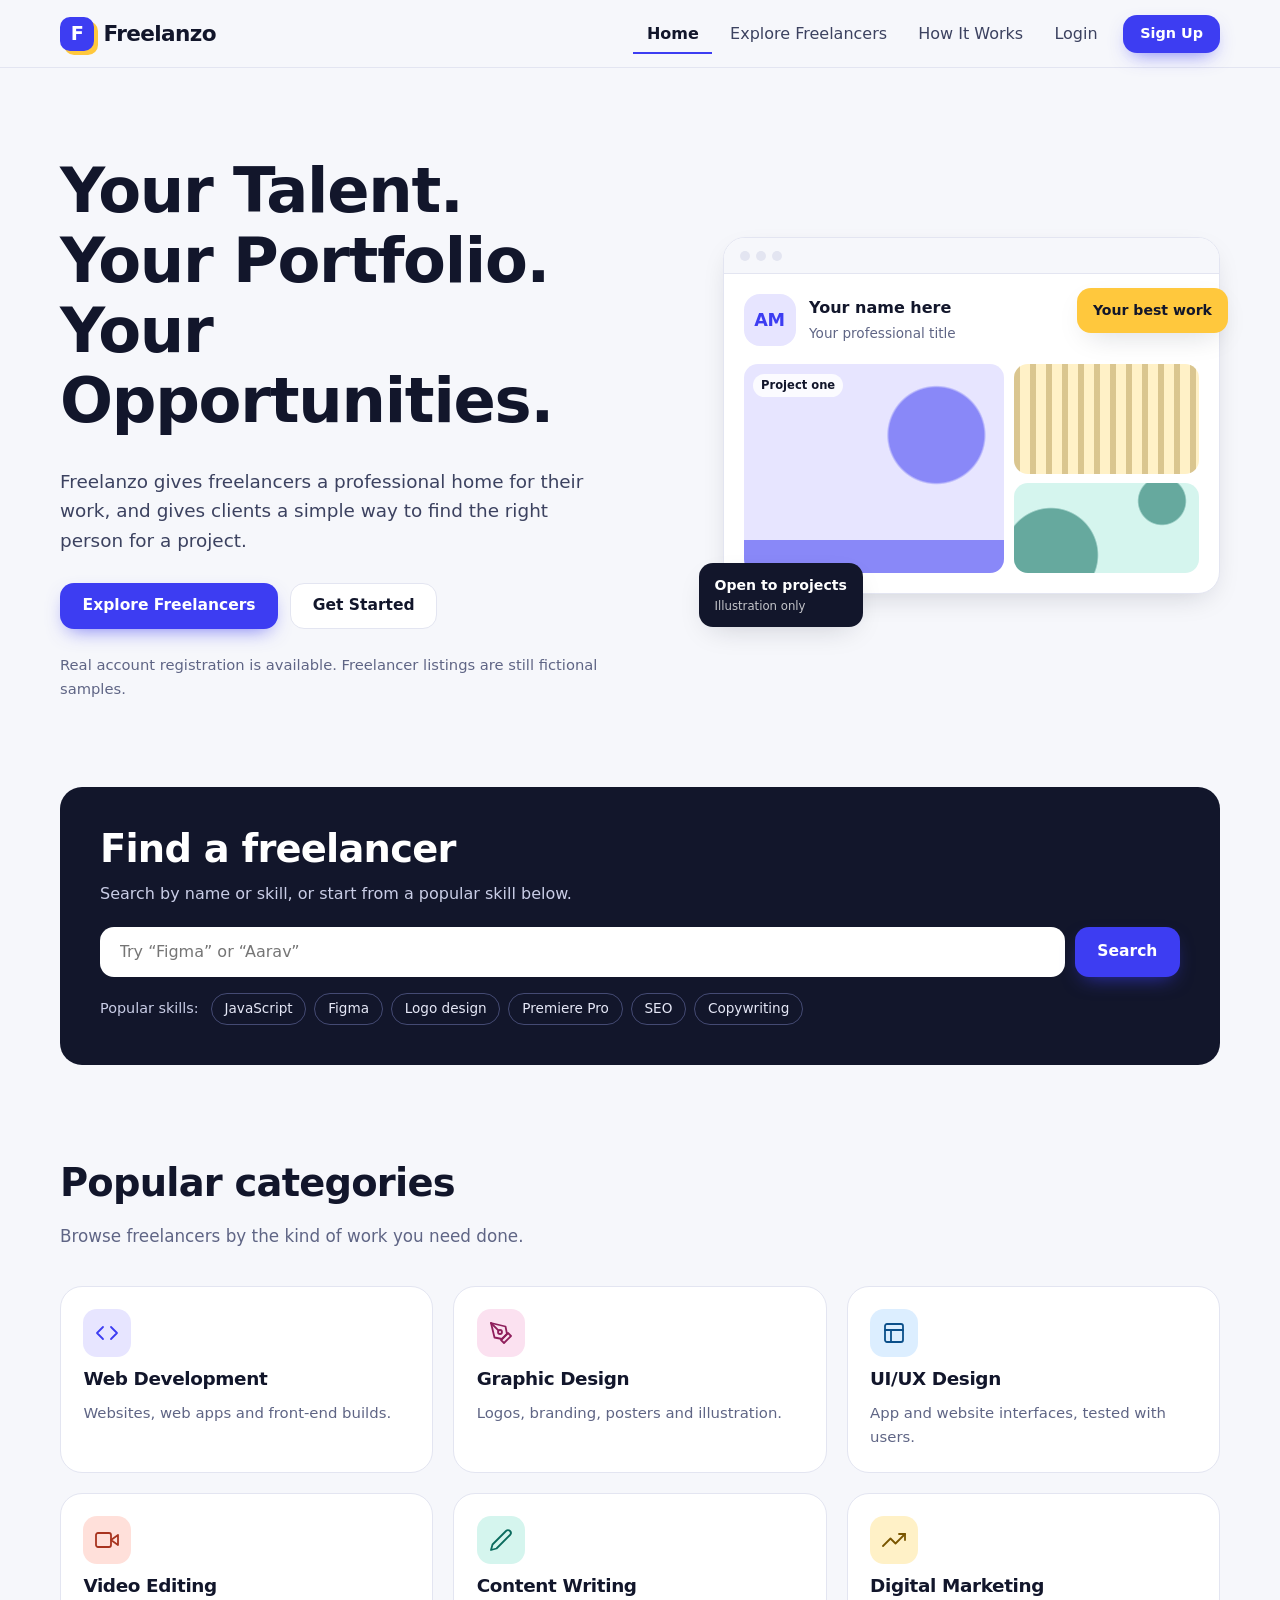
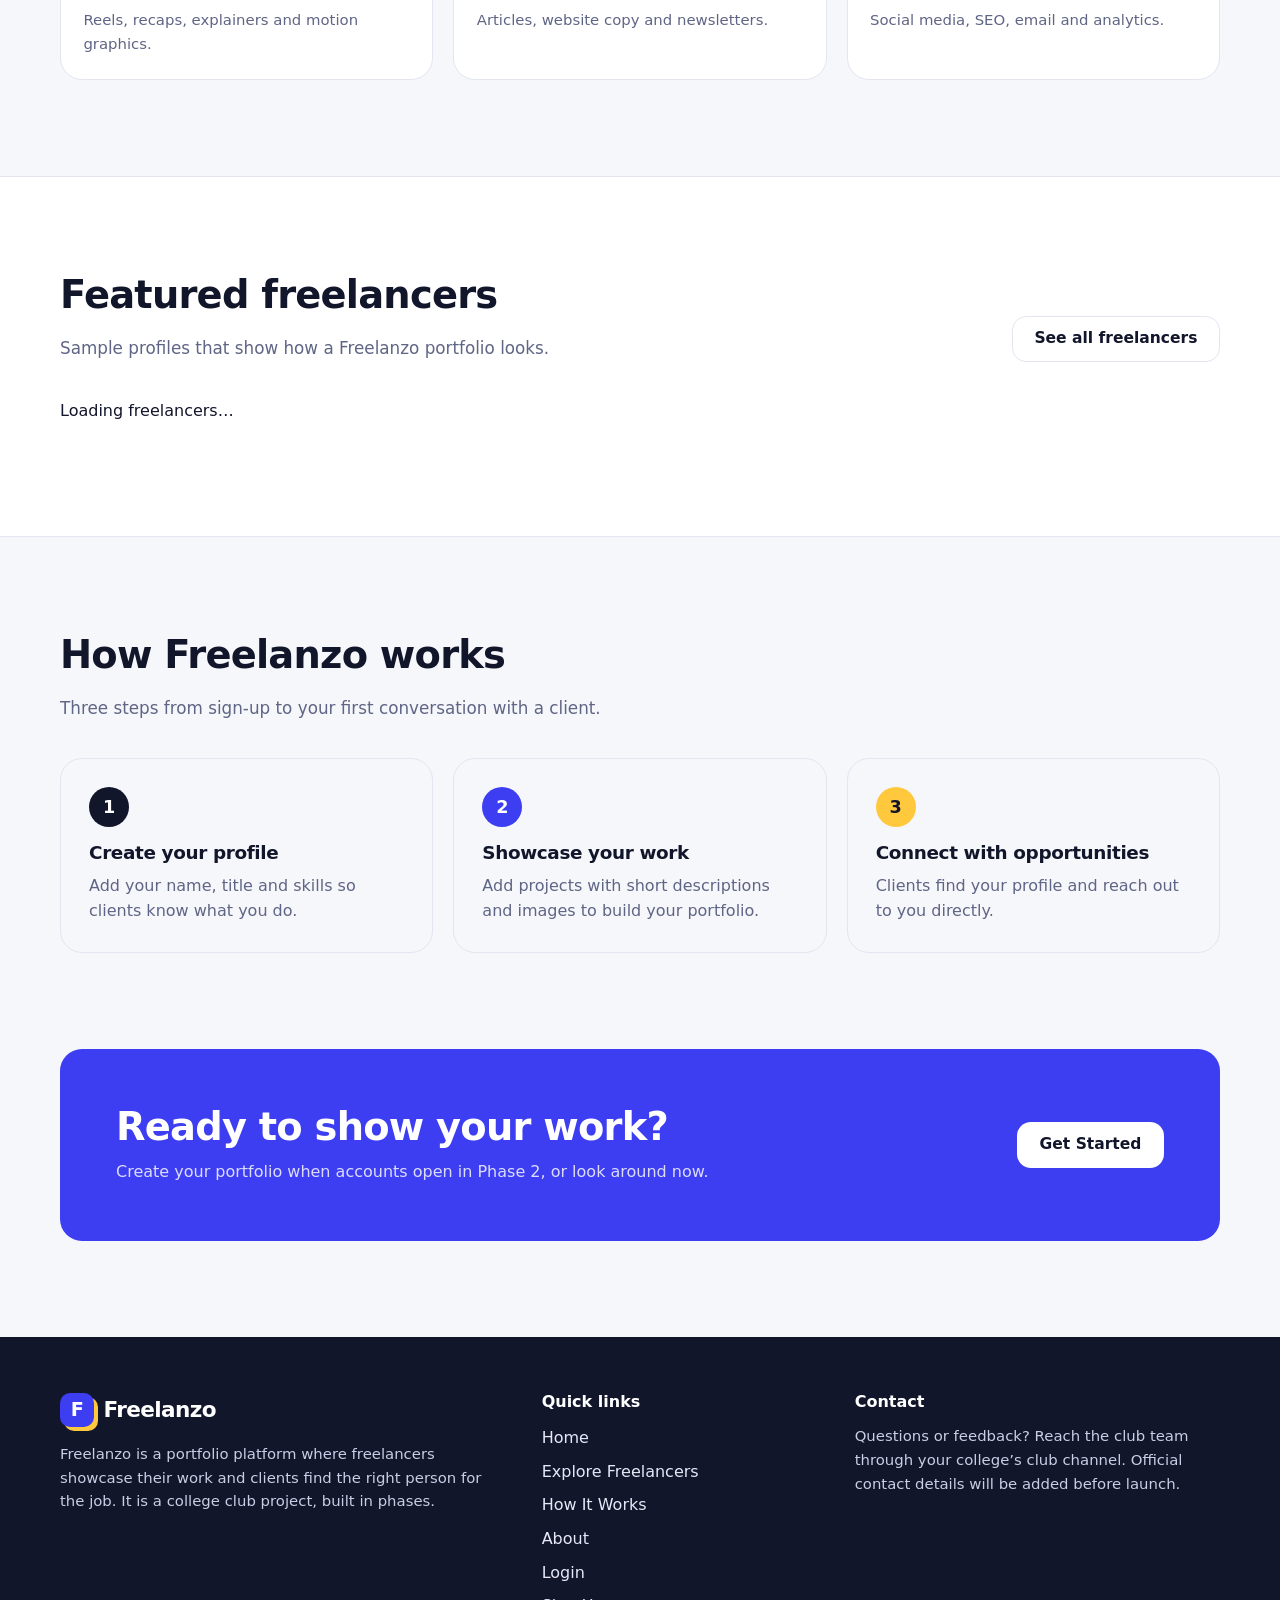
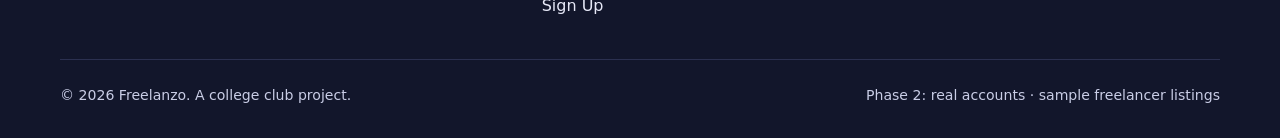
==== commit c0c2841b: "Update index.html" ====
--- a/index.html
+++ b/index.html
@@ -9,7 +9,7 @@
   <link rel="preconnect" href="https://fonts.googleapis.com">
   <link rel="preconnect" href="https://fonts.gstatic.com" crossorigin>
   <link href="https://fonts.googleapis.com/css2?family=Bricolage+Grotesque:opsz,wght@12..96,500;12..96,700;12..96,800&family=Instrument+Sans:wght@400;500;600;700&display=swap" rel="stylesheet">
-  <link rel="stylesheet" href="css/style.css">
+  <link rel="stylesheet" href="style.css">
 </head>
 <body data-page="home">
   <a class="skip-link" href="#main">Skip to main content</a>
--- a/style.css
+++ b/style.css
@@ -0,0 +1,484 @@
+/* ==========================================================================
+   Freelanzo — Phase 1 stylesheet
+   Sections: 1 Tokens · 2 Base · 3 Layout · 4 Buttons/Chips · 5 Navbar
+             6 Hero · 7 Home sections · 8 Cards · 9 Explore · 10 Profile
+             11 Forms · 12 Footer · 13 Motion · 14 Responsive
+   ========================================================================== */
+
+/* 1. DESIGN TOKENS ------------------------------------------------------- */
+:root {
+  --ink: #12162b;
+  --ink-2: #3c4260;
+  --muted: #5f6585;
+  --line: #e3e5f1;
+  --bg: #f6f7fb;
+  --surface: #ffffff;
+
+  --brand: #3d3df2;
+  --brand-dark: #2a2ac9;
+  --brand-soft: #ecedff;
+  --sun: #ffc83d;
+  --danger: #b42318;
+  --danger-soft: #fdecea;
+  --ok: #0b6b5e;
+
+  /* Tone pairs used for avatars and project placeholders */
+  --t1-bg: #e7e5ff; --t1-fg: #3d3df2;
+  --t2-bg: #fff1c7; --t2-fg: #7a5600;
+  --t3-bg: #d5f5ee; --t3-fg: #0b6b5e;
+  --t4-bg: #ffe0da; --t4-fg: #a8341f;
+  --t5-bg: #dceeff; --t5-fg: #0b4f8a;
+  --t6-bg: #fbe1f0; --t6-fg: #8f1f5c;
+
+  --font-display: "Bricolage Grotesque", "Segoe UI", system-ui, -apple-system, sans-serif;
+  --font-body: "Instrument Sans", "Segoe UI", system-ui, -apple-system, sans-serif;
+
+  --radius-sm: 10px;
+  --radius-md: 14px;
+  --radius-lg: 22px;
+  --shadow-sm: 0 1px 2px rgba(18, 22, 43, 0.06);
+  --shadow-md: 0 10px 30px -12px rgba(18, 22, 43, 0.22);
+  --container: 1160px;
+  --nav-h: 68px;
+}
+
+/* 2. BASE ---------------------------------------------------------------- */
+*, *::before, *::after { box-sizing: border-box; }
+html { scroll-behavior: smooth; scroll-padding-top: calc(var(--nav-h) + 12px); }
+body {
+  margin: 0;
+  font-family: var(--font-body);
+  font-size: 1rem;
+  line-height: 1.6;
+  color: var(--ink);
+  background: var(--bg);
+  -webkit-font-smoothing: antialiased;
+}
+img, svg { max-width: 100%; display: block; }
+h1, h2, h3, h4 { font-family: var(--font-display); line-height: 1.12; margin: 0 0 0.5em; letter-spacing: -0.02em; }
+h1 { font-size: clamp(2.3rem, 5.4vw, 3.9rem); font-weight: 800; }
+h2 { font-size: clamp(1.65rem, 3.4vw, 2.4rem); font-weight: 700; }
+h3 { font-size: 1.15rem; font-weight: 700; }
+p { margin: 0 0 1em; }
+a { color: var(--brand-dark); }
+a:hover { color: var(--brand); }
+ul, ol { margin: 0; padding: 0; list-style: none; }
+[hidden] { display: none !important; }
+:focus-visible { outline: 3px solid var(--brand); outline-offset: 3px; border-radius: 6px; }
+
+.skip-link {
+  position: absolute; left: 12px; top: -60px; z-index: 100;
+  background: var(--ink); color: #fff; padding: 10px 16px; border-radius: var(--radius-sm);
+}
+.skip-link:focus { top: 12px; color: #fff; }
+.visually-hidden {
+  position: absolute !important; width: 1px; height: 1px; margin: -1px; padding: 0;
+  overflow: hidden; clip: rect(0 0 0 0); white-space: nowrap; border: 0;
+}
+
+/* 3. LAYOUT -------------------------------------------------------------- */
+.container { width: min(100% - 2.5rem, var(--container)); margin-inline: auto; }
+.section { padding-block: clamp(3.5rem, 8vw, 6rem); }
+.section--white { background: var(--surface); border-block: 1px solid var(--line); }
+.section-head { max-width: 640px; margin-bottom: 2.25rem; }
+.section-head p { color: var(--muted); font-size: 1.05rem; }
+.section-head--row { max-width: none; display: flex; justify-content: space-between; align-items: end; gap: 1rem; flex-wrap: wrap; }
+.grid { display: grid; gap: 1.25rem; }
+.grid--cards { grid-template-columns: repeat(auto-fill, minmax(290px, 1fr)); }
+.grid--4 { grid-template-columns: repeat(4, 1fr); }
+.grid--3 { grid-template-columns: repeat(3, 1fr); }
+
+/* 4. BUTTONS & CHIPS ----------------------------------------------------- */
+.btn {
+  display: inline-flex; align-items: center; justify-content: center; gap: 0.5rem;
+  min-height: 46px; padding: 0.7rem 1.35rem;
+  font: 600 0.97rem/1 var(--font-body);
+  border-radius: var(--radius-md); border: 1.5px solid transparent;
+  cursor: pointer; text-decoration: none;
+  transition: transform 0.18s ease, background-color 0.18s ease, border-color 0.18s ease, box-shadow 0.18s ease;
+}
+.btn:hover { transform: translateY(-2px); }
+.btn:active { transform: translateY(0); }
+.btn--primary { background: var(--brand); color: #fff; box-shadow: 0 8px 20px -8px rgba(61, 61, 242, 0.7); }
+.btn--primary:hover { background: var(--brand-dark); color: #fff; }
+.btn--secondary { background: var(--surface); color: var(--ink); border-color: var(--line); }
+.btn--secondary:hover { border-color: var(--ink); color: var(--ink); }
+.btn--ghost { color: var(--brand-dark); background: var(--brand-soft); border-color: var(--brand-soft); }
+.btn--ghost:hover { background: #dedfff; color: var(--brand-dark); }
+.btn--block { width: 100%; }
+.btn--sm { min-height: 38px; padding: 0.5rem 1rem; font-size: 0.9rem; }
+.btn[disabled], .btn[aria-disabled="true"] { cursor: not-allowed; opacity: 0.75; }
+
+.chip {
+  display: inline-flex; align-items: center; min-height: 32px; padding: 0.2rem 0.8rem;
+  font: 500 0.85rem/1 var(--font-body);
+  color: var(--ink-2); background: var(--surface); border: 1px solid var(--line);
+  border-radius: 999px; text-decoration: none; cursor: pointer;
+  transition: background-color 0.15s ease, border-color 0.15s ease, color 0.15s ease;
+}
+a.chip:hover, button.chip:hover { border-color: var(--brand); color: var(--brand-dark); }
+button.chip[aria-pressed="true"] { background: var(--ink); border-color: var(--ink); color: #fff; }
+.chip--tag { background: var(--bg); cursor: default; min-height: 28px; font-size: 0.8rem; }
+.chip-row { display: flex; flex-wrap: wrap; gap: 0.5rem; }
+
+.badge {
+  display: inline-flex; align-items: center; gap: 0.4rem; padding: 0.25rem 0.7rem;
+  font-size: 0.8rem; font-weight: 600; border-radius: 999px;
+  background: var(--t2-bg); color: var(--t2-fg);
+}
+
+/* 5. NAVBAR -------------------------------------------------------------- */
+.navbar {
+  position: sticky; top: 0; z-index: 50; height: var(--nav-h);
+  background: rgba(246, 247, 251, 0.92); backdrop-filter: blur(10px);
+  border-bottom: 1px solid var(--line);
+}
+.navbar__inner { height: 100%; display: flex; align-items: center; justify-content: space-between; gap: 1rem; }
+.logo {
+  display: inline-flex; align-items: center; gap: 0.6rem; text-decoration: none;
+  font: 800 1.35rem/1 var(--font-display); letter-spacing: -0.03em; color: var(--ink);
+}
+.logo:hover { color: var(--ink); }
+.logo__mark {
+  width: 34px; height: 34px; border-radius: 10px; background: var(--brand); color: #fff;
+  display: grid; place-items: center; font-size: 1.2rem;
+  box-shadow: 4px 4px 0 var(--sun);
+}
+.nav-menu { display: flex; align-items: center; gap: 0.25rem; }
+.nav-link {
+  padding: 0.5rem 0.85rem; border-radius: var(--radius-sm);
+  font-weight: 500; color: var(--ink-2); text-decoration: none;
+  transition: background-color 0.15s ease, color 0.15s ease;
+}
+.nav-link:hover { background: var(--brand-soft); color: var(--brand-dark); }
+.nav-link[aria-current="page"] { color: var(--ink); font-weight: 700; box-shadow: inset 0 -2px 0 var(--brand); border-radius: 0; }
+.nav-menu .btn { margin-left: 0.5rem; }
+.nav-toggle {
+  display: none; width: 44px; height: 44px; border: 1px solid var(--line);
+  background: var(--surface); border-radius: var(--radius-sm); cursor: pointer; padding: 0;
+  align-items: center; justify-content: center; flex-direction: column; gap: 5px;
+}
+.nav-toggle span { display: block; width: 20px; height: 2px; background: var(--ink); border-radius: 2px; transition: transform 0.2s ease, opacity 0.2s ease; }
+.nav-toggle[aria-expanded="true"] span:nth-child(1) { transform: translateY(7px) rotate(45deg); }
+.nav-toggle[aria-expanded="true"] span:nth-child(2) { opacity: 0; }
+.nav-toggle[aria-expanded="true"] span:nth-child(3) { transform: translateY(-7px) rotate(-45deg); }
+
+/* 6. HERO ---------------------------------------------------------------- */
+.hero { padding-block: clamp(2.5rem, 7vw, 5.5rem) clamp(2.5rem, 6vw, 4.5rem); overflow: hidden; }
+.hero__grid { display: grid; grid-template-columns: 1.05fr 0.95fr; gap: clamp(2rem, 5vw, 4rem); align-items: center; }
+.hero__lead { font-size: 1.15rem; color: var(--ink-2); max-width: 34rem; margin-bottom: 1.75rem; }
+.hero__ctas { display: flex; flex-wrap: wrap; gap: 0.75rem; }
+.hero__note { margin-top: 1.5rem; color: var(--muted); font-size: 0.92rem; }
+
+/* Mock portfolio window (pure CSS illustration) */
+.mock { position: relative; padding: 0 0 2.5rem 1.5rem; }
+.mock__window {
+  background: var(--surface); border: 1px solid var(--line); border-radius: var(--radius-lg);
+  box-shadow: var(--shadow-md); overflow: hidden;
+}
+.mock__bar { display: flex; gap: 6px; padding: 0.8rem 1rem; border-bottom: 1px solid var(--line); background: var(--bg); }
+.mock__bar i { width: 10px; height: 10px; border-radius: 50%; background: var(--line); display: block; }
+.mock__body { padding: 1.25rem; }
+.mock__who { display: flex; align-items: center; gap: 0.85rem; margin-bottom: 1.1rem; }
+.mock__who strong { display: block; font-family: var(--font-display); }
+.mock__who span { font-size: 0.85rem; color: var(--muted); }
+.mock__tiles { display: grid; grid-template-columns: 1.4fr 1fr; grid-template-rows: 110px 90px; gap: 0.6rem; }
+.mock__tiles .tile:first-child { grid-row: span 2; }
+.mock__float {
+  position: absolute; background: var(--ink); color: #fff; border-radius: var(--radius-md);
+  padding: 0.7rem 1rem; box-shadow: var(--shadow-md); font-size: 0.88rem; font-weight: 600;
+}
+.mock__float--a { left: 0; bottom: 0.5rem; }
+.mock__float small { display: block; font-weight: 400; opacity: 0.75; }
+.mock__float--b { right: -0.5rem; top: 3.2rem; background: var(--sun); color: var(--ink); }
+.mock .tile__label { top: 0.6rem; bottom: auto; }
+
+/* 7. HOME SECTIONS ------------------------------------------------------- */
+.search-panel {
+  background: var(--ink); color: #fff; border-radius: var(--radius-lg);
+  padding: clamp(1.5rem, 4vw, 2.5rem);
+}
+.search-panel h2 { margin-bottom: 0.3em; }
+.search-panel p { color: #c9cde6; }
+.search-form { display: flex; gap: 0.6rem; margin: 1.25rem 0 1rem; }
+.search-form input {
+  flex: 1; min-width: 0; min-height: 50px; padding: 0 1.1rem;
+  font: inherit; color: var(--ink); background: #fff;
+  border: 2px solid transparent; border-radius: var(--radius-md);
+}
+.search-form input:focus-visible { outline: 3px solid var(--sun); outline-offset: 2px; }
+.search-panel .chip { background: transparent; color: #e6e8f7; border-color: #444a73; }
+.search-panel a.chip:hover { border-color: var(--sun); color: var(--sun); }
+.search-panel__label { font-size: 0.9rem; color: #c9cde6; margin-right: 0.25rem; align-self: center; }
+
+.category {
+  display: flex; flex-direction: column; gap: 0.75rem; padding: 1.4rem;
+  background: var(--surface); border: 1px solid var(--line); border-radius: var(--radius-lg);
+  text-decoration: none; color: var(--ink);
+  transition: transform 0.2s ease, border-color 0.2s ease, box-shadow 0.2s ease;
+}
+.category:hover { transform: translateY(-4px); border-color: var(--brand); box-shadow: var(--shadow-md); color: var(--ink); }
+.category__icon { width: 48px; height: 48px; border-radius: var(--radius-md); display: grid; place-items: center; }
+.category__icon svg { width: 24px; height: 24px; stroke: currentColor; fill: none; stroke-width: 1.8; stroke-linecap: round; stroke-linejoin: round; }
+.category h3 { margin: 0; }
+.category p { margin: 0; color: var(--muted); font-size: 0.93rem; }
+
+.steps { display: grid; grid-template-columns: repeat(3, 1fr); gap: 1.25rem; counter-reset: step; }
+.step { position: relative; padding: 1.75rem; background: var(--bg); border: 1px solid var(--line); border-radius: var(--radius-lg); }
+.step::before {
+  counter-increment: step; content: counter(step);
+  display: grid; place-items: center; width: 40px; height: 40px; margin-bottom: 1rem;
+  font: 800 1.1rem var(--font-display); background: var(--ink); color: #fff; border-radius: 50%;
+}
+.step:nth-child(2)::before { background: var(--brand); }
+.step:nth-child(3)::before { background: var(--sun); color: var(--ink); }
+.step p { margin: 0; color: var(--muted); }
+
+.cta-band {
+  background: var(--brand); color: #fff; border-radius: var(--radius-lg);
+  padding: clamp(2rem, 5vw, 3.5rem); display: flex; justify-content: space-between; align-items: center; gap: 1.5rem; flex-wrap: wrap;
+}
+.cta-band h2 { margin: 0 0 0.3em; }
+.cta-band p { margin: 0; color: #dcdcff; }
+.cta-band .btn--secondary { border-color: transparent; }
+
+/* 8. CARDS (freelancers) ------------------------------------------------- */
+.avatar {
+  flex: none; display: grid; place-items: center; width: 52px; height: 52px; border-radius: 16px;
+  font: 800 1.1rem var(--font-display); letter-spacing: -0.02em;
+}
+.avatar--lg { width: 112px; height: 112px; border-radius: 30px; font-size: 2.4rem; }
+.avatar--sm { width: 40px; height: 40px; border-radius: 12px; font-size: 0.95rem; }
+.tone-1 { background: var(--t1-bg); color: var(--t1-fg); }
+.tone-2 { background: var(--t2-bg); color: var(--t2-fg); }
+.tone-3 { background: var(--t3-bg); color: var(--t3-fg); }
+.tone-4 { background: var(--t4-bg); color: var(--t4-fg); }
+.tone-5 { background: var(--t5-bg); color: var(--t5-fg); }
+.tone-6 { background: var(--t6-bg); color: var(--t6-fg); }
+
+.card {
+  display: flex; flex-direction: column; gap: 1rem; padding: 1.4rem;
+  background: var(--surface); border: 1px solid var(--line); border-radius: var(--radius-lg);
+  transition: transform 0.2s ease, box-shadow 0.2s ease, border-color 0.2s ease;
+}
+.card:hover { transform: translateY(-4px); box-shadow: var(--shadow-md); border-color: #c9ccec; }
+.card__head { display: flex; align-items: center; gap: 0.9rem; }
+.card__head h3 { margin: 0; font-size: 1.1rem; }
+.card__title { margin: 0; color: var(--muted); font-size: 0.92rem; }
+.card__bio { margin: 0; color: var(--ink-2); font-size: 0.95rem; flex: 1; }
+.card__skills { display: flex; flex-wrap: wrap; gap: 0.4rem; }
+.card__foot { margin-top: auto; }
+
+/* Project placeholder tiles (no image files needed) */
+.tile { position: relative; border-radius: var(--radius-md); overflow: hidden; min-height: 56px; }
+.tile::before { content: ""; position: absolute; inset: 0; opacity: 0.55; }
+.tile--a::before { background: radial-gradient(circle at 74% 34%, currentColor 0 20%, transparent 21%), linear-gradient(0deg, currentColor 0 16%, transparent 16%); }
+.tile--b::before { background: repeating-linear-gradient(90deg, currentColor 0 6px, transparent 6px 16px); opacity: 0.28; }
+.tile--c::before { background: radial-gradient(circle at 20% 80%, currentColor 0 28%, transparent 29%), radial-gradient(circle at 80% 20%, currentColor 0 14%, transparent 15%); }
+.tile__label {
+  position: absolute; left: 0.6rem; bottom: 0.5rem; font-size: 0.72rem; font-weight: 700;
+  padding: 0.15rem 0.5rem; background: rgba(255, 255, 255, 0.85); color: var(--ink); border-radius: 999px;
+}
+.preview { display: grid; grid-template-columns: repeat(3, 1fr); gap: 0.4rem; height: 58px; }
+.preview .tile { min-height: 0; border-radius: 10px; }
+
+/* 9. EXPLORE ------------------------------------------------------------- */
+.page-head { padding-block: clamp(2rem, 5vw, 3.5rem) 1.5rem; }
+.page-head h1 { font-size: clamp(2rem, 4.5vw, 3rem); }
+.page-head p { color: var(--muted); max-width: 40rem; font-size: 1.05rem; }
+.notice {
+  display: flex; gap: 0.6rem; align-items: flex-start; padding: 0.8rem 1rem; margin-bottom: 1.5rem;
+  background: var(--t2-bg); color: #5c4200; border-radius: var(--radius-md); font-size: 0.92rem;
+}
+.notice strong { white-space: nowrap; }
+.filters { background: var(--surface); border: 1px solid var(--line); border-radius: var(--radius-lg); padding: 1.25rem; margin-bottom: 1.5rem; }
+.filters .search-form { margin: 0 0 1rem; }
+.filters .search-form input { border-color: var(--line); background: var(--bg); }
+.results-meta { color: var(--muted); font-size: 0.95rem; margin: 0 0 1rem; }
+.empty {
+  text-align: center; padding: clamp(2.5rem, 6vw, 4rem) 1.5rem;
+  background: var(--surface); border: 2px dashed var(--line); border-radius: var(--radius-lg);
+}
+.empty h3 { font-size: 1.3rem; }
+.empty p { color: var(--muted); max-width: 30rem; margin-inline: auto; }
+
+/* 10. PROFILE ------------------------------------------------------------ */
+.profile-hero {
+  display: flex; gap: 1.75rem; align-items: center; flex-wrap: wrap;
+  padding: clamp(1.5rem, 4vw, 2.5rem); background: var(--surface);
+  border: 1px solid var(--line); border-radius: var(--radius-lg); margin-bottom: 1.5rem;
+}
+.profile-hero__main { flex: 1; min-width: 240px; }
+.profile-hero h1 { font-size: clamp(1.9rem, 4vw, 2.7rem); margin-bottom: 0.15em; }
+.profile-hero__title { font-size: 1.15rem; color: var(--ink-2); margin-bottom: 0.75rem; }
+.profile-hero__meta { display: flex; flex-wrap: wrap; gap: 0.5rem; }
+.profile-hero__cta { display: flex; flex-direction: column; gap: 0.5rem; align-items: stretch; min-width: 200px; }
+.contact-note { margin: 0; font-size: 0.88rem; color: var(--ok); min-height: 1.3em; max-width: 220px; }
+.profile-layout { display: grid; grid-template-columns: 1fr 320px; gap: 1.5rem; align-items: start; }
+.panel { background: var(--surface); border: 1px solid var(--line); border-radius: var(--radius-lg); padding: 1.6rem; margin-bottom: 1.5rem; }
+.panel h2 { font-size: 1.35rem; }
+.panel p:last-child { margin-bottom: 0; }
+.projects { display: grid; gap: 1.25rem; grid-template-columns: repeat(2, 1fr); }
+.project .tile { height: 170px; margin-bottom: 0.9rem; }
+.project h3 { margin-bottom: 0.25em; }
+.project p { color: var(--muted); font-size: 0.95rem; margin: 0; }
+.back-link { display: inline-flex; margin-bottom: 1rem; font-weight: 600; text-decoration: none; }
+
+/* 11. FORMS -------------------------------------------------------------- */
+.auth-wrap { min-height: calc(100vh - var(--nav-h)); display: grid; place-items: center; padding: 2.5rem 0; }
+.auth-card {
+  width: min(100% - 2rem, 460px); background: var(--surface);
+  border: 1px solid var(--line); border-radius: var(--radius-lg);
+  padding: clamp(1.5rem, 5vw, 2.5rem); box-shadow: var(--shadow-md);
+}
+.auth-card h1 { font-size: 2rem; margin-bottom: 0.2em; }
+.auth-card > p { color: var(--muted); }
+.field { margin-bottom: 1.15rem; }
+.field label, .field legend { display: block; font-weight: 600; font-size: 0.93rem; margin-bottom: 0.4rem; padding: 0; }
+.input {
+  width: 100%; min-height: 48px; padding: 0 1rem; font: inherit; color: var(--ink);
+  background: var(--bg); border: 1.5px solid var(--line); border-radius: var(--radius-md);
+  transition: border-color 0.15s ease, background-color 0.15s ease;
+}
+.input:hover { border-color: #c4c8e4; }
+.input:focus-visible { outline: 3px solid var(--brand-soft); outline-offset: 0; border-color: var(--brand); background: #fff; }
+.input[aria-invalid="true"] { border-color: var(--danger); background: var(--danger-soft); }
+.input-group { position: relative; }
+.input-group .input { padding-right: 4.5rem; }
+.toggle-pw {
+  position: absolute; right: 6px; top: 6px; height: 36px; padding: 0 0.7rem;
+  background: transparent; border: 0; border-radius: var(--radius-sm); cursor: pointer;
+  font: 600 0.85rem var(--font-body); color: var(--brand-dark);
+}
+.toggle-pw:hover { background: var(--brand-soft); }
+.field-error { margin: 0.35rem 0 0; font-size: 0.86rem; color: var(--danger); min-height: 1.2em; }
+.field-hint { margin: 0.35rem 0 0; font-size: 0.85rem; color: var(--muted); }
+fieldset.field { border: 0; padding: 0; margin: 0 0 1.15rem; min-width: 0; }
+.radio-cards { display: grid; grid-template-columns: 1fr 1fr; gap: 0.6rem; }
+.radio-card { position: relative; }
+.radio-card input { position: absolute; opacity: 0; inset: 0; cursor: pointer; }
+.radio-card span {
+  display: block; padding: 0.85rem 1rem; border: 1.5px solid var(--line); border-radius: var(--radius-md);
+  font-weight: 600; background: var(--bg); transition: border-color 0.15s ease, background-color 0.15s ease;
+}
+.radio-card small { display: block; font-weight: 400; color: var(--muted); font-size: 0.82rem; }
+.radio-card input:checked + span { border-color: var(--brand); background: var(--brand-soft); }
+.radio-card input:focus-visible + span { outline: 3px solid var(--brand); outline-offset: 2px; }
+.check { display: flex; gap: 0.6rem; align-items: flex-start; font-size: 0.93rem; }
+.check input { width: 20px; height: 20px; margin: 2px 0 0; accent-color: var(--brand); flex: none; }
+.form-status {
+  margin: 0 0 1rem; padding: 0.85rem 1rem; border-radius: var(--radius-md);
+  background: var(--brand-soft); color: var(--brand-dark); font-size: 0.93rem;
+}
+.form-status:empty { display: none; }
+.auth-alt { text-align: center; margin: 1.5rem 0 0; color: var(--muted); font-size: 0.95rem; }
+
+/* 12. FOOTER ------------------------------------------------------------- */
+.footer { background: var(--ink); color: #c9cde6; padding-block: 3.5rem 2rem; }
+.footer a { color: #e6e8f7; text-decoration: none; }
+.footer a:hover { color: var(--sun); text-decoration: underline; }
+.footer .logo { color: #fff; }
+.footer__grid { display: grid; grid-template-columns: 1.6fr 1fr 1.3fr; gap: 2rem; }
+.footer h2 { font-size: 1rem; color: #fff; margin-bottom: 0.9rem; letter-spacing: 0; }
+.footer li + li { margin-top: 0.5rem; }
+.footer p { font-size: 0.93rem; }
+.footer__bottom { margin-top: 2.5rem; padding-top: 1.5rem; border-top: 1px solid #2b3050; font-size: 0.88rem; display: flex; justify-content: space-between; gap: 1rem; flex-wrap: wrap; }
+
+/* 13. MOTION ------------------------------------------------------------- */
+/* One page-load moment: the hero mock-up assembles itself. */
+@keyframes rise { from { opacity: 0; transform: translateY(18px); } to { opacity: 1; transform: none; } }
+.hero .mock__window { animation: rise 0.7s cubic-bezier(0.2, 0.7, 0.2, 1) both; }
+.hero .mock__float--a { animation: rise 0.7s 0.25s cubic-bezier(0.2, 0.7, 0.2, 1) both; }
+.hero .mock__float--b { animation: rise 0.7s 0.4s cubic-bezier(0.2, 0.7, 0.2, 1) both; }
+/* Subtle scroll reveal; only applied once JS has confirmed it is running. */
+.js .reveal { opacity: 0; transform: translateY(14px); transition: opacity 0.5s ease, transform 0.5s ease; }
+.js .reveal.is-visible { opacity: 1; transform: none; }
+@media (prefers-reduced-motion: reduce) {
+  html { scroll-behavior: auto; }
+  *, *::before, *::after { animation: none !important; transition: none !important; }
+  .js .reveal { opacity: 1; transform: none; }
+}
+
+/* 14. RESPONSIVE --------------------------------------------------------- */
+@media (max-width: 1024px) {
+  .grid--4 { grid-template-columns: repeat(2, 1fr); }
+  .footer__grid { grid-template-columns: 1fr 1fr; }
+  .footer__grid > :first-child { grid-column: 1 / -1; }
+  .profile-layout { grid-template-columns: 1fr; }
+}
+@media (max-width: 860px) {
+  .nav-toggle { display: inline-flex; }
+  .nav-menu {
+    position: absolute; top: var(--nav-h); left: 0; right: 0; flex-direction: column; align-items: stretch;
+    gap: 0.25rem; padding: 1rem 1.25rem 1.5rem; background: var(--surface);
+    border-bottom: 1px solid var(--line); box-shadow: var(--shadow-md);
+    display: none;
+  }
+  .nav-menu.is-open { display: flex; }
+  .nav-link { padding: 0.8rem 0.9rem; }
+  .nav-link[aria-current="page"] { box-shadow: none; background: var(--brand-soft); border-radius: var(--radius-sm); }
+  .nav-menu .btn { margin: 0.5rem 0 0; }
+  .hero__grid { grid-template-columns: 1fr; }
+  .mock { max-width: 520px; }
+  .steps { grid-template-columns: 1fr; }
+  .grid--3 { grid-template-columns: repeat(2, 1fr); }
+}
+@media (max-width: 640px) {
+  .container { width: min(100% - 2rem, var(--container)); }
+  .search-form { flex-direction: column; }
+  .projects { grid-template-columns: 1fr; }
+  .footer__grid { grid-template-columns: 1fr; }
+  .profile-hero { flex-direction: column; align-items: flex-start; }
+  .profile-hero__cta { align-self: stretch; }
+  .contact-note { max-width: none; }
+  .mock { padding-left: 0; }
+  .mock__float--b { display: none; }
+
+  /* Horizontal swipe carousels on phones */
+  .carousel {
+    display: flex; overflow-x: auto; gap: 1rem; padding-bottom: 1rem;
+    margin-inline: -1rem; padding-inline: 1rem;
+    scroll-snap-type: x mandatory; scrollbar-width: thin;
+  }
+  .carousel > * { flex: 0 0 80%; scroll-snap-align: start; }
+}
+@media (max-width: 420px) {
+  .radio-cards { grid-template-columns: 1fr; }
+  .grid--4 { grid-template-columns: 1fr; }
+}
+
+
+/* Phase 2 — auth state, notifications, dashboard -------------------------- */
+.form-status[data-kind="error"] { background: var(--danger-soft); color: var(--danger); }
+.form-status[data-kind="success"] { background: #def8ef; color: var(--ok); }
+.nav-menu button { font-family: inherit; font-size: 0.9rem; }
+.dashboard-main { min-height: 65vh; padding-block: clamp(2.5rem, 7vw, 5rem); }
+.dashboard-loading { background: var(--surface); padding: 2.5rem; border: 1px solid var(--line); border-radius: var(--radius-lg); }
+.dashboard-loading h1 { font-size: 1.8rem; }
+.dashboard-heading { display: flex; gap: 1.25rem; align-items: center; justify-content: space-between; flex-wrap: wrap; margin-bottom: 2.25rem; }
+.dashboard-heading h1 { font-size: clamp(2rem,4vw,3rem); }
+.dashboard-heading p, .dashboard-card p { color: var(--muted); }
+.dashboard-eyebrow { font-size: 0.85rem; font-weight: 700; color: var(--brand-dark) !important; text-transform: uppercase; letter-spacing: 0.08em; }
+.dashboard-grid { display: grid; grid-template-columns: repeat(2, minmax(0, 1fr)); gap: 1.5rem; }
+.dashboard-card { min-width: 0; padding: clamp(1.5rem,3vw,2rem); background: var(--surface); border: 1px solid var(--line); border-radius: var(--radius-lg); box-shadow: var(--shadow-sm); }
+.dashboard-card h1 { font-size: 1.65rem; }
+.dashboard-card h2 { font-size: 1.4rem; }
+.dashboard-card .notice { margin: 1.2rem 0; }
+.account-details { margin: 0; }
+.account-details > div { border-bottom: 1px solid var(--line); padding: 0.85rem 0; }
+.account-details > div:last-child { border-bottom: 0; }
+.account-details dt { font-size: 0.82rem; font-weight: 600; color: var(--muted); }
+.account-details dd { margin: 0.15rem 0 0; font-weight: 600; overflow-wrap: anywhere; }
+.dashboard-footnote { margin: 1.5rem 0 0; color: var(--muted); font-size: 0.9rem; }
+.dashboard-recovery { margin-inline: auto; }
+.dashboard-recovery h1 { font-size: 1.65rem; }
+.dashboard-recovery .notice { overflow-wrap: anywhere; }
+.dashboard-recovery > .btn { margin-top: 1rem; }
+.dashboard-error { max-width: 680px; margin: 0 auto; }
+.dashboard-error .btn { margin-right: 0.6rem; margin-top: 0.5rem; }
+@media (max-width: 760px) { .dashboard-grid { grid-template-columns: 1fr; } }
+@media (max-width: 420px) { .dashboard-heading > .btn { width: 100%; } }
+
+/* Phase 2 hotfix: keep the password toggle easy to see and click on every screen. */
+.toggle-pw { z-index: 1; min-width: 3.5rem; touch-action: manipulation; }
+.toggle-pw:focus-visible { outline: 2px solid var(--brand); outline-offset: 2px; }
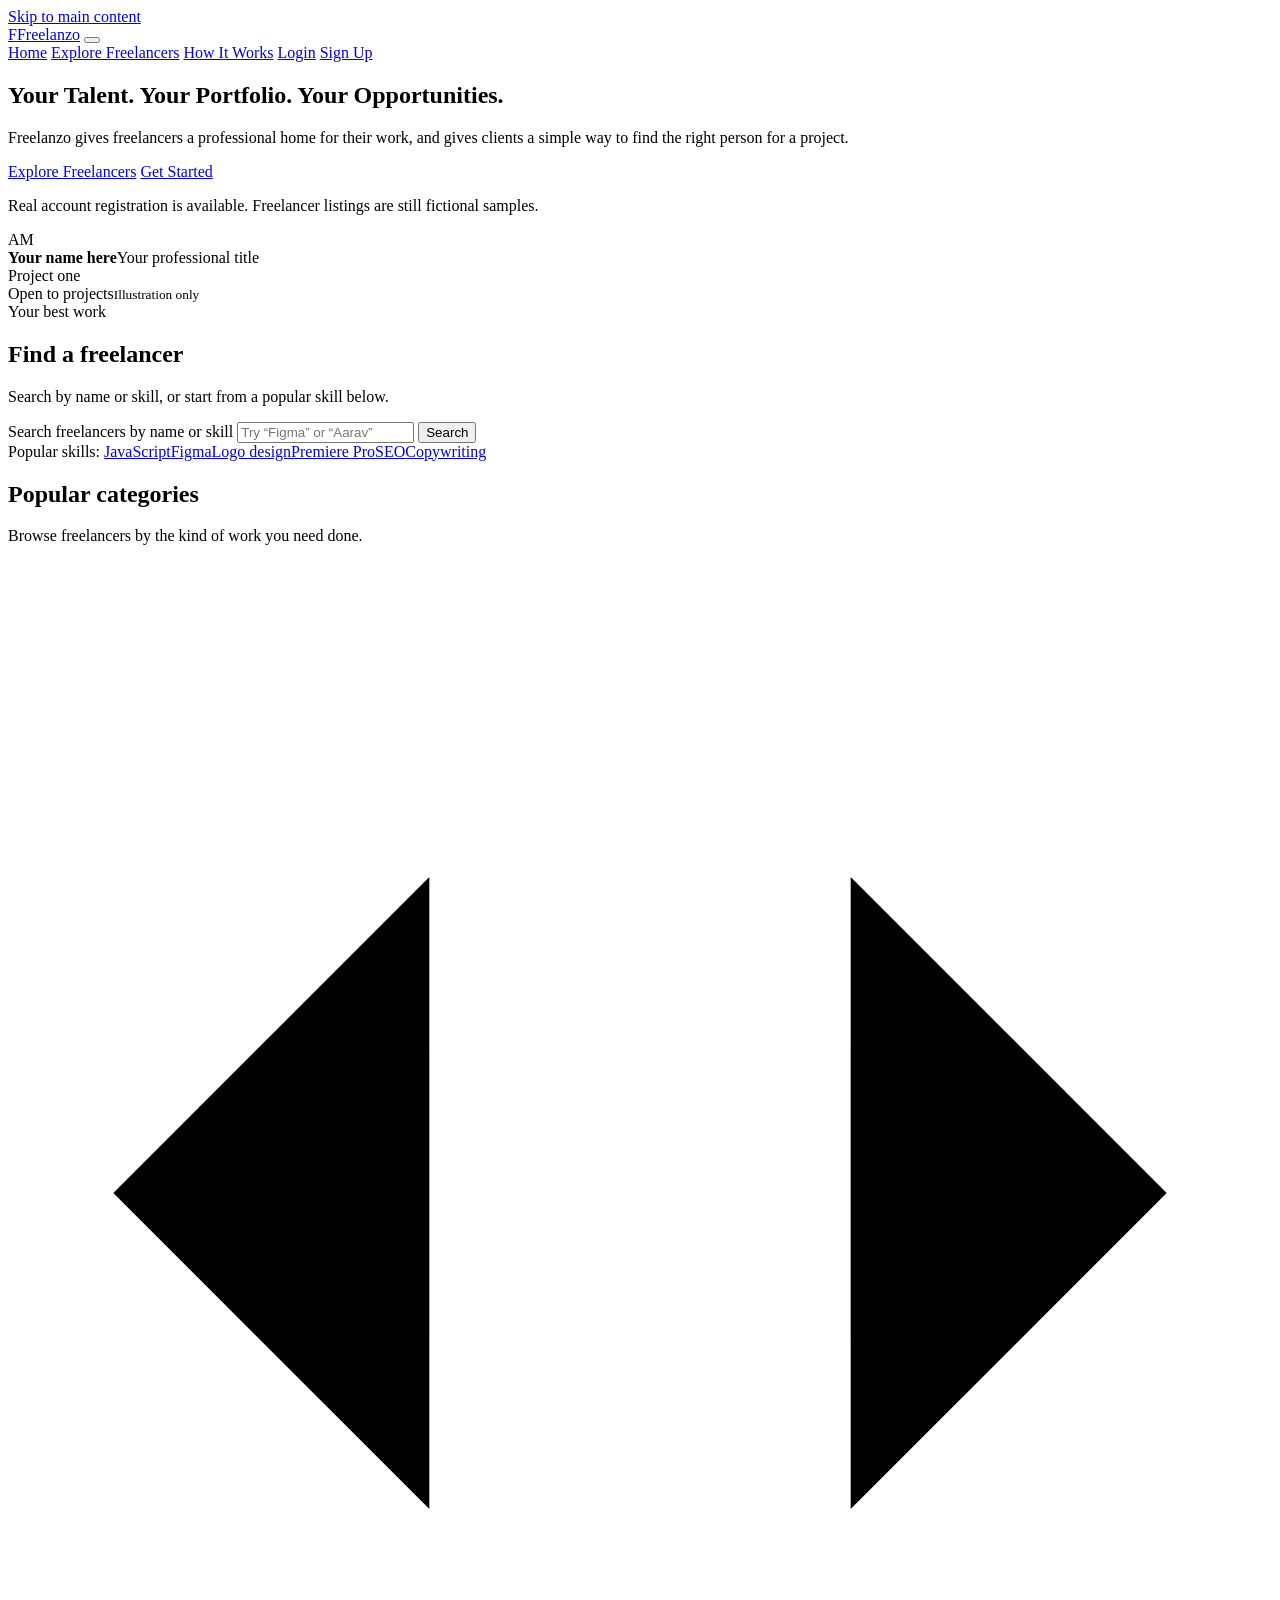
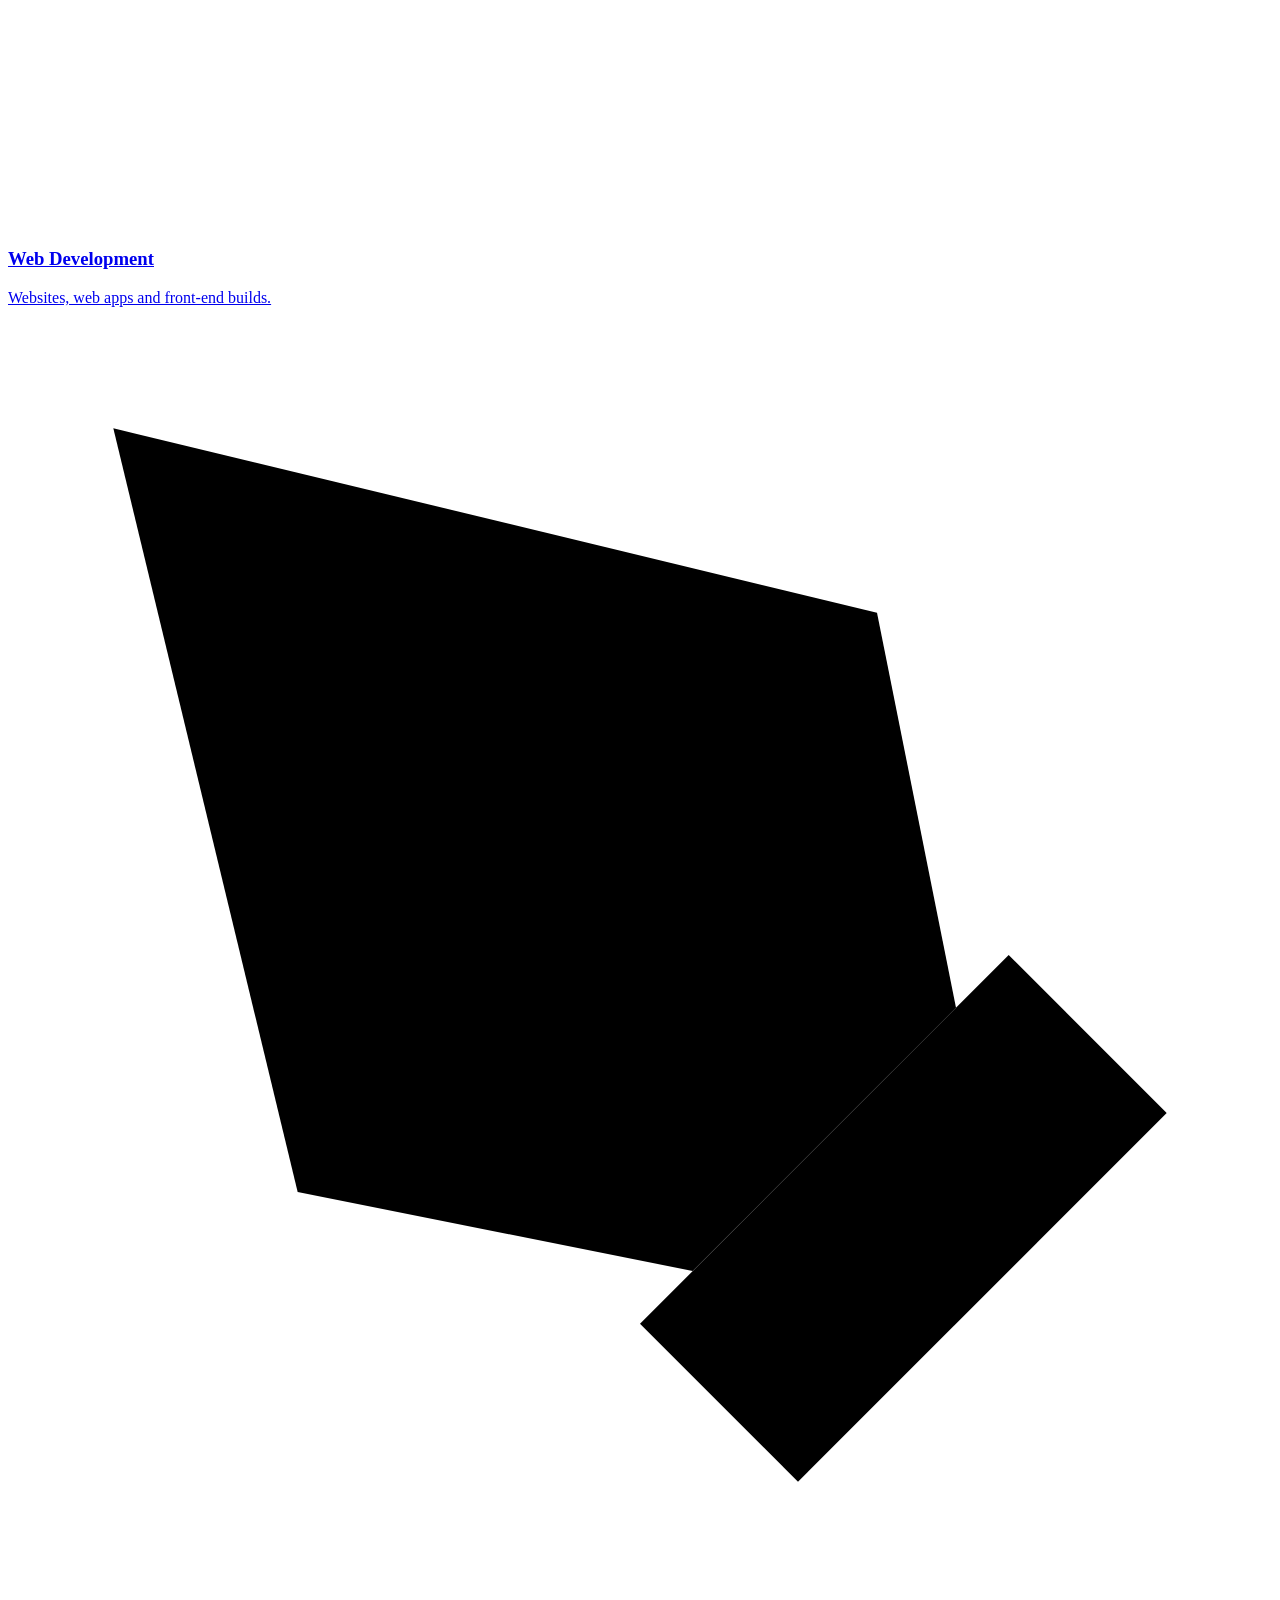
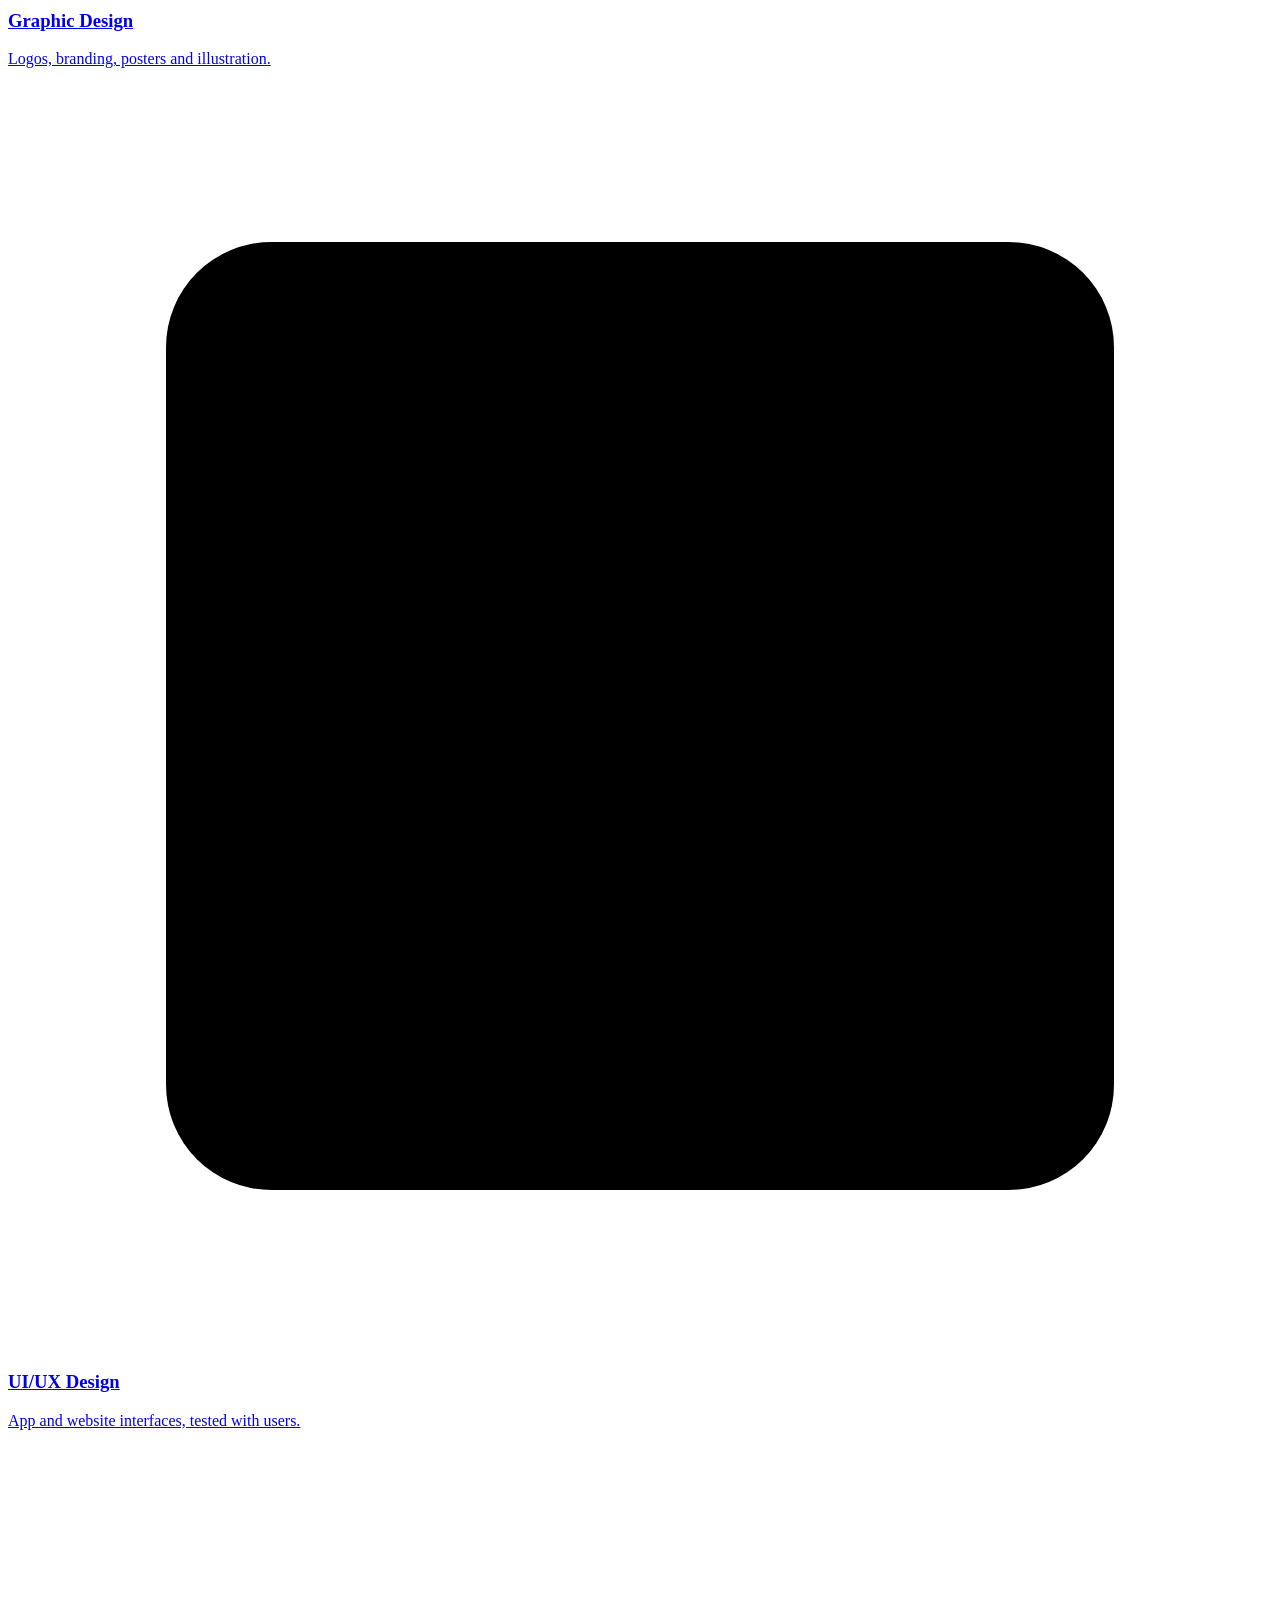
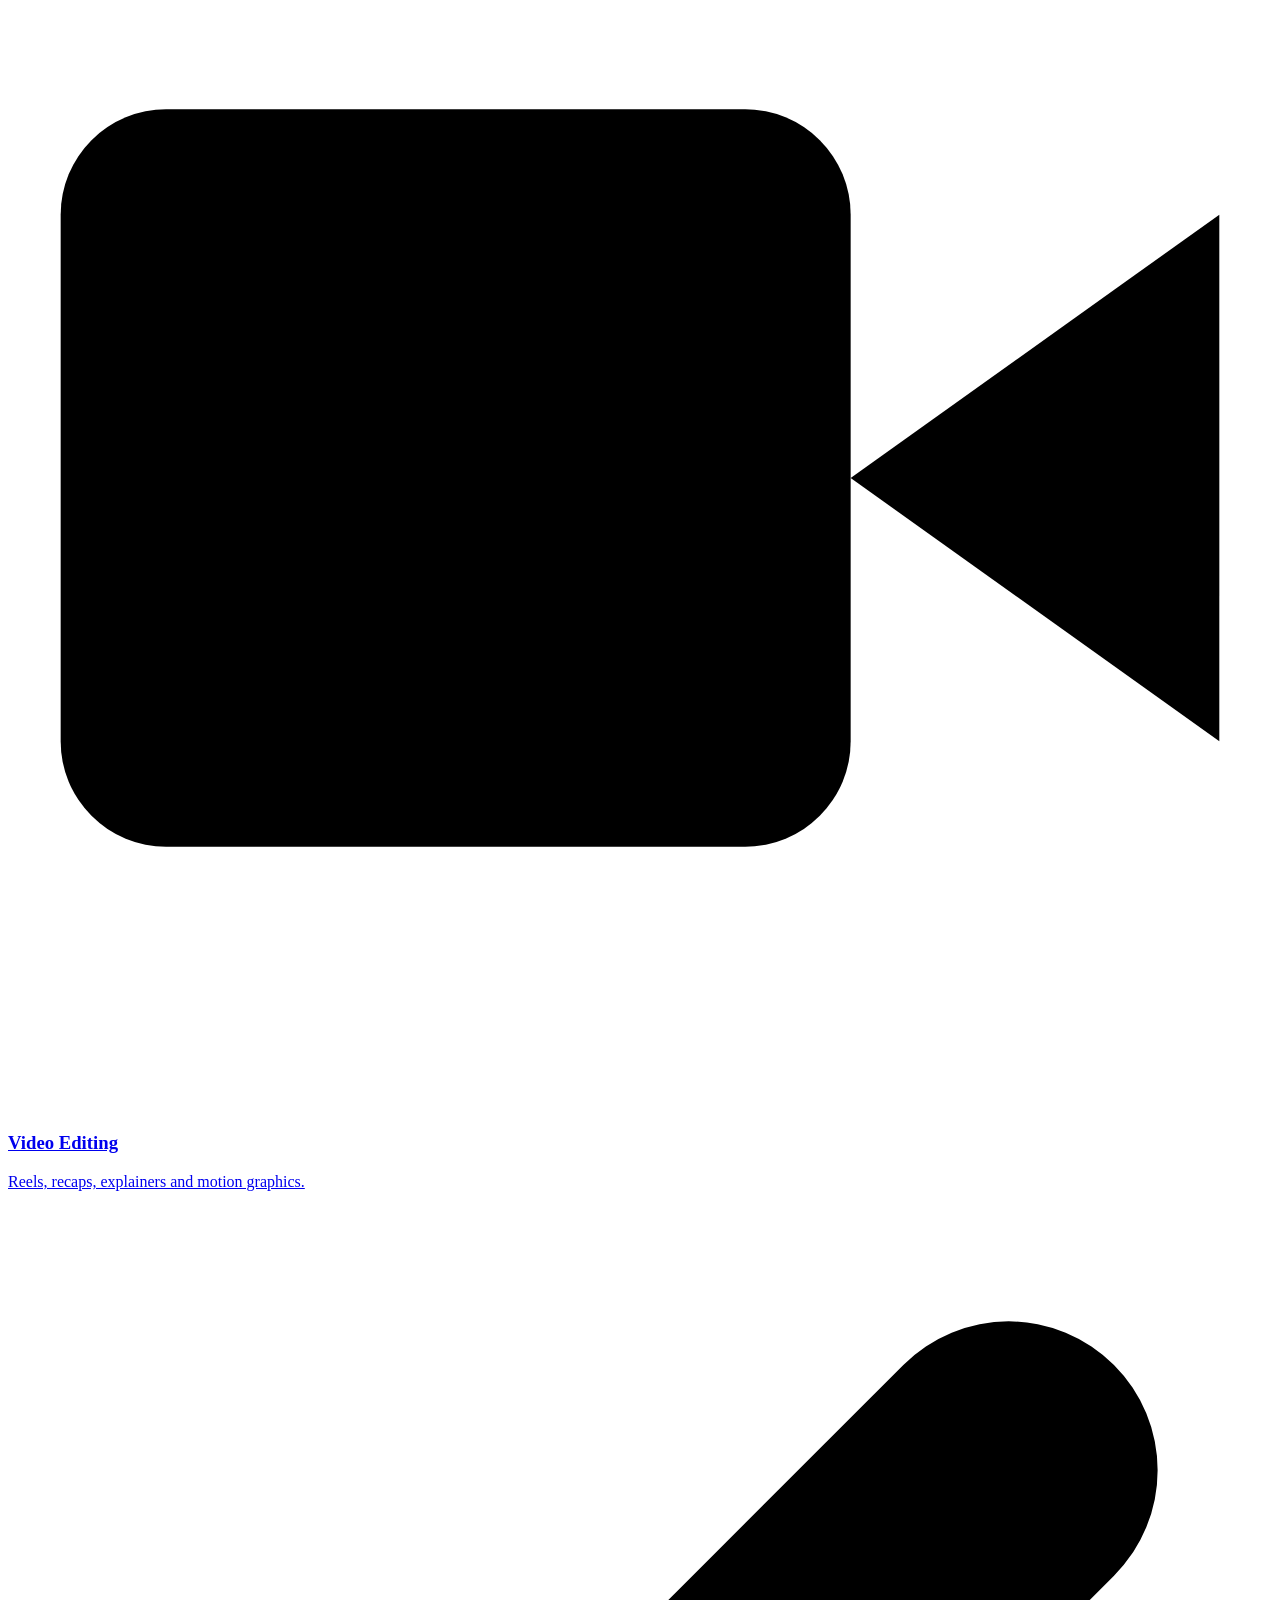
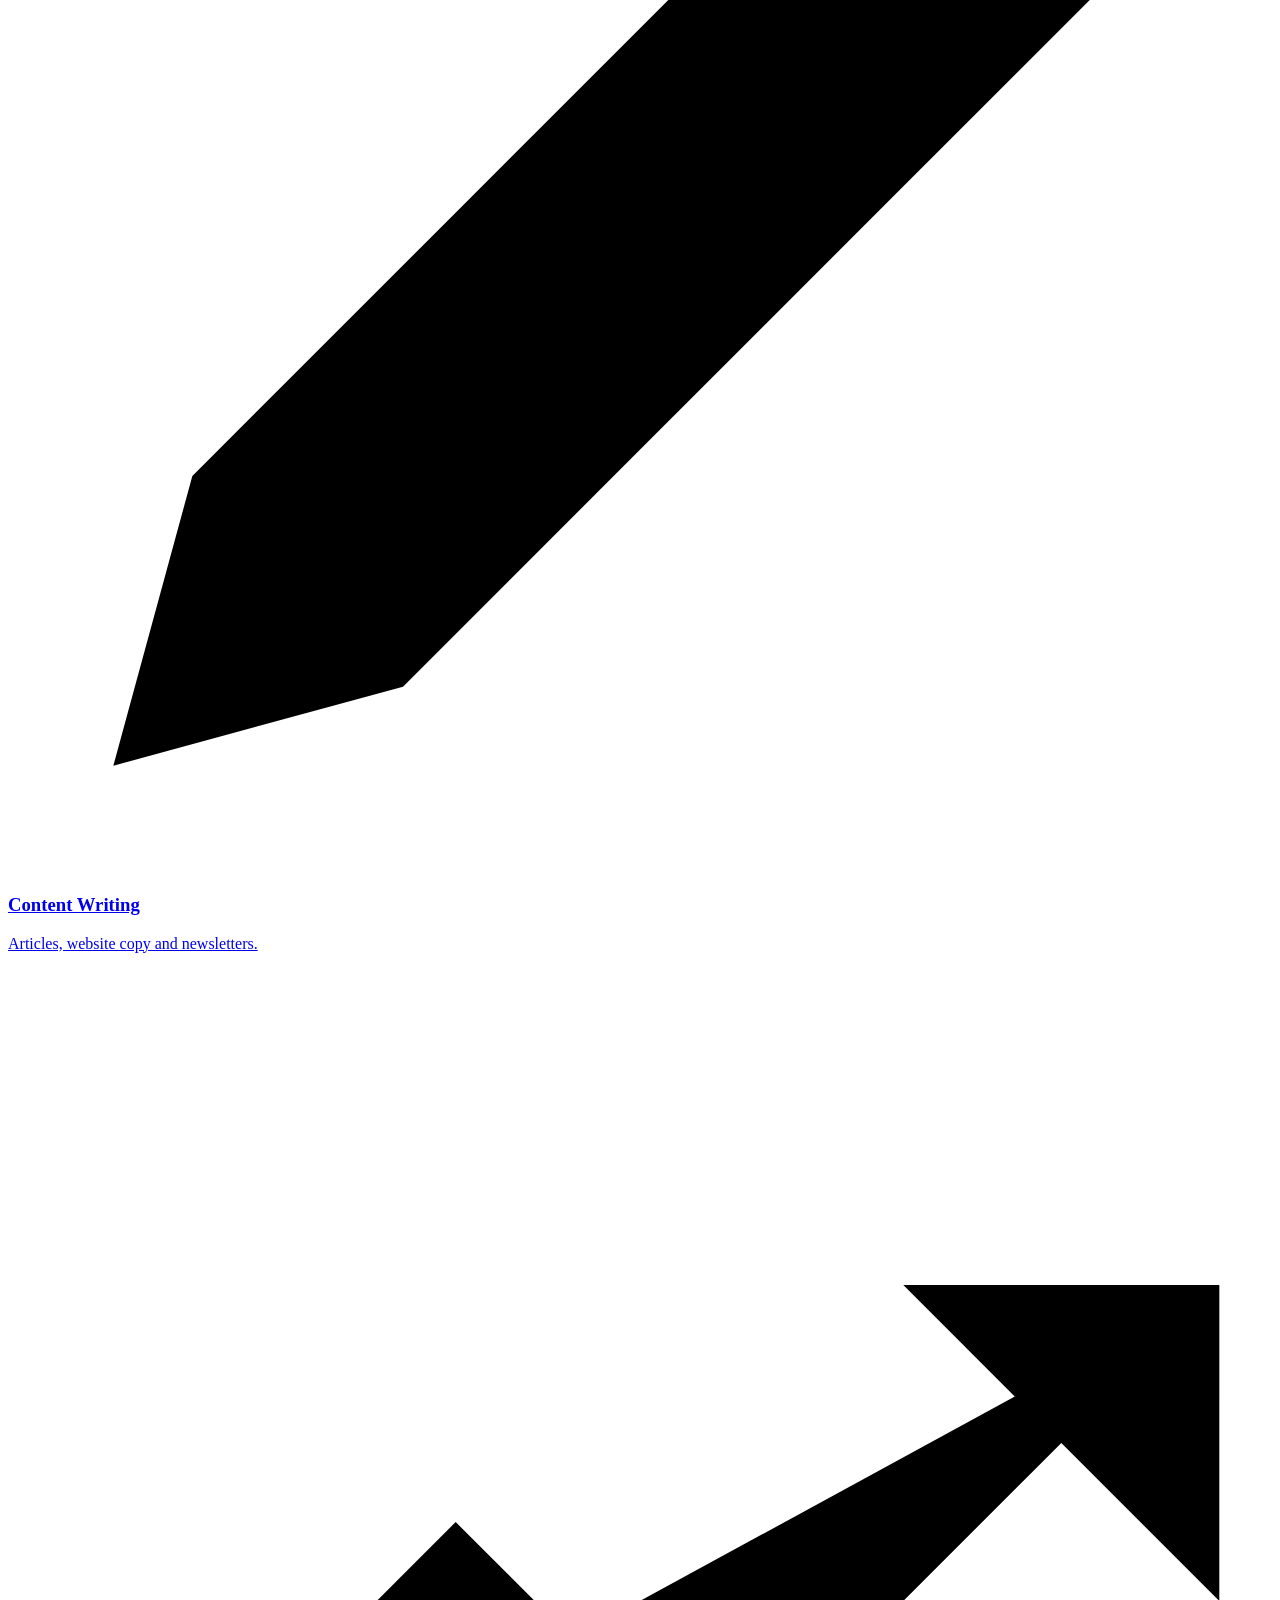
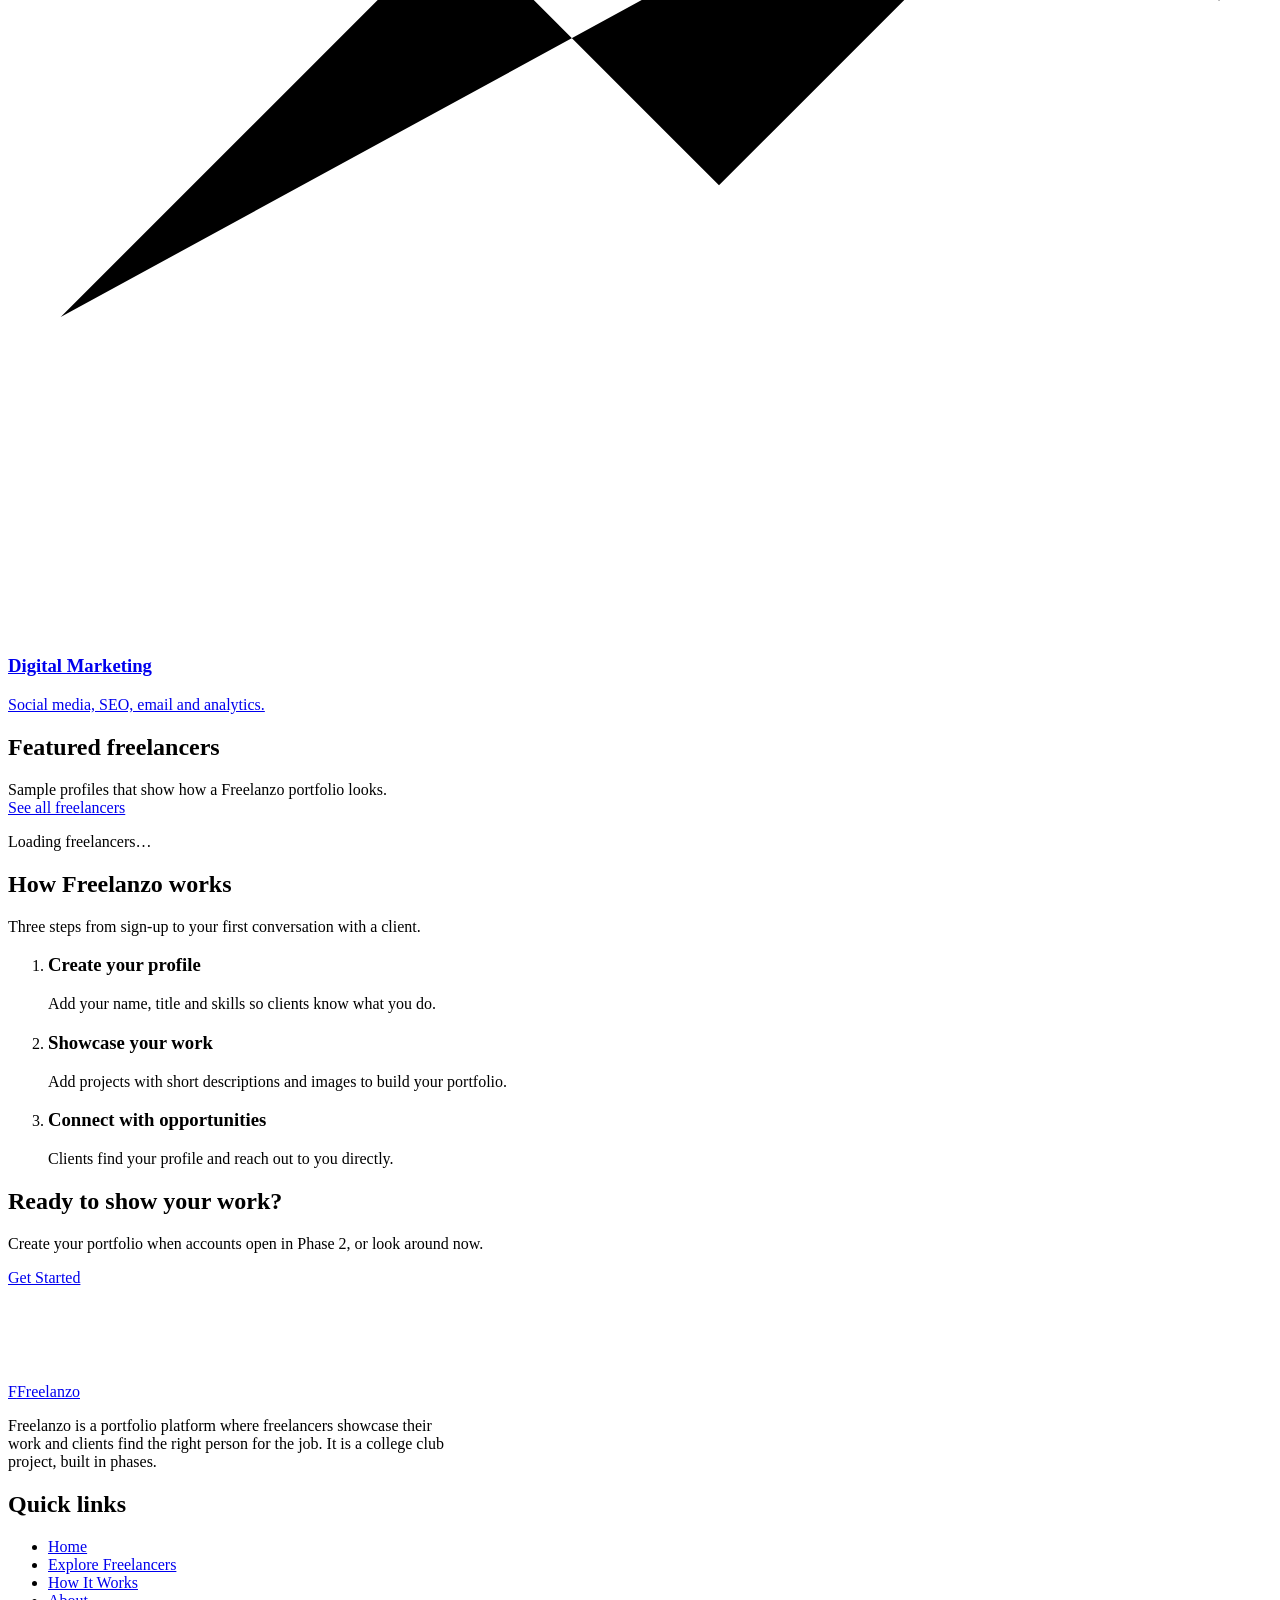
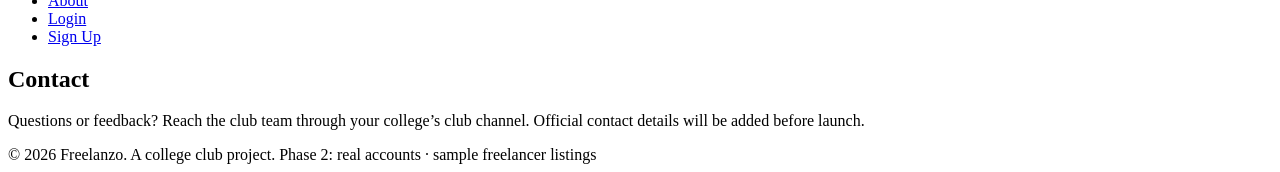
==== commit 5acb0c97: "Add files via upload" ====
--- a/index.html
+++ b/index.html
@@ -9,7 +9,7 @@
   <link rel="preconnect" href="https://fonts.googleapis.com">
   <link rel="preconnect" href="https://fonts.gstatic.com" crossorigin>
   <link href="https://fonts.googleapis.com/css2?family=Bricolage+Grotesque:opsz,wght@12..96,500;12..96,700;12..96,800&family=Instrument+Sans:wght@400;500;600;700&display=swap" rel="stylesheet">
-  <link rel="stylesheet" href="style.css">
+  <link rel="stylesheet" href="css/style.css">
 </head>
 <body data-page="home">
   <a class="skip-link" href="#main">Skip to main content</a>
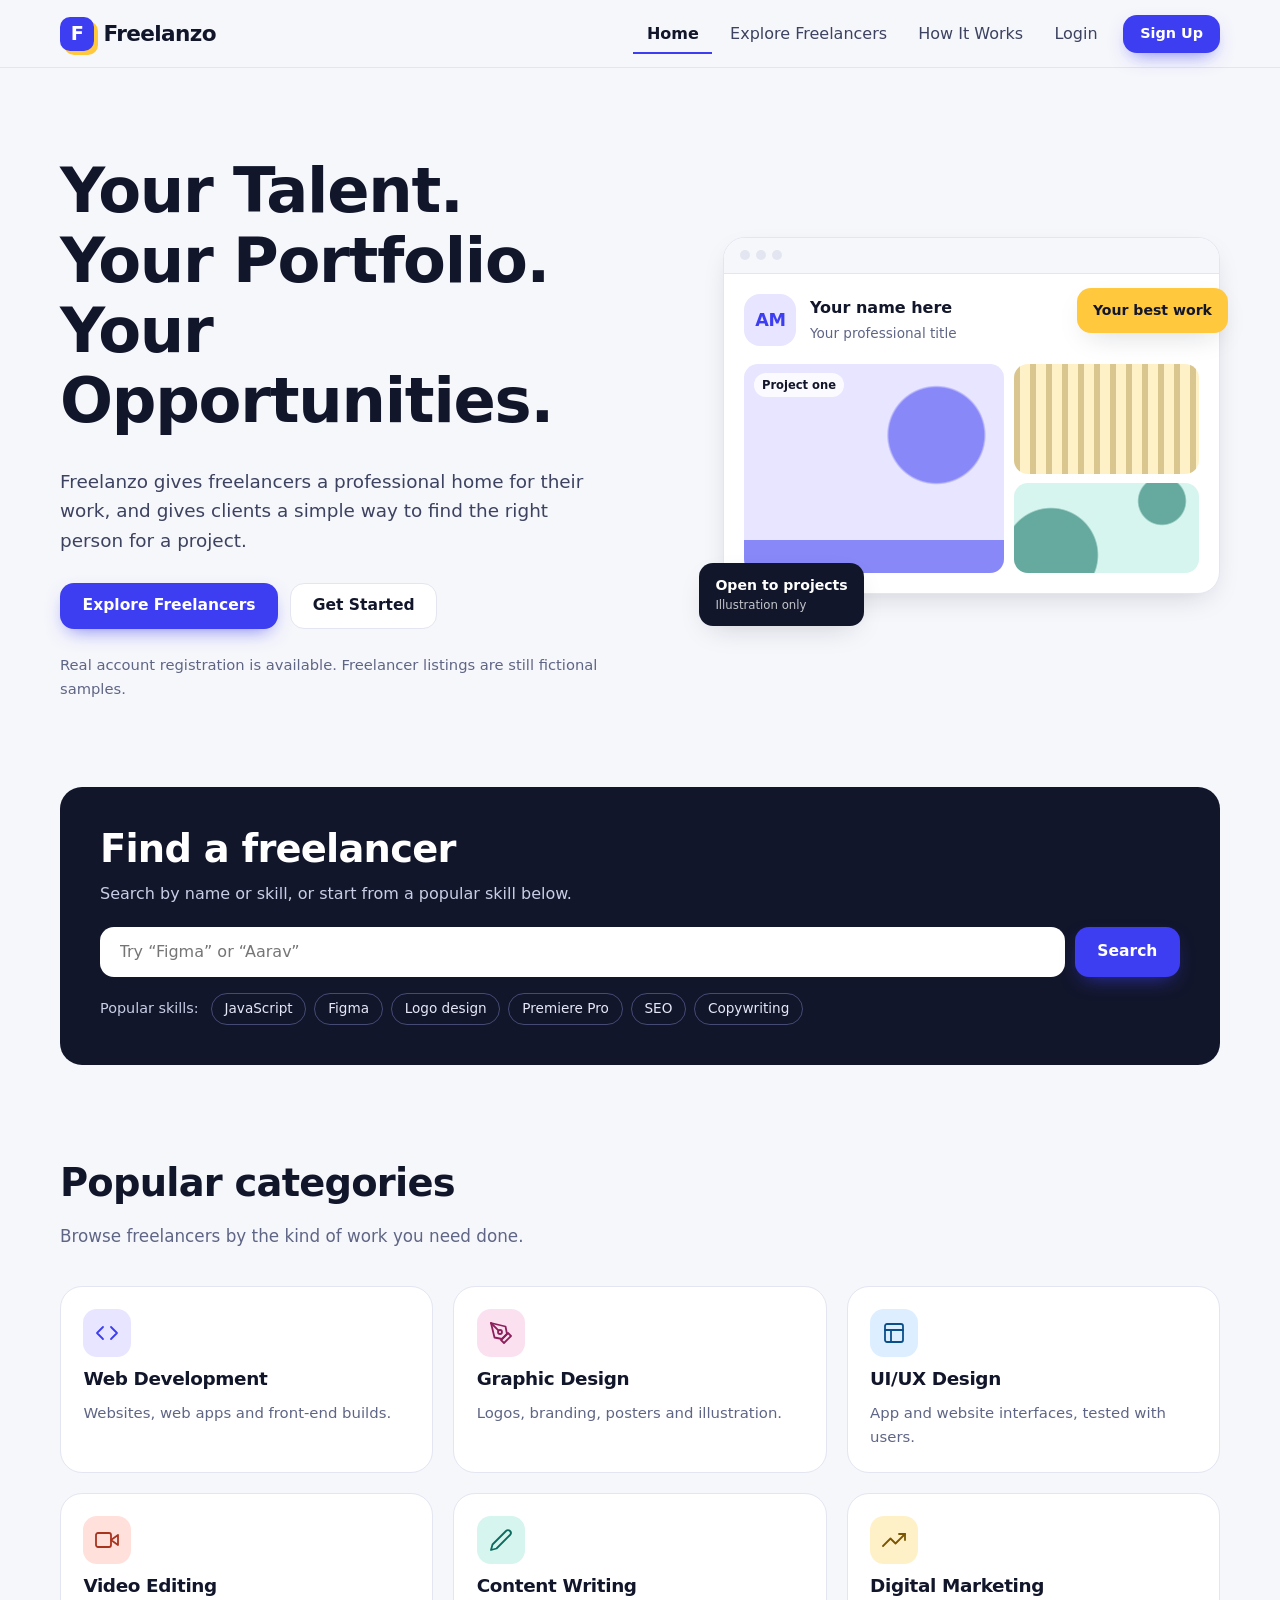
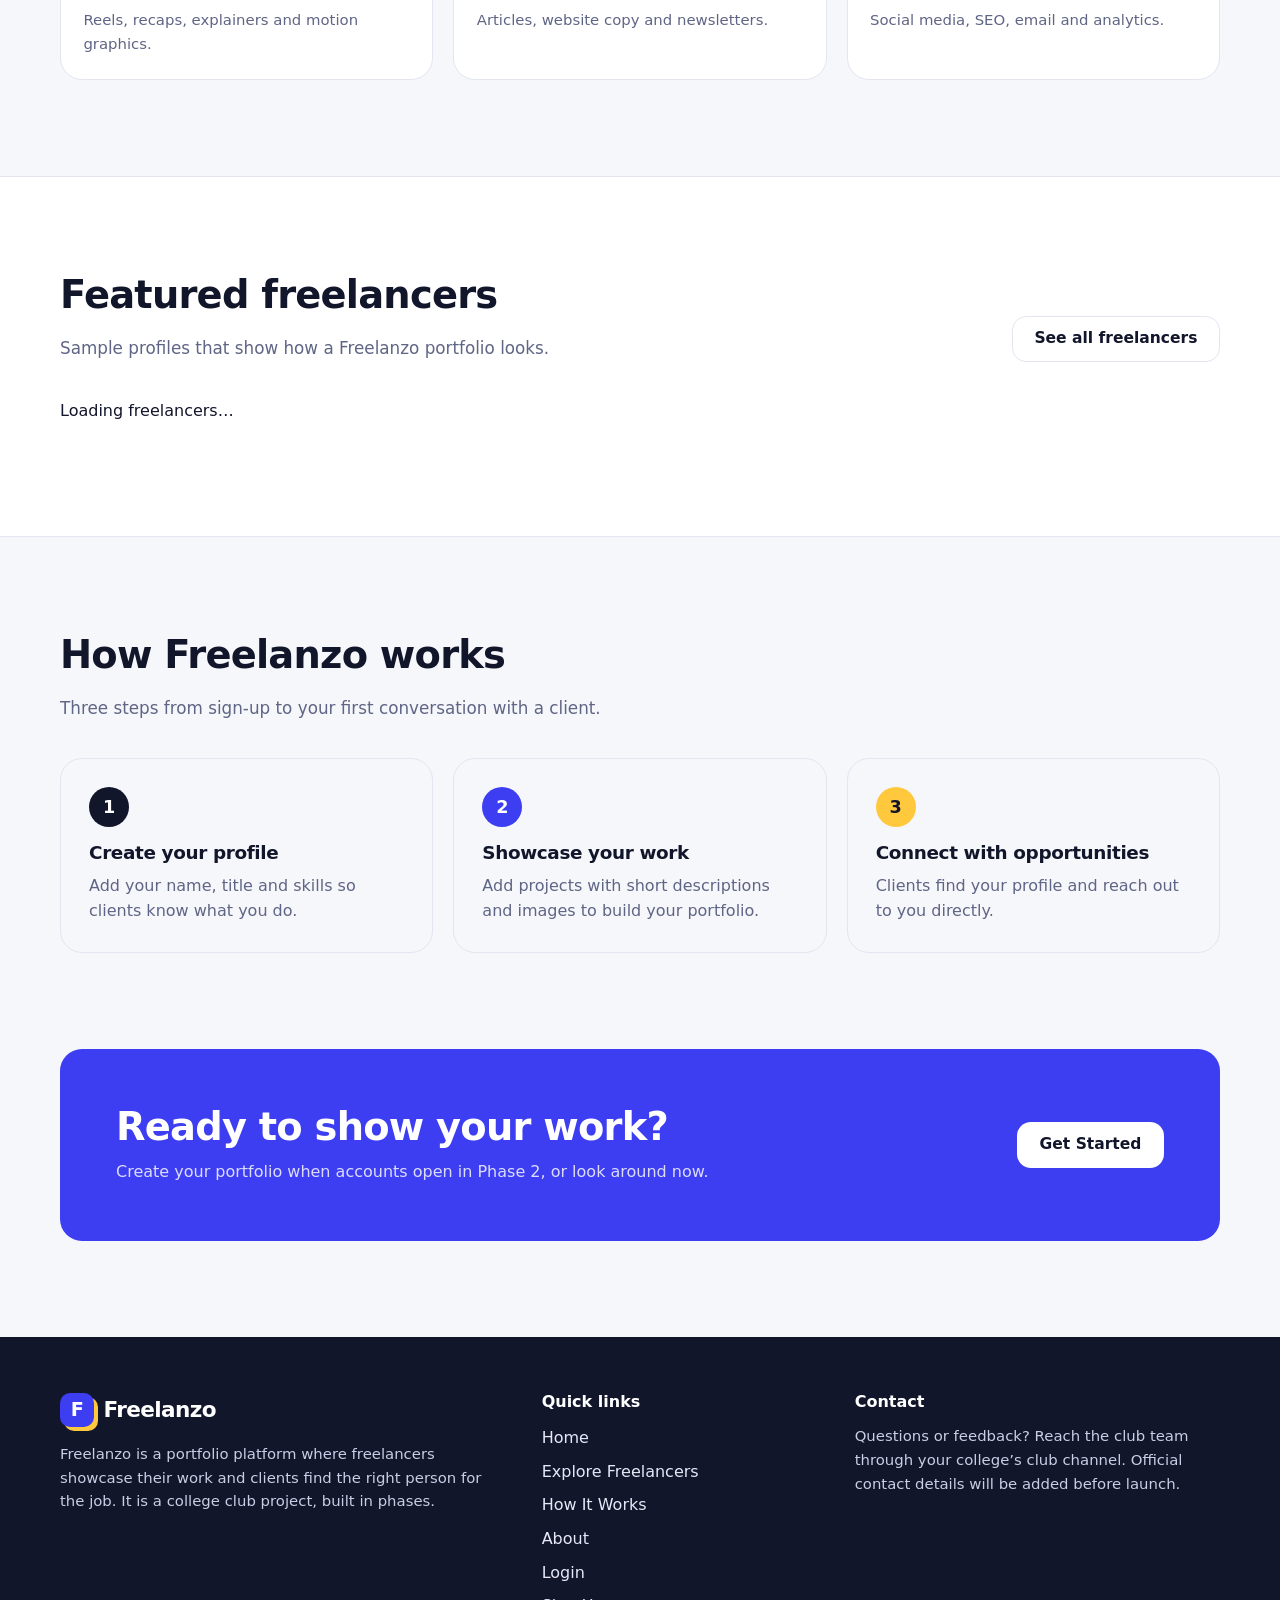
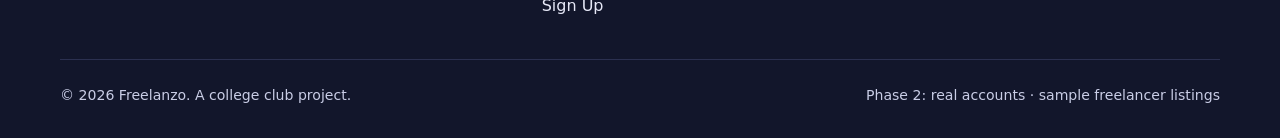
==== commit e9195740: "Update index.html" ====
--- a/index.html
+++ b/index.html
@@ -9,7 +9,7 @@
   <link rel="preconnect" href="https://fonts.googleapis.com">
   <link rel="preconnect" href="https://fonts.gstatic.com" crossorigin>
   <link href="https://fonts.googleapis.com/css2?family=Bricolage+Grotesque:opsz,wght@12..96,500;12..96,700;12..96,800&family=Instrument+Sans:wght@400;500;600;700&display=swap" rel="stylesheet">
-  <link rel="stylesheet" href="css/style.css">
+  <link rel="stylesheet" href="style.css">
 </head>
 <body data-page="home">
   <a class="skip-link" href="#main">Skip to main content</a>
--- a/style.css
+++ b/style.css
@@ -0,0 +1,484 @@
+/* ==========================================================================
+   Freelanzo — Phase 1 stylesheet
+   Sections: 1 Tokens · 2 Base · 3 Layout · 4 Buttons/Chips · 5 Navbar
+             6 Hero · 7 Home sections · 8 Cards · 9 Explore · 10 Profile
+             11 Forms · 12 Footer · 13 Motion · 14 Responsive
+   ========================================================================== */
+
+/* 1. DESIGN TOKENS ------------------------------------------------------- */
+:root {
+  --ink: #12162b;
+  --ink-2: #3c4260;
+  --muted: #5f6585;
+  --line: #e3e5f1;
+  --bg: #f6f7fb;
+  --surface: #ffffff;
+
+  --brand: #3d3df2;
+  --brand-dark: #2a2ac9;
+  --brand-soft: #ecedff;
+  --sun: #ffc83d;
+  --danger: #b42318;
+  --danger-soft: #fdecea;
+  --ok: #0b6b5e;
+
+  /* Tone pairs used for avatars and project placeholders */
+  --t1-bg: #e7e5ff; --t1-fg: #3d3df2;
+  --t2-bg: #fff1c7; --t2-fg: #7a5600;
+  --t3-bg: #d5f5ee; --t3-fg: #0b6b5e;
+  --t4-bg: #ffe0da; --t4-fg: #a8341f;
+  --t5-bg: #dceeff; --t5-fg: #0b4f8a;
+  --t6-bg: #fbe1f0; --t6-fg: #8f1f5c;
+
+  --font-display: "Bricolage Grotesque", "Segoe UI", system-ui, -apple-system, sans-serif;
+  --font-body: "Instrument Sans", "Segoe UI", system-ui, -apple-system, sans-serif;
+
+  --radius-sm: 10px;
+  --radius-md: 14px;
+  --radius-lg: 22px;
+  --shadow-sm: 0 1px 2px rgba(18, 22, 43, 0.06);
+  --shadow-md: 0 10px 30px -12px rgba(18, 22, 43, 0.22);
+  --container: 1160px;
+  --nav-h: 68px;
+}
+
+/* 2. BASE ---------------------------------------------------------------- */
+*, *::before, *::after { box-sizing: border-box; }
+html { scroll-behavior: smooth; scroll-padding-top: calc(var(--nav-h) + 12px); }
+body {
+  margin: 0;
+  font-family: var(--font-body);
+  font-size: 1rem;
+  line-height: 1.6;
+  color: var(--ink);
+  background: var(--bg);
+  -webkit-font-smoothing: antialiased;
+}
+img, svg { max-width: 100%; display: block; }
+h1, h2, h3, h4 { font-family: var(--font-display); line-height: 1.12; margin: 0 0 0.5em; letter-spacing: -0.02em; }
+h1 { font-size: clamp(2.3rem, 5.4vw, 3.9rem); font-weight: 800; }
+h2 { font-size: clamp(1.65rem, 3.4vw, 2.4rem); font-weight: 700; }
+h3 { font-size: 1.15rem; font-weight: 700; }
+p { margin: 0 0 1em; }
+a { color: var(--brand-dark); }
+a:hover { color: var(--brand); }
+ul, ol { margin: 0; padding: 0; list-style: none; }
+[hidden] { display: none !important; }
+:focus-visible { outline: 3px solid var(--brand); outline-offset: 3px; border-radius: 6px; }
+
+.skip-link {
+  position: absolute; left: 12px; top: -60px; z-index: 100;
+  background: var(--ink); color: #fff; padding: 10px 16px; border-radius: var(--radius-sm);
+}
+.skip-link:focus { top: 12px; color: #fff; }
+.visually-hidden {
+  position: absolute !important; width: 1px; height: 1px; margin: -1px; padding: 0;
+  overflow: hidden; clip: rect(0 0 0 0); white-space: nowrap; border: 0;
+}
+
+/* 3. LAYOUT -------------------------------------------------------------- */
+.container { width: min(100% - 2.5rem, var(--container)); margin-inline: auto; }
+.section { padding-block: clamp(3.5rem, 8vw, 6rem); }
+.section--white { background: var(--surface); border-block: 1px solid var(--line); }
+.section-head { max-width: 640px; margin-bottom: 2.25rem; }
+.section-head p { color: var(--muted); font-size: 1.05rem; }
+.section-head--row { max-width: none; display: flex; justify-content: space-between; align-items: end; gap: 1rem; flex-wrap: wrap; }
+.grid { display: grid; gap: 1.25rem; }
+.grid--cards { grid-template-columns: repeat(auto-fill, minmax(290px, 1fr)); }
+.grid--4 { grid-template-columns: repeat(4, 1fr); }
+.grid--3 { grid-template-columns: repeat(3, 1fr); }
+
+/* 4. BUTTONS & CHIPS ----------------------------------------------------- */
+.btn {
+  display: inline-flex; align-items: center; justify-content: center; gap: 0.5rem;
+  min-height: 46px; padding: 0.7rem 1.35rem;
+  font: 600 0.97rem/1 var(--font-body);
+  border-radius: var(--radius-md); border: 1.5px solid transparent;
+  cursor: pointer; text-decoration: none;
+  transition: transform 0.18s ease, background-color 0.18s ease, border-color 0.18s ease, box-shadow 0.18s ease;
+}
+.btn:hover { transform: translateY(-2px); }
+.btn:active { transform: translateY(0); }
+.btn--primary { background: var(--brand); color: #fff; box-shadow: 0 8px 20px -8px rgba(61, 61, 242, 0.7); }
+.btn--primary:hover { background: var(--brand-dark); color: #fff; }
+.btn--secondary { background: var(--surface); color: var(--ink); border-color: var(--line); }
+.btn--secondary:hover { border-color: var(--ink); color: var(--ink); }
+.btn--ghost { color: var(--brand-dark); background: var(--brand-soft); border-color: var(--brand-soft); }
+.btn--ghost:hover { background: #dedfff; color: var(--brand-dark); }
+.btn--block { width: 100%; }
+.btn--sm { min-height: 38px; padding: 0.5rem 1rem; font-size: 0.9rem; }
+.btn[disabled], .btn[aria-disabled="true"] { cursor: not-allowed; opacity: 0.75; }
+
+.chip {
+  display: inline-flex; align-items: center; min-height: 32px; padding: 0.2rem 0.8rem;
+  font: 500 0.85rem/1 var(--font-body);
+  color: var(--ink-2); background: var(--surface); border: 1px solid var(--line);
+  border-radius: 999px; text-decoration: none; cursor: pointer;
+  transition: background-color 0.15s ease, border-color 0.15s ease, color 0.15s ease;
+}
+a.chip:hover, button.chip:hover { border-color: var(--brand); color: var(--brand-dark); }
+button.chip[aria-pressed="true"] { background: var(--ink); border-color: var(--ink); color: #fff; }
+.chip--tag { background: var(--bg); cursor: default; min-height: 28px; font-size: 0.8rem; }
+.chip-row { display: flex; flex-wrap: wrap; gap: 0.5rem; }
+
+.badge {
+  display: inline-flex; align-items: center; gap: 0.4rem; padding: 0.25rem 0.7rem;
+  font-size: 0.8rem; font-weight: 600; border-radius: 999px;
+  background: var(--t2-bg); color: var(--t2-fg);
+}
+
+/* 5. NAVBAR -------------------------------------------------------------- */
+.navbar {
+  position: sticky; top: 0; z-index: 50; height: var(--nav-h);
+  background: rgba(246, 247, 251, 0.92); backdrop-filter: blur(10px);
+  border-bottom: 1px solid var(--line);
+}
+.navbar__inner { height: 100%; display: flex; align-items: center; justify-content: space-between; gap: 1rem; }
+.logo {
+  display: inline-flex; align-items: center; gap: 0.6rem; text-decoration: none;
+  font: 800 1.35rem/1 var(--font-display); letter-spacing: -0.03em; color: var(--ink);
+}
+.logo:hover { color: var(--ink); }
+.logo__mark {
+  width: 34px; height: 34px; border-radius: 10px; background: var(--brand); color: #fff;
+  display: grid; place-items: center; font-size: 1.2rem;
+  box-shadow: 4px 4px 0 var(--sun);
+}
+.nav-menu { display: flex; align-items: center; gap: 0.25rem; }
+.nav-link {
+  padding: 0.5rem 0.85rem; border-radius: var(--radius-sm);
+  font-weight: 500; color: var(--ink-2); text-decoration: none;
+  transition: background-color 0.15s ease, color 0.15s ease;
+}
+.nav-link:hover { background: var(--brand-soft); color: var(--brand-dark); }
+.nav-link[aria-current="page"] { color: var(--ink); font-weight: 700; box-shadow: inset 0 -2px 0 var(--brand); border-radius: 0; }
+.nav-menu .btn { margin-left: 0.5rem; }
+.nav-toggle {
+  display: none; width: 44px; height: 44px; border: 1px solid var(--line);
+  background: var(--surface); border-radius: var(--radius-sm); cursor: pointer; padding: 0;
+  align-items: center; justify-content: center; flex-direction: column; gap: 5px;
+}
+.nav-toggle span { display: block; width: 20px; height: 2px; background: var(--ink); border-radius: 2px; transition: transform 0.2s ease, opacity 0.2s ease; }
+.nav-toggle[aria-expanded="true"] span:nth-child(1) { transform: translateY(7px) rotate(45deg); }
+.nav-toggle[aria-expanded="true"] span:nth-child(2) { opacity: 0; }
+.nav-toggle[aria-expanded="true"] span:nth-child(3) { transform: translateY(-7px) rotate(-45deg); }
+
+/* 6. HERO ---------------------------------------------------------------- */
+.hero { padding-block: clamp(2.5rem, 7vw, 5.5rem) clamp(2.5rem, 6vw, 4.5rem); overflow: hidden; }
+.hero__grid { display: grid; grid-template-columns: 1.05fr 0.95fr; gap: clamp(2rem, 5vw, 4rem); align-items: center; }
+.hero__lead { font-size: 1.15rem; color: var(--ink-2); max-width: 34rem; margin-bottom: 1.75rem; }
+.hero__ctas { display: flex; flex-wrap: wrap; gap: 0.75rem; }
+.hero__note { margin-top: 1.5rem; color: var(--muted); font-size: 0.92rem; }
+
+/* Mock portfolio window (pure CSS illustration) */
+.mock { position: relative; padding: 0 0 2.5rem 1.5rem; }
+.mock__window {
+  background: var(--surface); border: 1px solid var(--line); border-radius: var(--radius-lg);
+  box-shadow: var(--shadow-md); overflow: hidden;
+}
+.mock__bar { display: flex; gap: 6px; padding: 0.8rem 1rem; border-bottom: 1px solid var(--line); background: var(--bg); }
+.mock__bar i { width: 10px; height: 10px; border-radius: 50%; background: var(--line); display: block; }
+.mock__body { padding: 1.25rem; }
+.mock__who { display: flex; align-items: center; gap: 0.85rem; margin-bottom: 1.1rem; }
+.mock__who strong { display: block; font-family: var(--font-display); }
+.mock__who span { font-size: 0.85rem; color: var(--muted); }
+.mock__tiles { display: grid; grid-template-columns: 1.4fr 1fr; grid-template-rows: 110px 90px; gap: 0.6rem; }
+.mock__tiles .tile:first-child { grid-row: span 2; }
+.mock__float {
+  position: absolute; background: var(--ink); color: #fff; border-radius: var(--radius-md);
+  padding: 0.7rem 1rem; box-shadow: var(--shadow-md); font-size: 0.88rem; font-weight: 600;
+}
+.mock__float--a { left: 0; bottom: 0.5rem; }
+.mock__float small { display: block; font-weight: 400; opacity: 0.75; }
+.mock__float--b { right: -0.5rem; top: 3.2rem; background: var(--sun); color: var(--ink); }
+.mock .tile__label { top: 0.6rem; bottom: auto; }
+
+/* 7. HOME SECTIONS ------------------------------------------------------- */
+.search-panel {
+  background: var(--ink); color: #fff; border-radius: var(--radius-lg);
+  padding: clamp(1.5rem, 4vw, 2.5rem);
+}
+.search-panel h2 { margin-bottom: 0.3em; }
+.search-panel p { color: #c9cde6; }
+.search-form { display: flex; gap: 0.6rem; margin: 1.25rem 0 1rem; }
+.search-form input {
+  flex: 1; min-width: 0; min-height: 50px; padding: 0 1.1rem;
+  font: inherit; color: var(--ink); background: #fff;
+  border: 2px solid transparent; border-radius: var(--radius-md);
+}
+.search-form input:focus-visible { outline: 3px solid var(--sun); outline-offset: 2px; }
+.search-panel .chip { background: transparent; color: #e6e8f7; border-color: #444a73; }
+.search-panel a.chip:hover { border-color: var(--sun); color: var(--sun); }
+.search-panel__label { font-size: 0.9rem; color: #c9cde6; margin-right: 0.25rem; align-self: center; }
+
+.category {
+  display: flex; flex-direction: column; gap: 0.75rem; padding: 1.4rem;
+  background: var(--surface); border: 1px solid var(--line); border-radius: var(--radius-lg);
+  text-decoration: none; color: var(--ink);
+  transition: transform 0.2s ease, border-color 0.2s ease, box-shadow 0.2s ease;
+}
+.category:hover { transform: translateY(-4px); border-color: var(--brand); box-shadow: var(--shadow-md); color: var(--ink); }
+.category__icon { width: 48px; height: 48px; border-radius: var(--radius-md); display: grid; place-items: center; }
+.category__icon svg { width: 24px; height: 24px; stroke: currentColor; fill: none; stroke-width: 1.8; stroke-linecap: round; stroke-linejoin: round; }
+.category h3 { margin: 0; }
+.category p { margin: 0; color: var(--muted); font-size: 0.93rem; }
+
+.steps { display: grid; grid-template-columns: repeat(3, 1fr); gap: 1.25rem; counter-reset: step; }
+.step { position: relative; padding: 1.75rem; background: var(--bg); border: 1px solid var(--line); border-radius: var(--radius-lg); }
+.step::before {
+  counter-increment: step; content: counter(step);
+  display: grid; place-items: center; width: 40px; height: 40px; margin-bottom: 1rem;
+  font: 800 1.1rem var(--font-display); background: var(--ink); color: #fff; border-radius: 50%;
+}
+.step:nth-child(2)::before { background: var(--brand); }
+.step:nth-child(3)::before { background: var(--sun); color: var(--ink); }
+.step p { margin: 0; color: var(--muted); }
+
+.cta-band {
+  background: var(--brand); color: #fff; border-radius: var(--radius-lg);
+  padding: clamp(2rem, 5vw, 3.5rem); display: flex; justify-content: space-between; align-items: center; gap: 1.5rem; flex-wrap: wrap;
+}
+.cta-band h2 { margin: 0 0 0.3em; }
+.cta-band p { margin: 0; color: #dcdcff; }
+.cta-band .btn--secondary { border-color: transparent; }
+
+/* 8. CARDS (freelancers) ------------------------------------------------- */
+.avatar {
+  flex: none; display: grid; place-items: center; width: 52px; height: 52px; border-radius: 16px;
+  font: 800 1.1rem var(--font-display); letter-spacing: -0.02em;
+}
+.avatar--lg { width: 112px; height: 112px; border-radius: 30px; font-size: 2.4rem; }
+.avatar--sm { width: 40px; height: 40px; border-radius: 12px; font-size: 0.95rem; }
+.tone-1 { background: var(--t1-bg); color: var(--t1-fg); }
+.tone-2 { background: var(--t2-bg); color: var(--t2-fg); }
+.tone-3 { background: var(--t3-bg); color: var(--t3-fg); }
+.tone-4 { background: var(--t4-bg); color: var(--t4-fg); }
+.tone-5 { background: var(--t5-bg); color: var(--t5-fg); }
+.tone-6 { background: var(--t6-bg); color: var(--t6-fg); }
+
+.card {
+  display: flex; flex-direction: column; gap: 1rem; padding: 1.4rem;
+  background: var(--surface); border: 1px solid var(--line); border-radius: var(--radius-lg);
+  transition: transform 0.2s ease, box-shadow 0.2s ease, border-color 0.2s ease;
+}
+.card:hover { transform: translateY(-4px); box-shadow: var(--shadow-md); border-color: #c9ccec; }
+.card__head { display: flex; align-items: center; gap: 0.9rem; }
+.card__head h3 { margin: 0; font-size: 1.1rem; }
+.card__title { margin: 0; color: var(--muted); font-size: 0.92rem; }
+.card__bio { margin: 0; color: var(--ink-2); font-size: 0.95rem; flex: 1; }
+.card__skills { display: flex; flex-wrap: wrap; gap: 0.4rem; }
+.card__foot { margin-top: auto; }
+
+/* Project placeholder tiles (no image files needed) */
+.tile { position: relative; border-radius: var(--radius-md); overflow: hidden; min-height: 56px; }
+.tile::before { content: ""; position: absolute; inset: 0; opacity: 0.55; }
+.tile--a::before { background: radial-gradient(circle at 74% 34%, currentColor 0 20%, transparent 21%), linear-gradient(0deg, currentColor 0 16%, transparent 16%); }
+.tile--b::before { background: repeating-linear-gradient(90deg, currentColor 0 6px, transparent 6px 16px); opacity: 0.28; }
+.tile--c::before { background: radial-gradient(circle at 20% 80%, currentColor 0 28%, transparent 29%), radial-gradient(circle at 80% 20%, currentColor 0 14%, transparent 15%); }
+.tile__label {
+  position: absolute; left: 0.6rem; bottom: 0.5rem; font-size: 0.72rem; font-weight: 700;
+  padding: 0.15rem 0.5rem; background: rgba(255, 255, 255, 0.85); color: var(--ink); border-radius: 999px;
+}
+.preview { display: grid; grid-template-columns: repeat(3, 1fr); gap: 0.4rem; height: 58px; }
+.preview .tile { min-height: 0; border-radius: 10px; }
+
+/* 9. EXPLORE ------------------------------------------------------------- */
+.page-head { padding-block: clamp(2rem, 5vw, 3.5rem) 1.5rem; }
+.page-head h1 { font-size: clamp(2rem, 4.5vw, 3rem); }
+.page-head p { color: var(--muted); max-width: 40rem; font-size: 1.05rem; }
+.notice {
+  display: flex; gap: 0.6rem; align-items: flex-start; padding: 0.8rem 1rem; margin-bottom: 1.5rem;
+  background: var(--t2-bg); color: #5c4200; border-radius: var(--radius-md); font-size: 0.92rem;
+}
+.notice strong { white-space: nowrap; }
+.filters { background: var(--surface); border: 1px solid var(--line); border-radius: var(--radius-lg); padding: 1.25rem; margin-bottom: 1.5rem; }
+.filters .search-form { margin: 0 0 1rem; }
+.filters .search-form input { border-color: var(--line); background: var(--bg); }
+.results-meta { color: var(--muted); font-size: 0.95rem; margin: 0 0 1rem; }
+.empty {
+  text-align: center; padding: clamp(2.5rem, 6vw, 4rem) 1.5rem;
+  background: var(--surface); border: 2px dashed var(--line); border-radius: var(--radius-lg);
+}
+.empty h3 { font-size: 1.3rem; }
+.empty p { color: var(--muted); max-width: 30rem; margin-inline: auto; }
+
+/* 10. PROFILE ------------------------------------------------------------ */
+.profile-hero {
+  display: flex; gap: 1.75rem; align-items: center; flex-wrap: wrap;
+  padding: clamp(1.5rem, 4vw, 2.5rem); background: var(--surface);
+  border: 1px solid var(--line); border-radius: var(--radius-lg); margin-bottom: 1.5rem;
+}
+.profile-hero__main { flex: 1; min-width: 240px; }
+.profile-hero h1 { font-size: clamp(1.9rem, 4vw, 2.7rem); margin-bottom: 0.15em; }
+.profile-hero__title { font-size: 1.15rem; color: var(--ink-2); margin-bottom: 0.75rem; }
+.profile-hero__meta { display: flex; flex-wrap: wrap; gap: 0.5rem; }
+.profile-hero__cta { display: flex; flex-direction: column; gap: 0.5rem; align-items: stretch; min-width: 200px; }
+.contact-note { margin: 0; font-size: 0.88rem; color: var(--ok); min-height: 1.3em; max-width: 220px; }
+.profile-layout { display: grid; grid-template-columns: 1fr 320px; gap: 1.5rem; align-items: start; }
+.panel { background: var(--surface); border: 1px solid var(--line); border-radius: var(--radius-lg); padding: 1.6rem; margin-bottom: 1.5rem; }
+.panel h2 { font-size: 1.35rem; }
+.panel p:last-child { margin-bottom: 0; }
+.projects { display: grid; gap: 1.25rem; grid-template-columns: repeat(2, 1fr); }
+.project .tile { height: 170px; margin-bottom: 0.9rem; }
+.project h3 { margin-bottom: 0.25em; }
+.project p { color: var(--muted); font-size: 0.95rem; margin: 0; }
+.back-link { display: inline-flex; margin-bottom: 1rem; font-weight: 600; text-decoration: none; }
+
+/* 11. FORMS -------------------------------------------------------------- */
+.auth-wrap { min-height: calc(100vh - var(--nav-h)); display: grid; place-items: center; padding: 2.5rem 0; }
+.auth-card {
+  width: min(100% - 2rem, 460px); background: var(--surface);
+  border: 1px solid var(--line); border-radius: var(--radius-lg);
+  padding: clamp(1.5rem, 5vw, 2.5rem); box-shadow: var(--shadow-md);
+}
+.auth-card h1 { font-size: 2rem; margin-bottom: 0.2em; }
+.auth-card > p { color: var(--muted); }
+.field { margin-bottom: 1.15rem; }
+.field label, .field legend { display: block; font-weight: 600; font-size: 0.93rem; margin-bottom: 0.4rem; padding: 0; }
+.input {
+  width: 100%; min-height: 48px; padding: 0 1rem; font: inherit; color: var(--ink);
+  background: var(--bg); border: 1.5px solid var(--line); border-radius: var(--radius-md);
+  transition: border-color 0.15s ease, background-color 0.15s ease;
+}
+.input:hover { border-color: #c4c8e4; }
+.input:focus-visible { outline: 3px solid var(--brand-soft); outline-offset: 0; border-color: var(--brand); background: #fff; }
+.input[aria-invalid="true"] { border-color: var(--danger); background: var(--danger-soft); }
+.input-group { position: relative; }
+.input-group .input { padding-right: 4.5rem; }
+.toggle-pw {
+  position: absolute; right: 6px; top: 6px; height: 36px; padding: 0 0.7rem;
+  background: transparent; border: 0; border-radius: var(--radius-sm); cursor: pointer;
+  font: 600 0.85rem var(--font-body); color: var(--brand-dark);
+}
+.toggle-pw:hover { background: var(--brand-soft); }
+.field-error { margin: 0.35rem 0 0; font-size: 0.86rem; color: var(--danger); min-height: 1.2em; }
+.field-hint { margin: 0.35rem 0 0; font-size: 0.85rem; color: var(--muted); }
+fieldset.field { border: 0; padding: 0; margin: 0 0 1.15rem; min-width: 0; }
+.radio-cards { display: grid; grid-template-columns: 1fr 1fr; gap: 0.6rem; }
+.radio-card { position: relative; }
+.radio-card input { position: absolute; opacity: 0; inset: 0; cursor: pointer; }
+.radio-card span {
+  display: block; padding: 0.85rem 1rem; border: 1.5px solid var(--line); border-radius: var(--radius-md);
+  font-weight: 600; background: var(--bg); transition: border-color 0.15s ease, background-color 0.15s ease;
+}
+.radio-card small { display: block; font-weight: 400; color: var(--muted); font-size: 0.82rem; }
+.radio-card input:checked + span { border-color: var(--brand); background: var(--brand-soft); }
+.radio-card input:focus-visible + span { outline: 3px solid var(--brand); outline-offset: 2px; }
+.check { display: flex; gap: 0.6rem; align-items: flex-start; font-size: 0.93rem; }
+.check input { width: 20px; height: 20px; margin: 2px 0 0; accent-color: var(--brand); flex: none; }
+.form-status {
+  margin: 0 0 1rem; padding: 0.85rem 1rem; border-radius: var(--radius-md);
+  background: var(--brand-soft); color: var(--brand-dark); font-size: 0.93rem;
+}
+.form-status:empty { display: none; }
+.auth-alt { text-align: center; margin: 1.5rem 0 0; color: var(--muted); font-size: 0.95rem; }
+
+/* 12. FOOTER ------------------------------------------------------------- */
+.footer { background: var(--ink); color: #c9cde6; padding-block: 3.5rem 2rem; }
+.footer a { color: #e6e8f7; text-decoration: none; }
+.footer a:hover { color: var(--sun); text-decoration: underline; }
+.footer .logo { color: #fff; }
+.footer__grid { display: grid; grid-template-columns: 1.6fr 1fr 1.3fr; gap: 2rem; }
+.footer h2 { font-size: 1rem; color: #fff; margin-bottom: 0.9rem; letter-spacing: 0; }
+.footer li + li { margin-top: 0.5rem; }
+.footer p { font-size: 0.93rem; }
+.footer__bottom { margin-top: 2.5rem; padding-top: 1.5rem; border-top: 1px solid #2b3050; font-size: 0.88rem; display: flex; justify-content: space-between; gap: 1rem; flex-wrap: wrap; }
+
+/* 13. MOTION ------------------------------------------------------------- */
+/* One page-load moment: the hero mock-up assembles itself. */
+@keyframes rise { from { opacity: 0; transform: translateY(18px); } to { opacity: 1; transform: none; } }
+.hero .mock__window { animation: rise 0.7s cubic-bezier(0.2, 0.7, 0.2, 1) both; }
+.hero .mock__float--a { animation: rise 0.7s 0.25s cubic-bezier(0.2, 0.7, 0.2, 1) both; }
+.hero .mock__float--b { animation: rise 0.7s 0.4s cubic-bezier(0.2, 0.7, 0.2, 1) both; }
+/* Subtle scroll reveal; only applied once JS has confirmed it is running. */
+.js .reveal { opacity: 0; transform: translateY(14px); transition: opacity 0.5s ease, transform 0.5s ease; }
+.js .reveal.is-visible { opacity: 1; transform: none; }
+@media (prefers-reduced-motion: reduce) {
+  html { scroll-behavior: auto; }
+  *, *::before, *::after { animation: none !important; transition: none !important; }
+  .js .reveal { opacity: 1; transform: none; }
+}
+
+/* 14. RESPONSIVE --------------------------------------------------------- */
+@media (max-width: 1024px) {
+  .grid--4 { grid-template-columns: repeat(2, 1fr); }
+  .footer__grid { grid-template-columns: 1fr 1fr; }
+  .footer__grid > :first-child { grid-column: 1 / -1; }
+  .profile-layout { grid-template-columns: 1fr; }
+}
+@media (max-width: 860px) {
+  .nav-toggle { display: inline-flex; }
+  .nav-menu {
+    position: absolute; top: var(--nav-h); left: 0; right: 0; flex-direction: column; align-items: stretch;
+    gap: 0.25rem; padding: 1rem 1.25rem 1.5rem; background: var(--surface);
+    border-bottom: 1px solid var(--line); box-shadow: var(--shadow-md);
+    display: none;
+  }
+  .nav-menu.is-open { display: flex; }
+  .nav-link { padding: 0.8rem 0.9rem; }
+  .nav-link[aria-current="page"] { box-shadow: none; background: var(--brand-soft); border-radius: var(--radius-sm); }
+  .nav-menu .btn { margin: 0.5rem 0 0; }
+  .hero__grid { grid-template-columns: 1fr; }
+  .mock { max-width: 520px; }
+  .steps { grid-template-columns: 1fr; }
+  .grid--3 { grid-template-columns: repeat(2, 1fr); }
+}
+@media (max-width: 640px) {
+  .container { width: min(100% - 2rem, var(--container)); }
+  .search-form { flex-direction: column; }
+  .projects { grid-template-columns: 1fr; }
+  .footer__grid { grid-template-columns: 1fr; }
+  .profile-hero { flex-direction: column; align-items: flex-start; }
+  .profile-hero__cta { align-self: stretch; }
+  .contact-note { max-width: none; }
+  .mock { padding-left: 0; }
+  .mock__float--b { display: none; }
+
+  /* Horizontal swipe carousels on phones */
+  .carousel {
+    display: flex; overflow-x: auto; gap: 1rem; padding-bottom: 1rem;
+    margin-inline: -1rem; padding-inline: 1rem;
+    scroll-snap-type: x mandatory; scrollbar-width: thin;
+  }
+  .carousel > * { flex: 0 0 80%; scroll-snap-align: start; }
+}
+@media (max-width: 420px) {
+  .radio-cards { grid-template-columns: 1fr; }
+  .grid--4 { grid-template-columns: 1fr; }
+}
+
+
+/* Phase 2 — auth state, notifications, dashboard -------------------------- */
+.form-status[data-kind="error"] { background: var(--danger-soft); color: var(--danger); }
+.form-status[data-kind="success"] { background: #def8ef; color: var(--ok); }
+.nav-menu button { font-family: inherit; font-size: 0.9rem; }
+.dashboard-main { min-height: 65vh; padding-block: clamp(2.5rem, 7vw, 5rem); }
+.dashboard-loading { background: var(--surface); padding: 2.5rem; border: 1px solid var(--line); border-radius: var(--radius-lg); }
+.dashboard-loading h1 { font-size: 1.8rem; }
+.dashboard-heading { display: flex; gap: 1.25rem; align-items: center; justify-content: space-between; flex-wrap: wrap; margin-bottom: 2.25rem; }
+.dashboard-heading h1 { font-size: clamp(2rem,4vw,3rem); }
+.dashboard-heading p, .dashboard-card p { color: var(--muted); }
+.dashboard-eyebrow { font-size: 0.85rem; font-weight: 700; color: var(--brand-dark) !important; text-transform: uppercase; letter-spacing: 0.08em; }
+.dashboard-grid { display: grid; grid-template-columns: repeat(2, minmax(0, 1fr)); gap: 1.5rem; }
+.dashboard-card { min-width: 0; padding: clamp(1.5rem,3vw,2rem); background: var(--surface); border: 1px solid var(--line); border-radius: var(--radius-lg); box-shadow: var(--shadow-sm); }
+.dashboard-card h1 { font-size: 1.65rem; }
+.dashboard-card h2 { font-size: 1.4rem; }
+.dashboard-card .notice { margin: 1.2rem 0; }
+.account-details { margin: 0; }
+.account-details > div { border-bottom: 1px solid var(--line); padding: 0.85rem 0; }
+.account-details > div:last-child { border-bottom: 0; }
+.account-details dt { font-size: 0.82rem; font-weight: 600; color: var(--muted); }
+.account-details dd { margin: 0.15rem 0 0; font-weight: 600; overflow-wrap: anywhere; }
+.dashboard-footnote { margin: 1.5rem 0 0; color: var(--muted); font-size: 0.9rem; }
+.dashboard-recovery { margin-inline: auto; }
+.dashboard-recovery h1 { font-size: 1.65rem; }
+.dashboard-recovery .notice { overflow-wrap: anywhere; }
+.dashboard-recovery > .btn { margin-top: 1rem; }
+.dashboard-error { max-width: 680px; margin: 0 auto; }
+.dashboard-error .btn { margin-right: 0.6rem; margin-top: 0.5rem; }
+@media (max-width: 760px) { .dashboard-grid { grid-template-columns: 1fr; } }
+@media (max-width: 420px) { .dashboard-heading > .btn { width: 100%; } }
+
+/* Phase 2 hotfix: keep the password toggle easy to see and click on every screen. */
+.toggle-pw { z-index: 1; min-width: 3.5rem; touch-action: manipulation; }
+.toggle-pw:focus-visible { outline: 2px solid var(--brand); outline-offset: 2px; }
